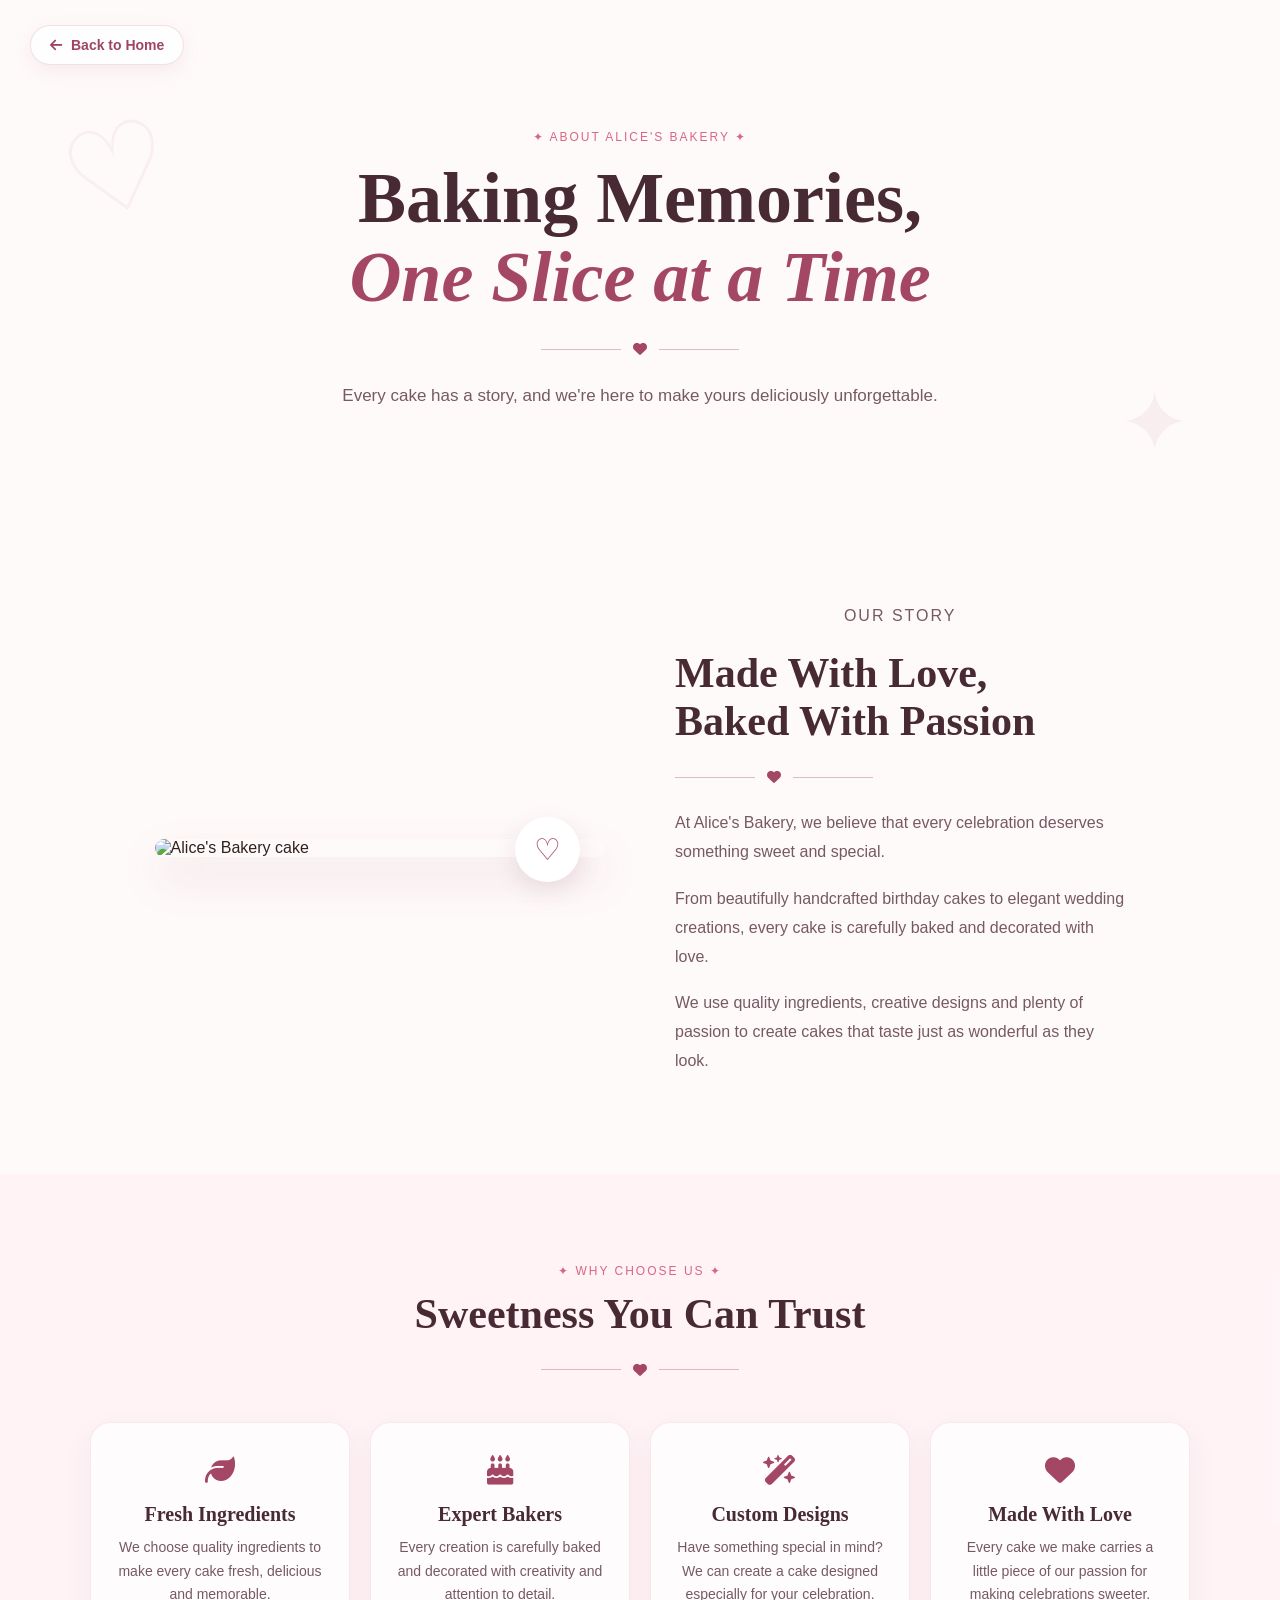
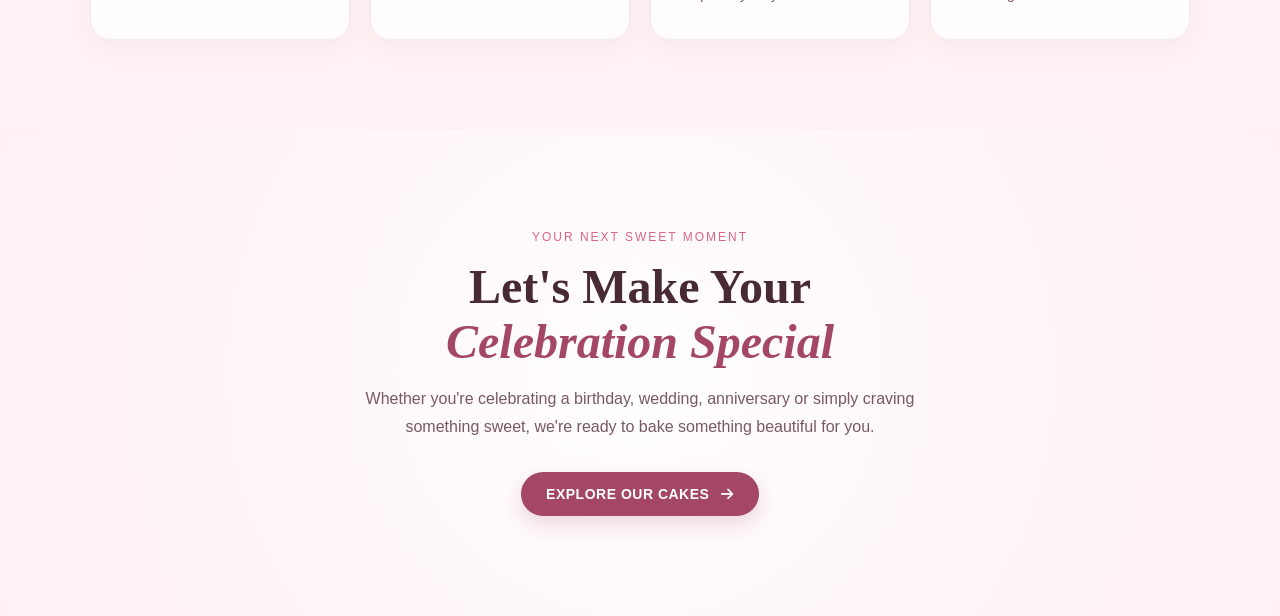
==== About.html @ b864eb9f "Add files via upload" ====
<!DOCTYPE html>
<html lang="en">

<head>
    <meta charset="UTF-8">
    <meta name="viewport" content="width=device-width, initial-scale=1.0">

    <title>About Us | Alice's Bakery</title>

    <link rel="stylesheet" href="Style.css">

    <link rel="stylesheet"
        href="https://cdnjs.cloudflare.com/ajax/libs/font-awesome/6.5.2/css/all.min.css">
</head>

<body>

    <!-- BACK TO HOME -->

    <a href="index.html" class="about-back-btn">
        <i class="fa-solid fa-arrow-left"></i>
        Back to Home
    </a>


    <!-- ABOUT HERO -->

    <section class="about-hero">

        <p class="section-label">
            ✦ ABOUT ALICE'S BAKERY ✦
        </p>

        <h1>
            Baking Memories,<br>
            <span>One Slice at a Time</span>
        </h1>

        <div class="about-divider">
            <span></span>
            <i class="fa-solid fa-heart"></i>
            <span></span>
        </div>

        <p class="about-hero-text">
            Every cake has a story, and we're here to make yours
            deliciously unforgettable.
        </p>

    </section>


    <!-- OUR STORY -->

    <section class="about-story">

        <div class="about-story-image">

            <img
                src="images/aboutuscake.png"
                alt="Alice's Bakery cake"
            >

        </div>


        <div class="about-story-content">

            <p class="section-label">
                OUR STORY
            </p>

            <h2>
                Made With Love,<br>
                Baked With Passion
            </h2>

            <div class="about-divider left">
                <span></span>
                <i class="fa-solid fa-heart"></i>
                <span></span>
            </div>

            <p>
                At Alice's Bakery, we believe that every celebration
                deserves something sweet and special.
            </p>

            <p>
                From beautifully handcrafted birthday cakes to
                elegant wedding creations, every cake is carefully
                baked and decorated with love.
            </p>

            <p>
                We use quality ingredients, creative designs and
                plenty of passion to create cakes that taste just
                as wonderful as they look.
            </p>

        </div>

    </section>


    <!-- WHY CHOOSE US -->

    <section class="why-us">

        <p class="section-label">
            ✦ WHY CHOOSE US ✦
        </p>

        <h2>
            Sweetness You Can Trust
        </h2>

        <div class="about-divider">

            <span></span>
            <i class="fa-solid fa-heart"></i>
            <span></span>

        </div>


        <div class="why-us-grid">

            <div class="why-card">

                <i class="fa-solid fa-leaf"></i>

                <h3>
                    Fresh Ingredients
                </h3>

                <p>
                    We choose quality ingredients to make every
                    cake fresh, delicious and memorable.
                </p>

            </div>


            <div class="why-card">

                <i class="fa-solid fa-cake-candles"></i>

                <h3>
                    Expert Bakers
                </h3>

                <p>
                    Every creation is carefully baked and decorated
                    with creativity and attention to detail.
                </p>

            </div>


            <div class="why-card">

                <i class="fa-solid fa-wand-magic-sparkles"></i>

                <h3>
                    Custom Designs
                </h3>

                <p>
                    Have something special in mind? We can create
                    a cake designed especially for your celebration.
                </p>

            </div>


            <div class="why-card">

                <i class="fa-solid fa-heart"></i>

                <h3>
                    Made With Love
                </h3>

                <p>
                    Every cake we make carries a little piece of
                    our passion for making celebrations sweeter.
                </p>

            </div>

        </div>

    </section>


    <!-- CALL TO ACTION -->

    <section class="about-cta">

        <p class="section-label">
            YOUR NEXT SWEET MOMENT
        </p>

        <h2>
            Let's Make Your<br>
            <span>Celebration Special</span>
        </h2>

        <p>
            Whether you're celebrating a birthday, wedding,
            anniversary or simply craving something sweet,
            we're ready to bake something beautiful for you.
        </p>

        <a href="Cakes.html" class="about-cta-btn">
            EXPLORE OUR CAKES
            <i class="fa-solid fa-arrow-right"></i>
        </a>

    </section>

  <script>
(function () {

    const savedTheme =
        localStorage.getItem("aliceTheme") || "light";

    document.body.classList.add(
        "theme-" + savedTheme
    );

})();
</script>

</body>

</html>
---- Style.css ----
* {
    box-sizing: border-box;
}

html, body {
    width: 100%;
    max-width: 100%;
    margin: 0;
    padding: 0;
    overflow-x: hidden;
}



* {
    margin: 0;
    padding: 0;
    box-sizing: border-box;
}

body {
    font-family: Arial, sans-serif;
    color: #30211e;
}

.top-bar {
    width: 100%;
    background-color: #df6d91;
    color: #4a2924;
    text-align: center;

    padding: 8px 4px;

    font-size: 12px;

    overflow: hidden;
    white-space: nowrap;
}


.navbar {
    width: 100%;
    height: 80px;

    background-color: #f8d8d8;
  

    display: flex;
    align-items: center;

    padding: 0 5%;

    border-bottom: 1px solid #eeeeee;
}


/* LOGO */

.logo {
    flex-shrink: 0;
}

.logo img {
    width: 145px;
    height: auto;
    display: block;
}


/* NAVIGATION LINKS */

.nav-menu {
    flex: 1;
    min-width: 0;

    margin-left: 15px;

    display: flex;
    flex-wrap: wrap;

    justify-content: flex-start;
    align-items: center;

    gap: 8px 10px;
}

.nav-menu a {
    color: #30211e;

    text-decoration: none;

    font-size: 12px;

    white-space: nowrap;
}


/* HOME */

.nav-menu a.active {
    color: #d85f7d;
}


/* ICONS */

.nav-icons {
    display: flex;
    align-items: center;

    gap: 25px;
    transform: translateX(-20px);
}

.nav-icons a {
    color: #30211e;

    text-decoration: none;

    font-size: 20px;
}


/* CART NUMBER */

.cart {
    position: relative;
}

.cart span {
    position: absolute;

    top: -9px;
    right: -9px;

    width: 16px;
    height: 16px;

    border-radius: 50%;

    background-color: #df6d91;
    color: white;

    font-size: 8px;

    display: flex;
    align-items: center;
    justify-content: center;
}

/* =========================
   MOBILE NAVIGATION
========================= */
@media (max-width: 768px) {

    .navbar {
        width: 100%;
        min-height: 100px;

        padding: 10px 3px;

        display: flex;
        align-items: center;

        flex-wrap: nowrap;
    }

    /* LOGO ON THE LEFT */

    .logo {
        width: 100px;
        flex-shrink: 0;
        margin: 0;
        padding: 0;
    }

    .logo img {
        width:100px;
        height: auto;

        display: block;
    }


    /* NAVIGATION BESIDE LOGO */

    .nav-menu {
        flex: 1;
        min-width: 0;

        margin-left: 2px;

        display: flex;
        flex-wrap: wrap;

        justify-content: flex-start;
        align-items: center;

        gap: 7px 8px;
    }

    .nav-menu a {
        font-size: 11px;

        white-space: nowrap;
    }


    /* ICONS */

    .nav-icons {
        display: flex;
        align-items: center;

        gap: 5px;

        margin-left: 0px;

        flex-shrink: 0;
    }

    .nav-icons a {
        font-size: 12px;
    }

    .cart span {
        width: 13px;
        height: 13px;

        font-size: 8px;

        top: -7px;
        right: -7px;
    }
}

.nav-icons {
    display: flex;
    align-items: center;

    gap: 8px;

    margin-left: 5px;

    flex-shrink: 0;
} 

/* =========================================================
   HERO SECTION
   ========================================================= */

.hero {
    width: 100%;
    min-height: 420px;

    background-image: url("backgroundcake.png");
    background-size: cover;
    background-position: center;

    position: relative;
    display: flex;
    align-items: center;

    padding: 50px 7%;
}

.hero-content {
    width: 45%;
    position: relative;
    z-index: 2;
}

.hero-small {
    color: #d86686;
    font-size: 13px;
    letter-spacing: 2px;
    margin-bottom: 10px;
}

.hero h1 {
    font-family: Georgia, serif;
    font-size: 48px;
    line-height: 1;
    color: #30211e;
    margin-bottom: 5px;
}

.hero h1 span {
    color: #d95f7d;
}

.hero-script {
    font-family: cursive;
    font-size: 32px;
    color: #d95f7d;
    margin-bottom: 15px;
}

.hero-text {
    max-width: 400px;
    font-size: 15px;
    line-height: 1.6;
    color: #30211e;
    margin-bottom: 25px;
}

.hero-buttons {
    display: flex;
    gap: 15px;
    align-items: center;
}

.btn-primary,
.btn-secondary {
    text-decoration: none;
    padding: 11px 20px;
    border-radius: 25px;
    font-size: 11px;
    letter-spacing: 1px;
    white-space: nowrap;
    display: inline-flex;
    align-items: center;
    justify-content: center;
    min-width: 145px;
}

.btn-primary {
    background-color: #df6d91;
    color: white;
}

.btn-secondary {
    background-color: white;
    color: #30211e;
    border: 1px solid #df6d91;
}

.hero-features {
    display: flex;
    justify-content: space-between;
    align-items: center;
    gap: 20px;
    margin-top: 25px;
    width: 100%;
}

.hero-feature {
    display: flex;
    align-items: center;
    gap: 3px;
    flex: 1;
}

.hero-feature i {
    font-size: 20px;
}

.hero-feature span {
    font-size: 11px;
    line-height: 1.3;
}

@media (max-width: 768px) {

  .hero-features {
    gap: 18px;
    margin-top: 20px;
}

.hero-feature {
    gap: 30px;
}

.hero-feature i {
    font-size: 20px;
}

.hero-feature span {
    font-size: 9px;
}
}

.btn-secondary i {
    margin-left: 8px;
    font-size: 13px;
}

/* =========================
   SHOP BY OCCASION
========================= */

.occasions {
    width: 100%;
    padding: 35px 5% 45px;
    background-color: #ffffff;
    text-align: center;
}

.section-label {
    color: #d86686;
    font-size: 12px;
    letter-spacing: 3px;
    margin-bottom: 8px;
}

.occasions h2 {
    font-family: Georgia, serif;
    font-size: 28px;
    color: #30211e;
    margin-bottom: 25px;
}

.occasion-list {
    width: 100%;
    display: flex;
    justify-content: space-between;
    gap: 20px;
}

.occasion {
    flex: 1;
    text-align: center;
}

.occasion img {
    width: 130px;
    height: 130px;
    object-fit: cover;
    border-radius: 50%;
    border: 1px solid #f0c9d2;
    display: block;
    margin: 0 auto 10px;
}

.occasion p {
    font-family: Georgia, serif;
    font-size: 13px;
    color: #30211e;
    margin-bottom: 5px;
}

.occasion span {
    color: #df6d91;
    font-size: 14px;
}

@media (max-width: 768px) {

    .occasions {
        padding: 30px 15px 40px;
    }

    .occasions h2 {
        font-size: 23px;
    }

    .occasion-list {
        display: grid;
        grid-template-columns: repeat(3, 1fr);
        gap: 25px 10px;
    }

    .occasion img {
        width: 90px;
        height: 90px;
    }

    .occasion p {
        font-size: 11px;
    }

}

   .section-label {
    color: #d86686;
    font-size: 12px;
    letter-spacing: 2px;
    text-align: center;
    margin-bottom: 10px;
}

.section-label span {
    margin: 0 10px;
    font-size: 16px;
}

.occasion-divider {
    display: flex;
    align-items: center;
    justify-content: center;
    gap: 6px;
    margin-top: 8px;
    margin-bottom: 20px;
}

.occasion-divider span {
    width: 22px;
    height: 1px;
    background-color: #df6d91;
}

.occasion-divider i {
    color: #df6d91;
    font-size: 9px;
}  

 /* =========================
   OUR MOST LOVED CREATIONS
========================= */

.loved-creations {
    width: 100%;
    padding: 45px 5%;
    background-color: #fffafa;
    text-align: center;
}

.loved-creations .section-label {
    color: #d86686;
    font-size: 12px;
    letter-spacing: 3px;
    margin-bottom: 8px;
}

.loved-creations h2 {
    font-family: Georgia, serif;
    font-size: 28px;
    color: #30211e;
    margin-bottom: 10px;
}

/* =========================
   CAKE CARDS
========================= */

.cake-grid {
    width: 100%;
    display: grid;
    grid-template-columns: repeat(4, 1fr);
    gap: 20px;
    margin-top: 25px;
}

.cake-card {
    background: #ffffff;
    border-radius: 24px;
    padding: 22px;
    position: relative;
    box-shadow: 0 8px 25px rgba(80, 40, 50, 0.08);

    /* IMPORTANT */
    height: auto;
    min-height: 0;

    display: flex;
    flex-direction: column;
    align-items: center;
    box-sizing: border-box;
}

.cake-card img {
    width: 100%;
    height: 220px;
    object-fit: contain;
    display: block;
}

.cake-name {
    font-family: Georgia, serif;
    font-size: 15px;
    color: #30211e;
    margin-top: 10px;
}

.cake-price {
    color: #d86686;
    font-size: 13px;
    margin-top: 10px;
}

@media (max-width: 768px) {

    .cake-grid {
        grid-template-columns: repeat(2, 1fr);
        gap: 15px;
    }

    .cake-card img {
        height: 170px;
    }

    .cake-name {
        font-size: 13px;
    }
    .cake-card { 
        position: relative;
    }

/* PLUS BUTTON ON CAKE CARDS */
.add-cart {
    position: absolute;
    right: 10px;
    bottom: 10px;

    width: 24px;
    height: 24px;

    border: none;
    border-radius: 50%;

    background-color: #df6d91;
    color: white;

    font-size: 17px;
    font-weight: normal;

    display: flex;
    align-items: center;
    justify-content: center;

    padding: 0;
    line-height: 1;

    cursor: pointer;
}
}

  .view-cakes-btn {
    display: block;
    width: 190px;
    margin: 25px auto 10px;
    padding: 10px 15px;

    background-color: #df6d91;
    color: white;

    text-align: center;
    text-decoration: none;

    font-size: 11px;
    letter-spacing: 1px;

    border-radius: 5px;
}

/* =========================
   ABOUT US
========================= */

.about-section {
    width: 90%;
    max-width: 1100px;
    margin: 60px auto;
    padding: 35px;
    
    display: flex;
    align-items: center;
    gap: 45px;

    background-color: #fff8f8;
    border: 1px solid #f3d4dc;
    border-radius: 25px;
}

.about-image {
    width: 45%;
    flex-shrink: 0;
}

.about-image img {
    width: 100%;
    height: 320px;
    object-fit: cover;
    display: block;
    border-radius: 20px;
}

.about-content {
    flex: 1;
}

.about-content .section-label {
    color: #d86686;
    font-size: 12px;
    letter-spacing: 3px;
    margin-bottom: 10px;
}

.about-content h2 {
    font-family: Georgia, serif;
    font-size: 36px;
    line-height: 1.15;
    color: #30211e;
    margin-bottom: 15px;
}

.about-content > p:not(.section-label) {
    color: #4a3936;
    font-size: 14px;
    line-height: 1.7;
    margin-bottom: 20px;
}

.about-btn {
    display: inline-block;
    padding: 11px 20px;
    background-color: #df6d91;
    color: white;
    text-decoration: none;
    border-radius: 25px;
    font-size: 11px;
    letter-spacing: 1px;
}


/* MOBILE */

@media (max-width: 768px) {

    .about-section {
        width: 94%;
        margin: 40px auto;
        padding: 20px;
        display: flex;
        flex-direction: column;
        gap: 25px;
        align-items: stretch;
    }

    .about-image {
        width: 100%;
    }

    .about-image img {
        width: 100%;
        height: 280px;
        object-fit: cover;
    }

    .about-content h2 {
        font-size: 30px;
    }

    .about-content > p:not(.section-label) {
        font-size: 14px;
    }
}

/* ABOUT FEATURES */

.about-features {
    display: grid;
    grid-template-columns: 1fr 1fr;
    gap: 25px 35px;
    margin-top: 35px;
}

.about-feature {
    display: flex;
    align-items: flex-start;
    gap: 15px;
}

.about-feature > i {
    width: 48px;
    height: 48px;
    border: 1px solid #ead6dc;
    border-radius: 50%;
    display: flex;
    align-items: center;
    justify-content: center;
    color: #df6d91;
    font-size: 20px;
    flex-shrink: 0;
}

.about-feature h3 {
    margin: 0 0 6px;
    font-size: 16px;
    color: #3b2929;
}

.about-feature p {
    margin: 0;
    font-size: 13px;
    line-height: 1.5;
    color: #6b5b5b;
}

/* =========================
   FEATURE BAR
========================= */

.feature-bar {
    position: relative;
    display: grid;
    grid-template-columns: repeat(4, 1fr);
    gap: 20px;

    background: #e85f87;
    padding: 35px 50px 65px;

    overflow: hidden;
}

/* Individual feature */
.feature-item {
    position: relative;
    z-index: 2;

    display: flex;
    align-items: center;
    gap: 15px;
}

/* Feature icons */
.feature-item > i {
    width: 55px;
    height: 55px;

    flex-shrink: 0;

    display: flex;
    align-items: center;
    justify-content: center;

    background: white;
    color: #e85f87;

    border-radius: 50%;

    font-size: 22px;
}

/* Feature heading */
.feature-item h3 {
    margin: 0 0 6px;

    font-size: 14px;
    font-weight: 700;
    letter-spacing: 1px;

    color: #2f2022;
}

/* Feature description */
.feature-item p {
    margin: 0;

    font-size: 12px;
    line-height: 1.4;

    color: #5f4a4e;
}

/* =========================
   WAVY BOTTOM
========================= */
.feature-bar::after {
    content: "";
    position: absolute;
    left: 0;
    bottom: -1px;

    width: 100%;
    height: 18px;

    background: white;

    z-index: 3;

    clip-path: polygon(
        0% 45%,
        5% 65%,
        10% 45%,
        15% 65%,
        20% 45%,
        25% 65%,
        30% 45%,
        35% 65%,
        40% 45%,
        45% 65%,
        50% 45%,
        55% 65%,
        60% 45%,
        65% 65%,
        70% 45%,
        75% 65%,
        80% 45%,
        85% 65%,
        90% 45%,
        95% 65%,
        100% 45%,
        100% 100%,
        0% 100%
    );
}



/* =========================
   MOBILE
========================= */

@media (max-width: 768px) {

    .feature-bar {
        grid-template-columns: repeat(2, 1fr);

        gap: 35px 20px;

        padding: 30px 20px 65px;
    }

    .feature-item {
        gap: 10px;
        min-width: 0;
    }

    .feature-item > i {
        width: 50px;
        height: 50px;

        flex-shrink: 0;

        font-size: 18px;
    }

    .feature-item h3 {
        font-size: 12px;
        line-height: 1.3;
    }

    .feature-item p {
        font-size: 10px;
        line-height: 1.4;
    }
}


/* =========================
   SMALL PHONES
========================= */

@media (max-width: 480px) {

    .feature-bar {
        grid-template-columns: repeat(2, 1fr);

        gap: 30px 15px;

        padding: 25px 15px 60px;
    }

    .feature-item {
        gap: 8px;
    }

    .feature-item > i {
        width: 45px;
        height: 45px;

        font-size: 16px;
    }

    .feature-item h3 {
        font-size: 10px;
    }

    .feature-item p {
        font-size: 9px;
    }

}  
  /* =========================
   FOOTER
========================= */

.footer {
    background: #fffafa;
    padding: 50px 6% 20px;
    color: #3b292b;
}

.footer-content {
    max-width: 1200px;
    margin: auto;

    display: grid;
    grid-template-columns: 1.5fr 1fr 1fr 1fr 1.5fr;
    gap: 35px;
}

/* Logo section */
.footer-brand img {
    width: 150px;
    height: auto;
    margin-bottom: 15px;
}

.footer-brand p {
    max-width: 220px;
    font-size: 13px;
    line-height: 1.6;
    color: #6f5a5e;
}

/* Footer headings */
.footer-column h3 {
    margin: 0 0 18px;

    font-size: 12px;
    letter-spacing: 1.5px;
    color: #3b292b;
}

/* Footer links */
.footer-column a {
    display: block;

    margin-bottom: 9px;

    color: #6f5a5e;
    text-decoration: none;

    font-size: 13px;
}

.footer-column a:hover {
    color: #e85f87;
}

/* Social icons */
.social-icons {
    display: flex;
    gap: 10px;
}

.social-icons a {
    width: 32px;
    height: 32px;

    display: flex;
    align-items: center;
    justify-content: center;

    border: 1px solid #e8cbd3;
    border-radius: 50%;

    color: #e85f87;
}

.social-icons a:hover {
    background: #e85f87;
    color: white;
}

/* Newsletter */
.newsletter p {
    font-size: 12px;
    line-height: 1.5;
    color: #6f5a5e;

    margin-bottom: 12px;
}

.newsletter-form {
    display: flex;

    border: 1px solid #e5c7cf;
    border-radius: 4px;

    overflow: hidden;

    max-width: 230px;
}

.newsletter-form input {
    width: 100%;

    border: none;
    outline: none;

    padding: 10px;

    font-size: 11px;
}

.newsletter-form button {
    width: 42px;

    border: none;

    background: #e85f87;
    color: white;

    cursor: pointer;
}

/* Copyright */
.footer-bottom {
    max-width: 1200px;

    margin: 35px auto 0;
    padding-top: 15px;

    border-top: 1px solid #ead7dc;

    text-align: center;
}

.footer-bottom p {
    margin: 0;

    font-size: 11px;
    color: #8a7378;
}


/* =========================
   MOBILE FOOTER
========================= */

@media (max-width: 768px) {

    .footer {
        padding: 40px 25px 20px;
    }

    .footer-content {
        grid-template-columns: repeat(2, 1fr);
        gap: 35px 25px;
    }

    .footer-brand {
        grid-column: 1 / -1;
    }

    .footer-brand img {
        width: 130px;
    }

    .newsletter {
        grid-column: 1 / -1;
    }
}

   /* =========================
    CAKES PAGE HERO
 ========================= */

.cakes-page-hero {
    text-align: center;
    padding: 65px 20px 45px;
    background-color: #fff8f8;
}

.cakes-page-hero .section-label {
    color: #d86686;
    font-size: 12px;
    letter-spacing: 3px;
    margin-bottom: 12px;
}

.cakes-page-hero h1 {
    font-family: Georgia, serif;
    font-size: 44px;
    line-height: 1.15;
    color: #30211e;
    margin-bottom: 15px;
}

.cakes-page-hero h1 span {
    color: #df6d91;
}

.cakes-page-hero > p:last-child {
    max-width: 550px;
    margin: 0 auto;

    color: #6b5555;
    font-size: 14px;
    line-height: 1.7;
}


/* MOBILE */

@media (max-width: 768px) {

    .cakes-page-hero {
        padding: 45px 20px 35px;
    }

    .cakes-page-hero h1 {
        font-size: 34px;
    }

    .cakes-page-hero > p:last-child {
        font-size: 13px;
    }
}

 /* =========================
    CAKE CATEGORIES
 ========================= */

.cake-categories {
    display: flex;
    justify-content: center;
    align-items: center;
    flex-wrap: wrap;

    gap: 12px;

    padding: 30px 20px;
    background: white;
}

.category {
    padding: 10px 20px;

    border: 1px solid #e5c7cf;
    border-radius: 25px;

    background: white;
    color: #5b4648;

    font-size: 11px;
    letter-spacing: 1px;

    cursor: pointer;
}

.category.active,
.category:hover {
    background: #df6d91;
    border-color: #df6d91;
    color: white;
}


/* MOBILE */

@media (max-width: 768px) {

    .cake-categories {
        gap: 8px;
        padding: 20px 15px;
    }

    .category {
        padding: 8px 14px;
        font-size: 9px;
    }
}

   /* =========================================================
   CAKE COLLECTION
========================================================= */

.cake-collection {
    width: 100%;
    padding: 45px 6% 70px;
    background-color: #fffafa;
}

.cake-grid {
    width: 100%;
    max-width: 1100px;
    margin: 0 auto;

    display: grid;
    grid-template-columns: repeat(2, 1fr);
    gap: 25px;
    align-items: stretch;
}


/* =========================================================
   CAKE CARD
========================================================= */

.cake-card {
    width: 100%;
    height: 430px;

    background: #ffffff;

    border-radius: 22px;

    padding: 18px;

    box-sizing: border-box;

    box-shadow: 0 6px 20px rgba(80, 40, 50, 0.08);

    display: flex;
    flex-direction: column;
    align-items: center;

    position: relative;

    overflow: hidden;
}


/* =========================================================
   CAKE IMAGE
========================================================= */

.cake-card img {
    width: 100%;
    height: 170px;

    object-fit: contain;

    display: block;

    border-radius: 8px;

    flex-shrink: 0;
}


/* =========================================================
   CAKE NAME
========================================================= */

.cake-name {
    width: 100%;

    font-family: Georgia, "Times New Roman", serif;

    font-size: 21px;
    line-height: 1.2;

    color: #3d292d;

    text-align: center;

    margin: 18px 0 8px;

    flex-shrink: 0;
}


/* =========================================================
   CAKE DESCRIPTION
========================================================= */

.cake-description {
    width: 100%;

    font-family: Arial, sans-serif;

    font-size: 13px;
    line-height: 1.5;

    color: #75676a;

    text-align: center;

    margin: 0;

    padding: 0 5px;

    flex-grow: 1;
}


/* =========================================================
   PRICE + BUTTON
========================================================= */

.cake-price {
    font-family: Arial, sans-serif;

    font-size: 16px;
    font-weight: 700;

    color: #d85f8b;

    margin: 10px 0 0;

    align-self: flex-start;
}


/* =========================================================
   ADD TO CART BUTTON
========================================================= */

.add-cart {
    position: absolute;

    right: 16px;
    bottom: 16px;

    width: 44px;
    height: 44px;

    padding: 0;

    border: none;

    border-radius: 50%;

    background-color: #df6591;

    color: white;

    font-size: 24px;
    font-weight: 400;

    display: flex;
    align-items: center;
    justify-content: center;

    cursor: pointer;

    line-height: 1;
}

.add-cart:hover {
    background-color: #cc527c;
}


/* =========================================================
   MOBILE
========================================================= */

@media (max-width: 600px) {

    .cake-collection {
        padding: 30px 5% 50px;
    }

    .cake-grid {
        grid-template-columns: repeat(2, minmax(0, 1fr));
        gap: 18px;
    }

    .cake-card {
        height: 380px;

        padding: 12px;

        border-radius: 20px;
    }

    .cake-card img {
        width: 100%;
        height: 125px;

        object-fit: contain;
    }

    .cake-name {
        font-size: 17px;
        line-height: 1.2;

        margin-top: 14px;
        margin-bottom: 7px;
    }

    .cake-description {
        font-size: 11px;
        line-height: 1.45;
    }

    .cake-price {
        font-size: 14px;
        margin-top: 8px;
    }

    .add-cart {
        width: 40px;
        height: 40px;

        right: 10px;
        bottom: 10px;

        font-size: 22px;
    }
}


/* =========================================================
   VERY SMALL PHONES
========================================================= */

@media (max-width: 380px) {

    .cake-grid {
        gap: 14px;
    }

    .cake-card {
        height: 365px;
        padding: 10px;
    }

    .cake-card img {
        height: 115px;
    }

    .cake-name {
        font-size: 16px;
    }

    .cake-description {
        font-size: 10px;
    }

    .cake-price {
        font-size: 13px;
    }

    .add-cart {
        width: 38px;
        height: 38px;

        right: 8px;
        bottom: 8px;
    }
}

/* =====================================================
   FINAL CAKE CARD FIX
===================================================== */

.cake-grid {
    display: grid;
    grid-template-columns: repeat(2, minmax(0, 1fr));
    gap: 20px;
    align-items: start;
}

.cake-card {
    width: 100%;
    height: auto !important;
    min-height: 0 !important;

    padding: 14px;
    margin: 0;

    background: #ffffff;
    border-radius: 20px;

    display: flex !important;
    flex-direction: column;
    align-items: center;

    box-shadow: 0 6px 20px rgba(80, 40, 50, 0.08);
}

.cake-card img {
    width: 100%;
    height: 145px !important;
    object-fit: cover;
    border-radius: 5px;
    display: block;
    flex-shrink: 0;
}

.cake-name,
.cake-card h2 {
    width: 100%;
    margin: 12px 0 6px;

    font-family: Georgia, "Times New Roman", serif;
    font-size: 20px;
    line-height: 1.2;

    text-align: center;
}

.cake-description,
.cake-card p:not(.cake-name):not(.cake-price) {
    width: 100%;
    margin: 0 0 12px;

    font-family: Arial, sans-serif;
    font-size: 13px;
    line-height: 1.45;

    text-align: center;
}

.cake-price {
    margin: 0;
    margin-top: auto;

    font-size: 16px;
    font-weight: 700;
    color: #d85f8b;
}

.add-cart {
    position: absolute !important;

    right: 12px;
    bottom: 12px;

    width: 42px;
    height: 42px;

    border: none;
    border-radius: 50%;

    background: #df6591;
    color: white;

    font-size: 23px;

    display: flex;
    align-items: center;
    justify-content: center;

    padding: 0;
}

/* MOBILE */
@media (max-width: 600px) {

    .cake-grid {
        grid-template-columns: repeat(2, minmax(0, 1fr));
        gap: 16px;
    }

    .cake-card {
        height: auto !important;
        min-height: 0 !important;
        padding: 12px;
    }

    .cake-card img {
        height: 145px !important;
    }

    .cake-name,
    .cake-card h2 {
        font-size: 19px;
    }

    .cake-description,
    .cake-card p:not(.cake-name):not(.cake-price) {
        font-size: 12px;
    }

    .cake-price {
        font-size: 15px;
    }

    .add-cart {
        width: 42px;
        height: 42px;
        right: 10px;
        bottom: 10px;
    }
}

/* =====================================================
   CAKE COLLECTION — FIXED EQUAL CARD SIZE
===================================================== */

.cake-grid {
    display: grid;
    grid-template-columns: repeat(2, minmax(0, 1fr));
    gap: 20px;
    align-items: stretch;
}

.cake-card {
    position: relative;

    width: 100%;
    height: 100px !important;
    min-height: 100px !important;
    max-height: 100px !important;

    padding: 14px;

    background: #ffffff;
    border-radius: 20px;

    box-shadow: 0 6px 20px rgba(80, 40, 50, 0.08);

    display: flex !important;
    flex-direction: column;
    align-items: center;

    overflow: hidden;
}

/* CAKE IMAGE */
.cake-card img {
    width: 100%;
    height: 145px !important;

    object-fit: contain !important;

    border-radius: 5px;

    display: block;
    flex-shrink: 0;
}

/* CAKE NAME */
.cake-name,
.cake-card h2 {
    width: 100%;
    min-height: 48px;

    margin: 12px 0 5px;

    font-family: Georgia, "Times New Roman", serif;
    font-size: 20px;
    line-height: 1.2;

    color: #3d292d;
    text-align: center;

    display: flex;
    align-items: center;
    justify-content: center;
}

/* DESCRIPTION */
.cake-description,
.cake-card p:not(.cake-name):not(.cake-price) {
    width: 100%;
    min-height: 58px;

    margin: 0;

    font-family: Arial, sans-serif;
    font-size: 13px;
    line-height: 1.45;

    color: #75676a;
    text-align: center;

    display: flex;
    align-items: flex-start;
    justify-content: center;
}

/* PRICE */
.cake-price {
    margin-top: auto;

    align-self: flex-start;

    font-family: Arial, sans-serif;
    font-size: 16px;
    font-weight: 700;

    color: #d85f8b;
}

/* PLUS BUTTON */
.add-cart {
    position: absolute !important;

    right: 12px;
    bottom: 12px;

    width: 42px;
    height: 42px;

    padding: 0;

    border: none;
    border-radius: 50%;

    background: #df6591;
    color: white;

    font-size: 23px;

    display: flex;
    align-items: center;
    justify-content: center;

    cursor: pointer;
}

/* =====================================================
   MOBILE
===================================================== */

@media (max-width: 600px) {

    .cake-grid {
        grid-template-columns: repeat(2, minmax(0, 1fr));
        gap: 16px;
    }

    .cake-card {
        height: 430px !important;
        min-height: 430px !important;
        max-height: 430px !important;

        padding: 12px;
        border-radius: 20px;
    }

    .cake-card img {
        width: 100%;
        height: 145px !important;
        object-fit: contain !important;
    }

    .cake-name,
    .cake-card h2 {
        min-height: 48px;
        font-size: 19px;
    }

    .cake-description,
    .cake-card p:not(.cake-name):not(.cake-price) {
        min-height: 58px;
        font-size: 12px;
    }

    .cake-price {
        font-size: 15px;
    }

    .add-cart {
        width: 42px;
        height: 42px;

        right: 10px;
        bottom: 10px;
    }
}

  /* =====================================================
   CAKE COLLECTION — FINAL MOBILE CARD DESIGN
===================================================== */

.cake-grid {
    display: grid;
    grid-template-columns: repeat(2, minmax(0, 1fr));
    gap: 16px;
    align-items: stretch;
}

.cake-card {
    position: relative;

    width: 100%;
    height: 310px !important;
    min-height: 310px !important;
    max-height: 310px !important;

    padding: 12px;

    background: #ffffff;
    border-radius: 20px;

    box-shadow: 0 6px 20px rgba(80, 40, 50, 0.08);

    display: flex !important;
    flex-direction: column;
    align-items: center;

    overflow: hidden;
}

/* CAKE IMAGE */
.cake-card img {
    width: 100%;
    height: 145px !important;

    object-fit: contain !important;

    display: block;
    flex-shrink: 0;
}

/* CAKE NAME */
.cake-name,
.cake-card h2 {
    width: 100%;
    height: 48px;
    min-height: 48px;

    margin: 10px 0 5px;

    font-family: Georgia, "Times New Roman", serif;
    font-size: 19px;
    line-height: 1.2;

    color: #3d292d;
    text-align: center;

    display: flex;
    align-items: center;
    justify-content: center;
}

/* DESCRIPTION */
.cake-description,
.cake-card p:not(.cake-name):not(.cake-price) {
    width: 100%;
    height: 58px;
    min-height: 58px;

    margin: 0;

    font-family: Arial, sans-serif;
    font-size: 12px;
    line-height: 1.45;

    color: #75676a;
    text-align: center;

    display: flex;
    align-items: flex-start;
    justify-content: center;
}

/* PRICE */
.cake-price {
    margin-top: auto;

    align-self: flex-start;

    font-family: Arial, sans-serif;
    font-size: 16px;
    font-weight: 700;

    color: #d85f8b;
}

/* PLUS BUTTON */
.add-cart {
    position: absolute !important;

    right: 10px;
    bottom: 10px;

    width: 42px;
    height: 42px;

    padding: 0;
    border: none;
    border-radius: 50%;

    background: #df6591;
    color: white;

    font-size: 23px;
    font-weight: 400;

    display: flex;
    align-items: center;
    justify-content: center;

    cursor: pointer;
}

/* =====================================================
   MOBILE
===================================================== */

@media (max-width: 600px) {

    .cake-collection {
        padding: 30px 5% 50px;
    }

    .cake-grid {
        grid-template-columns: repeat(2, minmax(0, 1fr));
        gap: 10px;
    }

    .cake-card {
    background: #ffffff;
    border-radius: 20px;
    padding: 16px;

    width: 100%;
    height: 300px;

    box-sizing: border-box;

    box-shadow: 0 6px 20px rgba(80, 40, 50, 0.08);

    display: flex;
    flex-direction: column;
    align-items: center;

    position: relative;
    overflow: hidden;
}

    .cake-card img {
        height: 140px !important;
    }

    .cake-name,
    .cake-card h2 {
        height: 40px;
        min-height: 40px;
        font-size: 18px;
    }

    .cake-description,
    .cake-card p:not(.cake-name):not(.cake-price) {
        height: 40px;
        min-height: 30px;
        font-size: 10px;
    }

    .cake-price {
        font-size: 15px;
    }

    .add-cart {
        width: 42px;
        height: 42px;

        right: 10px;
        bottom: 10px;
    }
}

.cart-message {
    position: fixed;
    top: 100px;
    right: 25px;

    background: white;
    padding: 14px 18px;

    border-radius: 12px;

    display: flex;
    align-items: center;
    gap: 12px;

    box-shadow: 0 8px 25px rgba(80, 40, 50, 0.15);

    z-index: 9999;

    animation: slideIn 0.3s ease;
}

.cart-message i {
    color: #df6d91;
    font-size: 22px;
}

.cart-message div {
    display: flex;
    flex-direction: column;
    gap: 3px;
}

.cart-message strong {
    color: #30211e;
    font-size: 13px;
}

.cart-message span {
    color: #75676a;
    font-size: 11px;
}

.cart-message.hide {
    animation: slideOut 0.3s ease forwards;
}

@keyframes slideIn {
    from {
        opacity: 0;
        transform: translateX(30px);
    }

    to {
        opacity: 1;
        transform: translateX(0);
    }
}

@keyframes slideOut {
    from {
        opacity: 1;
        transform: translateX(0);
    }

    to {
        opacity: 0;
        transform: translateX(30px);
    }
}

 /* =================================
   CART PAGE
================================= */

.cart-header {
    text-align: center;
    padding: 55px 15px 40px;
    background: #fff0f5;
}
  
.cart-label {
    color: #b34b72;
    font-family: Georgia, serif;
    font-size: 17px;
    font-weight: bold;
    letter-spacing: 5px;
    margin-bottom: 18px;
}

.cart-header h1 {
    color: #9f294f;
    font-family: Georgia, serif;
    font-size: 42px;
    font-style: italic;
    line-height: 1.05;
    margin: 18px 0;
}

.cart-header h1 span {
    white-space: nowrap;
}

.cart-decoration {
    display: flex;
    align-items: center;
    justify-content: center;
    gap: 12px;
    width: 80%;
    max-width: 430px;
    margin: 12px auto;
}

.cart-decoration span {
    height: 2px;
    background: #d76a91;
    flex: 1;
}

.cart-decoration i {
    color: #d76a91;
    font-size: 13px;
}

.cart-subtitle {
    color: #6d5a5d;
    font-family: Georgia, serif;
    font-size: 18px;
    line-height: 1.5;
    margin-top: 22px;
}


/* =================================
   CART CONTAINER
================================= */

.cart-container {
    max-width: 1100px;
    margin: 0 auto;
    padding: 20px 25px 70px;
}


/* =================================
   EMPTY CART
================================= */

.empty-cart {
    background: #fff7fa;
    border: 1px solid #ead1da;
    border-radius: 30px;
    padding: 65px 25px;
    text-align: center;
    margin: 10px 0 70px;
}

.empty-cart-icon {
    position: relative;
    display: inline-block;
    color: #c94770;
    font-size: 65px;
    margin-bottom: 10px;
}

.empty-cart-icon span {
    position: absolute;
    top: -5px;
    right: -15px;
    font-size: 25px;
    color: #d76a91;
}

.empty-decoration {
    color: #d76a91;
    font-size: 20px;
    margin: 5px 0 15px;
}

.empty-cart h2 {
    color: #9f294f;
    font-family: Georgia, serif;
    font-size: 35px;
    margin: 10px 0;
}

.empty-cart p {
    color: #6d5a5d;
    font-family: Georgia, serif;
    font-size: 18px;
    margin-bottom: 30px;
}


/* =================================
   BROWSE BUTTON
================================= */

.browse-button {
    display: inline-block;
    background: #c94770;
    color: white;
    text-decoration: none;
    border: 2px solid #e98aa7;
    border-radius: 40px;
    padding: 17px 32px;
    font-family: Georgia, serif;
    font-size: 16px;
    font-weight: bold;
    letter-spacing: 2px;
    box-shadow: 0 6px 15px rgba(159, 41, 79, 0.18);
    transition: 0.3s;
    max-width: 100%;
    box-sizing: border-box;
}

.browse-button:hover {
    background: #a92f55;
    transform: translateY(-2px);
}

 .browse-button {
    white-space: nowrap;
    padding: 17px 25px;
}


/* =================================
   CART ITEMS
================================= */

.cart-item {
    display: flex;
    align-items: center;
    gap: 20px;
    background: #fffafa;
    border: 1px solid #ead1da;
    border-radius: 20px;
    padding: 18px;
    margin-bottom: 15px;
}

.cart-item img {
    width: 100px;
    height: 100px;
    object-fit: contain;
    border-radius: 15px;
}

.cart-item-info {
    flex: 1;
}

.cart-item-info h3 {
    color: #9f294f;
    font-family: Georgia, serif;
    font-size: 22px;
    margin-bottom: 8px;
}

.cart-item-info p {
    color: #6d5a5d;
    font-size: 17px;
}


/* =================================
   QUANTITY
================================= */

.quantity-controls {
    display: flex;
    align-items: center;
    gap: 12px;
}

.quantity-controls button {
    width: 35px;
    height: 35px;
    border: 1px solid #d76a91;
    border-radius: 50%;
    background: white;
    color: #b34b72;
    font-size: 20px;
    cursor: pointer;
}

.quantity-controls span {
    font-weight: bold;
    color: #6d5a5d;
}


/* =================================
   REMOVE BUTTON
================================= */

.remove-item {
    border: none;
    background: transparent;
    color: #c94770;
    font-size: 18px;
    cursor: pointer;
}


/* =================================
   ORDER SUMMARY
================================= */

.order-summary {
    background: white;
    border: 1px solid #ead1da;
    border-radius: 30px;
    padding: 40px 30px;
    text-align: center;
}

.order-summary h2 {
    display: inline-block;
    color: #9f294f;
    font-family: Georgia, serif;
    font-size: 36px;
    font-style: italic;
    margin: 0 10px;
}

.summary-title-decoration {
    display: inline-block;
    color: #d76a91;
    font-size: 18px;
    letter-spacing: 2px;
}

.subtotal {
    display: flex;
    justify-content: space-between;
    align-items: center;
    margin-top: 35px;
    padding: 0 5px;
    color: #6d5a5d;
    font-family: Georgia, serif;
    font-size: 19px;
}

.subtotal strong {
    color: #b34b72;
    font-size: 24px;
}

.summary-line {
    height: 1px;
    background: #ead1da;
    margin: 25px 0 30px;
}


/* =================================
   CHECKOUT BUTTON
================================= */

.checkout-button {
    width: 100%;
    background: #c94770;
    color: white;
    border: 2px solid #e98aa7;
    border-radius: 40px;
    padding: 19px 25px;
    font-family: Georgia, serif;
    font-size: 17px;
    font-weight: bold;
    letter-spacing: 2px;
    cursor: pointer;
    box-shadow: 0 6px 15px rgba(159, 41, 79, 0.18);
    transition: 0.3s;
}

.checkout-button i {
    margin-left: 15px;
    font-size: 20px;
}

.checkout-button:hover {
    background: #a92f55;
    transform: translateY(-2px);
}

 .checkout-button {
    white-space: nowrap;
    font-size: 14px;
    padding: 19px 15px;
}


/* =================================
   CONTINUE SHOPPING
================================= */

.continue-shopping {
    display: inline-block;
    margin-top: 25px;
    color: #b34b72;
    font-family: Georgia, serif;
    font-size: 17px;
    text-decoration: none;
}

.continue-shopping:hover {
    text-decoration: underline;
}


/* =================================
   MOBILE
================================= */

@media (max-width: 600px) {

    .cart-header {
        padding: 60px 15px 35px;
    }

    .cart-header h1 {
        font-size: 38px;
    }

    .cart-subtitle {
        font-size: 17px;
    }

    .cart-container {
        padding: 15px 12px 50px;
    }

    .empty-cart {
        padding: 55px 15px;
    }

    .empty-cart h2 {
        font-size: 30px;
    }

    .cart-item {
        flex-wrap: wrap;
    }

    .cart-item img {
        width: 80px;
        height: 80px;
    }

    .cart-item-info {
        min-width: 150px;
    }

    .quantity-controls {
        margin-left: auto;
    }

    .order-summary {
        padding: 35px 20px;
    }

    .order-summary h2 {
        font-size: 30px;
    }

    .summary-title-decoration {
        display: block;
        margin: 5px 0;
    }

}

 .browse-button {
    width: 100%;
    max-width: 100%;
    padding: 17px 10px;
    font-size: 15px;
    box-sizing: border-box;
}

.empty-cart-message {
    position: fixed;
    left: 20px;
    right: 20px;
    bottom: 25px;

    display: flex;
    align-items: center;
    gap: 15px;

    background: #fff8fa;
    border: 1px solid #edb8c9;
    border-radius: 18px;

    padding: 15px 18px;

    box-shadow: 0 8px 25px rgba(100, 30, 50, 0.15);

    z-index: 9999;

    animation: messageSlideUp 0.4s ease;
}

.message-icon {
    min-width: 42px;
    height: 42px;

    display: flex;
    align-items: center;
    justify-content: center;

    background: #c94770;
    color: white;

    border-radius: 50%;

    font-size: 17px;
}

.message-content {
    flex: 1;
    display: flex;
    flex-direction: column;
    gap: 4px;
}

.message-content strong {
    color: #9f294f;
    font-family: Georgia, serif;
    font-size: 17px;
}

.message-content span {
    color: #6d5a5d;
    font-family: Georgia, serif;
    font-size: 14px;
    line-height: 1.3;
}

.empty-cart-message button {
    border: none;
    background: transparent;
    color: #c94770;
    font-size: 22px;
    cursor: pointer;
}

.empty-cart-message.hide {
    animation: messageSlideDown 0.4s ease forwards;
}

@keyframes messageSlideUp {

    from {
        transform: translateY(120%);
        opacity: 0;
    }

    to {
        transform: translateY(0);
        opacity: 1;
    }

}

@keyframes messageSlideDown {

    from {
        transform: translateY(0);
        opacity: 1;
    }

    to {
        transform: translateY(120%);
        opacity: 0;
    }

}

 .checkout-message {
    position: fixed;

    left: 20px;
    right: 20px;
    bottom: 25px;

    display: flex;
    align-items: center;
    gap: 14px;

    background: #fff8fa;

    border: 1px solid #e5a8bd;

    border-radius: 20px;

    padding: 16px 18px;

    box-shadow: 0 10px 30px rgba(100, 30, 50, 0.18);

    z-index: 9999;

    animation: checkoutMessageIn 0.4s ease;
}


.checkout-message-icon {

    min-width: 45px;
    height: 45px;

    display: flex;
    align-items: center;
    justify-content: center;

    background: #c94770;

    color: white;

    border-radius: 50%;

    font-size: 19px;

}


.checkout-message-content {

    flex: 1;

    display: flex;
    flex-direction: column;

    gap: 4px;

}


.checkout-message-content strong {

    color: #9f294f;

    font-family: Georgia, serif;

    font-size: 18px;

}


.checkout-message-content span {

    color: #6d5a5d;

    font-family: Georgia, serif;

    font-size: 14px;

    line-height: 1.35;

}


.checkout-message button {

    border: none;

    background: transparent;

    color: #c94770;

    font-size: 21px;

    cursor: pointer;

}


.checkout-message.hide {

    animation: checkoutMessageOut 0.4s ease forwards;

}


@keyframes checkoutMessageIn {

    from {
        transform: translateY(120%);
        opacity: 0;
    }

    to {
        transform: translateY(0);
        opacity: 1;
    }

}


@keyframes checkoutMessageOut {

    from {
        transform: translateY(0);
        opacity: 1;
    }

    to {
        transform: translateY(120%);
        opacity: 0;
    }

}

  /* =========================================================
   DELIVERY DETAILS CARD
   ========================================================= */

.delivery-card {
    padding: 40px 42px 45px;
    background: rgba(255, 255, 255, 0.78);
    border: 1px solid #f0d4db;
    border-radius: 30px;
    box-shadow: 0 18px 40px rgba(155, 64, 88, 0.10);
}


/* TITLE */

.delivery-card h2 {
    margin: 0;

    color: #a9274c;

    font-family:
        Georgia,
        "Times New Roman",
        serif;

    font-size: 38px;
    font-weight: 500;

    text-align: left;
}


/* DECORATIVE LINE */

.delivery-card .card-divider {
    display: flex;
    align-items: center;
    gap: 8px;

    margin: 17px 0 42px;
}

.delivery-card .card-divider span {
    width: 95px;
    height: 2px;

    background: #e9859e;
}

.delivery-card .card-divider b {
    color: #df6688;
    font-size: 27px;
    font-weight: normal;
}


/* =========================================================
   FORM SPACING
   ========================================================= */

.delivery-card .checkout-form {
    display: flex;
    flex-direction: column;
    gap: 27px;
}


/* =========================================================
   LABELS
   ========================================================= */

.delivery-card .form-group label {
    display: block;

    margin-bottom: 10px;

    color: #562f2b;

    font-family:
        Georgia,
        "Times New Roman",
        serif;

    font-size: 17px;
    font-weight: 600;
}


/* Optional text */

.delivery-card .form-group label span {
    color: #896b66;

    font-family: Arial, sans-serif;

    font-size: 13px;
    font-weight: normal;
}


/* =========================================================
   INPUTS
   ========================================================= */

.delivery-card .input-box {
    width: 100%;
    min-height: 64px;

    display: flex;
    align-items: center;

    padding: 0 18px;

    background: #fff;

    border: 1.5px solid #f0b8c7;

    border-radius: 12px;

    box-shadow: none;

    transition: 0.25s ease;
}


.delivery-card .input-box:focus-within {
    border-color: #df6485;

    box-shadow:
        0 0 0 3px rgba(223, 100, 133, 0.10);
}


/* =========================================================
   ICONS INSIDE INPUTS
   ========================================================= */

.delivery-card .input-box i {
    width: 32px;

    flex-shrink: 0;

    color: #e96889;

    font-size: 20px;

    margin-right: 8px;
}


/* =========================================================
   INPUT TEXT
   ========================================================= */

.delivery-card .input-box input,
.delivery-card .input-box textarea {
    width: 100%;

    border: none;
    outline: none;

    background: transparent;

    color: #4a302c;

    font-family: Arial, sans-serif;

    font-size: 16px;
}


.delivery-card .input-box input::placeholder,
.delivery-card .input-box textarea::placeholder {
    color: #aaa3a2;
}


/* =========================================================
   DELIVERY ADDRESS
   ========================================================= */

.delivery-card .textarea-box {
    min-height: 135px;

    align-items: flex-start;

    padding-top: 17px;
}


.delivery-card .textarea-box textarea {
    height: 100px;

    resize: vertical;

    line-height: 1.5;
}


/* =========================================================
   ORDER NOTES
   ========================================================= */

.delivery-card .form-group:last-child .textarea-box {
    min-height: 145px;
}


.delivery-card .form-group:last-child textarea {
    height: 110px;
}


/* =========================================================
   MOBILE
   ========================================================= */

@media (max-width: 768px) {

    .delivery-card {
        padding: 30px 22px 35px;
        border-radius: 25px;
    }

    .delivery-card h2 {
        font-size: 31px;
    }

    .delivery-card .card-divider {
        margin-bottom: 32px;
    }

    .delivery-card .card-divider span {
        width: 75px;
    }

    .delivery-card .checkout-form {
        gap: 23px;
    }

    .delivery-card .form-group label {
        font-size: 16px;
    }

    .delivery-card .input-box {
        min-height: 60px;
    }
}

  /* =========================================================
   CHECKOUT PAGE — FINAL DESIGN
========================================================= */

.checkout-page {
    width: 100%;
    min-height: 100vh;
    background:
        radial-gradient(circle at 5% 5%, rgba(255, 190, 207, 0.35), transparent 18%),
        radial-gradient(circle at 95% 8%, rgba(255, 190, 207, 0.25), transparent 16%),
        #fff7f9;
    padding-bottom: 60px;
}


/* =========================================================
   CHECKOUT HEADER
========================================================= */

.checkout-header {
    width: 100%;
    text-align: center;
    padding: 65px 20px 45px;
}

.checkout-label {
    color: #b73561;
    font-family: Arial, sans-serif;
    font-size: 14px;
    font-weight: 600;
    letter-spacing: 5px;
    margin-bottom: 18px;
}

.checkout-decoration {
    display: flex;
    align-items: center;
    justify-content: center;
    gap: 14px;
    margin-bottom: 20px;
}

.checkout-decoration i {
    width: 90px;
    height: 1px;
    background: #e47798;
    display: block;
}

.checkout-decoration span {
    color: #df5f87;
    font-size: 18px;
    line-height: 1;
}

.checkout-decoration span:nth-of-type(2) {
    font-size: 25px;
}

.checkout-header h1 {
    margin: 0;

    color: #9f1f4b;

    font-family:
        Georgia,
        "Times New Roman",
        serif;

    font-size: 55px;
    font-weight: 500;
    line-height: 1.1;
}

.title-flourish {
    color: #df6688;
    font-size: 24px;
    letter-spacing: 3px;
    margin: 18px auto;
}

.checkout-header > p:last-child {
    max-width: 650px;
    margin: 0 auto;

    color: #573c3b;

    font-family:
        Georgia,
        "Times New Roman",
        serif;

    font-size: 18px;
    font-style: italic;
    line-height: 1.6;
}


/* =========================================================
   MAIN CHECKOUT CONTAINER
========================================================= */

.checkout-container {
    width: 92%;
    max-width: 1200px;

    margin: 0 auto;

    display: grid;
    grid-template-columns: minmax(0, 1.35fr) minmax(330px, 0.85fr);

    gap: 25px;

    align-items: start;
}


/* =========================================================
   COMMON CARD
========================================================= */

.checkout-card {
    background: rgba(255, 255, 255, 0.82);

    border: 1px solid #f0d4dc;

    border-radius: 28px;

    box-shadow:
        0 12px 30px rgba(155, 64, 88, 0.08);
}


/* =========================================================
   ORDER CARD
========================================================= */

.order-card {
    padding: 40px 35px;

    text-align: center;

    position: sticky;
    top: 20px;
}

.order-card h2 {
    margin: 0;

    color: #a9274c;

    font-family:
        Georgia,
        "Times New Roman",
        serif;

    font-size: 36px;
    font-weight: 500;
}


/* =========================================================
   ORDER CARD DIVIDER
========================================================= */

.order-card .card-divider {
    display: flex;
    align-items: center;
    justify-content: center;

    gap: 8px;

    margin: 18px auto 55px;
}

.order-card .card-divider span {
    width: 85px;
    height: 2px;

    background: #e9859e;
}

.order-card .card-divider b {
    color: #df6688;
    font-size: 25px;
    font-weight: normal;
}


/* =========================================================
   EMPTY CART ICON
========================================================= */

.cart-empty-icon {
    width: 145px;
    height: 145px;

    margin: 0 auto 25px;

    border-radius: 50%;

    background: #fde5ec;

    display: flex;
    align-items: center;
    justify-content: center;

    position: relative;
}

.cart-empty-icon i {
    color: #df6688;
    font-size: 58px;
}

.cart-empty-icon span {
    position: absolute;

    top: 23px;
    right: 24px;

    color: #df6688;

    font-size: 17px;
}


/* =========================================================
   EMPTY CART MESSAGE
========================================================= */

.empty-message {
    text-align: center;
}

.empty-message h3 {
    margin: 0 0 10px;

    color: #542a2e;

    font-family:
        Georgia,
        "Times New Roman",
        serif;

    font-size: 23px;
    font-weight: 600;
}

.empty-message p {
    margin: 0;

    color: #5f4547;

    font-family:
        Georgia,
        "Times New Roman",
        serif;

    font-size: 16px;
    line-height: 1.55;
}


/* =========================================================
   SUMMARY LINE
========================================================= */

.order-card .summary-line {
    width: 100%;

    height: 1px;

    background:
        repeating-linear-gradient(
            to right,
            #e7a4b7 0,
            #e7a4b7 6px,
            transparent 6px,
            transparent 11px
        );

    margin: 42px 0 30px;
}


/* =========================================================
   TOTAL
========================================================= */

.total-row {
    width: 100%;

    display: flex;
    align-items: center;
    justify-content: space-between;

    margin-bottom: 28px;
}

.total-row span {
    color: #542a2e;

    font-family:
        Georgia,
        "Times New Roman",
        serif;

    font-size: 22px;
    font-weight: 600;
}

.total-row strong {
    color: #a9274c;

    font-family:
        Georgia,
        "Times New Roman",
        serif;

    font-size: 25px;
}


/* =========================================================
   PLACE ORDER BUTTON
========================================================= */

.place-order-btn {
    width: 100%;

    min-height: 58px;

    border: none;
    border-radius: 35px;

    background: #d9346c;

    color: white;

    font-family: Arial, sans-serif;

    font-size: 15px;
    font-weight: 700;

    letter-spacing: 1.5px;

    display: flex;
    align-items: center;
    justify-content: center;

    gap: 15px;

    cursor: pointer;

    box-shadow:
        0 8px 18px rgba(185, 42, 91, 0.20);

    transition:
        transform 0.2s ease,
        background 0.2s ease,
        box-shadow 0.2s ease;
}

.place-order-btn span {
    font-size: 25px;
    line-height: 1;
}

.place-order-btn:hover {
    background: #bd285b;

    transform: translateY(-2px);

    box-shadow:
        0 11px 22px rgba(185, 42, 91, 0.25);
}

.place-order-btn:active {
    transform: translateY(0);
}


/* =========================================================
   DELIVERY CARD — WIDTH/HEIGHT BALANCE
========================================================= */

.delivery-card {
    width: 100%;
}


/* =========================================================
   TABLET
========================================================= */

@media (max-width: 900px) {

    .checkout-container {
        width: 94%;

        grid-template-columns:
            minmax(0, 1fr)
            minmax(280px, 0.75fr);

        gap: 18px;
    }

    .delivery-card {
        padding: 32px 28px 38px;
    }

    .order-card {
        padding: 32px 25px;
    }

    .checkout-header h1 {
        font-size: 45px;
    }

    .checkout-decoration i {
        width: 65px;
    }
}


/* =========================================================
   MOBILE CHECKOUT
========================================================= */

@media (max-width: 768px) {

    .checkout-page {
        padding-bottom: 40px;
    }

    .checkout-header {
        padding: 40px 15px 30px;
    }

    .checkout-label {
        font-size: 12px;
        letter-spacing: 4px;
        margin-bottom: 14px;
    }

    .checkout-decoration {
        gap: 9px;
        margin-bottom: 15px;
    }

    .checkout-decoration i {
        width: 55px;
    }

    .checkout-decoration span {
        font-size: 15px;
    }

    .checkout-decoration span:nth-of-type(2) {
        font-size: 21px;
    }

    .checkout-header h1 {
        font-size: 34px;
        line-height: 1.15;
    }

    .title-flourish {
        font-size: 18px;
        margin: 12px auto;
    }

    .checkout-header > p:last-child {
        font-size: 15px;
        line-height: 1.5;
    }


    /* STACK THE CARDS */

    .checkout-container {
        width: 94%;

        display: flex;
        flex-direction: column;

        gap: 20px;
    }


    /* DELIVERY */

    .delivery-card {
        width: 100%;

        padding: 30px 22px 35px;

        border-radius: 25px;
    }


    /* ORDER */

    .order-card {
        width: 100%;

        padding: 30px 22px 32px;

        border-radius: 25px;

        position: static;
    }

    .order-card h2 {
        font-size: 31px;
    }

    .order-card .card-divider {
        margin-bottom: 35px;
    }

    .order-card .card-divider span {
        width: 70px;
    }

    .cart-empty-icon {
        width: 125px;
        height: 125px;

        margin-bottom: 22px;
    }

    .cart-empty-icon i {
        font-size: 50px;
    }

    .cart-empty-icon span {
        top: 20px;
        right: 20px;
    }

    .empty-message h3 {
        font-size: 21px;
    }

    .empty-message p {
        font-size: 15px;
    }

    .order-card .summary-line {
        margin: 35px 0 25px;
    }

    .total-row {
        margin-bottom: 22px;
    }

    .total-row span {
        font-size: 20px;
    }

    .total-row strong {
        font-size: 23px;
    }

    .place-order-btn {
        min-height: 55px;
        font-size: 14px;
    }
}


/* =========================================================
   SMALL PHONES
========================================================= */

@media (max-width: 480px) {

    .checkout-header {
        padding: 32px 12px 25px;
    }

    .checkout-header h1 {
        font-size: 30px;
    }

    .checkout-header > p:last-child {
        font-size: 14px;
    }

    .checkout-container {
        width: 94%;
    }

    .delivery-card {
        padding: 27px 18px 32px;
    }

    .delivery-card h2 {
        font-size: 29px;
    }

    .order-card {
        padding: 28px 18px 30px;
    }

    .order-card h2 {
        font-size: 29px;
    }

    .cart-empty-icon {
        width: 115px;
        height: 115px;
    }

    .cart-empty-icon i {
        font-size: 45px;
    }

    .empty-message h3 {
        font-size: 20px;
    }

    .empty-message p {
        font-size: 14px;
    }

    .place-order-btn {
        min-height: 53px;
        font-size: 13px;
        letter-spacing: 1px;
    }
}

  /* ORDER CONFIRMED PAGE */

.order-confirmed {
    min-height: 100vh;
    background: #fff7f9;
    display: flex;
    justify-content: center;
    align-items: center;
    padding: 50px 20px;
    box-sizing: border-box;
}

.confirmation-card {
    width: 100%;
    max-width: 600px;
    background: #ffffff;
    text-align: center;
    padding: 55px 40px;
    border-radius: 30px;
    box-shadow: 0 15px 40px rgba(0, 0, 0, 0.08);
    box-sizing: border-box;
}

.confirmation-icon {
    width: 75px;
    height: 75px;
    margin: 0 auto 25px;
    border-radius: 50%;
    background: #d47a9c;
    color: white;
    display: flex;
    align-items: center;
    justify-content: center;
    font-size: 30px;
}

.confirmation-card h1 {
    color: #3b2020;
    font-family: Georgia, "Times New Roman", serif;
    font-size: 48px;
    margin: 10px 0 20px;
}

.confirmation-text {
    color: #777;
    font-size: 17px;
    line-height: 1.7;
    max-width: 450px;
    margin: 0 auto 30px;
}

.order-number {
    background: #fff0f5;
    border-radius: 15px;
    padding: 18px;
    margin: 30px 0;
}

.order-number span {
    display: block;
    color: #888;
    font-size: 14px;
    margin-bottom: 6px;
}

.order-number strong {
    color: #b85c83;
    font-size: 20px;
    letter-spacing: 2px;
}

.back-to-cakes {
    display: inline-flex;
    align-items: center;
    justify-content: center;
    gap: 12px;
    padding: 16px 28px;
    border-radius: 50px;
    background: #d95b8a;
    color: white;
    text-decoration: none;
    font-weight: 600;
    transition: 0.3s ease;
}

.back-to-cakes:hover {
    transform: translateY(-2px);
}

@media (max-width: 700px) {

    .confirmation-card {
        padding: 40px 25px;
    }

    .confirmation-card h1 {
        font-size: 38px;
    }

    .confirmation-text {
        font-size: 15px;
    }
}
  
  .checkout-btn {
    display: flex;
    align-items: center;
    justify-content: space-between;

    width: 100%;
    box-sizing: border-box;

    padding: 18px 30px;

    background: #d95b8a;
    color: white;

    border: none;
    border-radius: 50px;

    font-size: 18px;
    font-weight: 600;

    text-decoration: none;
    cursor: pointer;
}

.checkout-btn:hover {
    background: #c94f7d;
}

.checkout-btn span,
.checkout-btn i {
    font-size: 20px;
}

  .place-order-btn {
    display: flex;
    align-items: center;
    justify-content: center;
    gap: 10px;
}

.place-order-btn span {
    font-size: 20px;
    line-height: 1;
}

  .checkout-item img {
    width: 90px;
    height: 90px;
    object-fit: contain;
    border-radius: 15px;
}

  .checkout-cake-image {
    width: 90px;
    height: 90px;
    object-fit: cover;
    border-radius: 15px;
    display: block;
}

 /* =========================
   CUSTOM MESSAGE MODAL
========================= */

.message-modal {
    position: fixed;
    inset: 0;
    background: rgba(80, 0, 30, 0.45);

    display: none;
    align-items: center;
    justify-content: center;

    z-index: 9999;
}

.message-modal.show {
    display: flex;
}

.message-box {
    width: 90%;
    max-width: 420px;

    background: #fff7fa;
    border-radius: 25px;

    padding: 35px 25px;

    text-align: center;

    box-shadow: 0 15px 40px rgba(100, 0, 40, 0.25);

    position: relative;
}

.message-close {
    position: absolute;
    top: 12px;
    right: 18px;

    border: none;
    background: none;

    font-size: 30px;
    color: #b21855;

    cursor: pointer;
}

.message-icon {
    width: 65px;
    height: 65px;

    margin: 0 auto 15px;

    border-radius: 50%;

    background: #ffe0eb;

    display: flex;
    align-items: center;
    justify-content: center;

    color: #c2185b;
    font-size: 30px;
}

.message-box h2 {
    color: #8d123f;
    font-size: 25px;
    margin-bottom: 10px;
}

.message-box p {
    color: #5b2638;
    font-size: 16px;
    line-height: 1.6;

    margin-bottom: 25px;
}

.message-ok {
    border: none;

    background: #d62b68;
    color: white;

    padding: 12px 35px;

    border-radius: 30px;

    font-size: 16px;
    font-weight: bold;

    cursor: pointer;
}

  /* =========================================
   CUSTOM ORDER PAGE
========================================= */

.custom-order-page {
    min-height: 100vh;
    padding-bottom: 80px;
}


/* =========================================
   HEADER
========================================= */

.custom-order-header {
    text-align: center;
    padding: 70px 20px 45px;
}

.custom-order-label {
    margin: 0 0 15px;
    color: #9b3d5b;
    font-size: 13px;
    font-weight: 700;
    letter-spacing: 3px;
}

.custom-order-decoration {
    display: flex;
    align-items: center;
    justify-content: center;
    gap: 12px;
    margin-bottom: 18px;
}

.custom-order-decoration span {
    width: 70px;
    height: 1px;
    background: #d99aaa;
}

.custom-order-decoration i {
    color: #a94664;
    font-size: 14px;
}

.custom-order-header h1 {
    margin: 0;
    color: #51323d;
    font-family: Georgia, serif;
    font-size: 45px;
    line-height: 1.15;
}

.custom-order-header h1 span {
    color: #a94664;
    font-style: italic;
}

.custom-title-flourish {
    margin: 18px 0;
    color: #c47b91;
    font-size: 16px;
    letter-spacing: 2px;
}

.custom-order-header > p:last-child {
    max-width: 620px;
    margin: 0 auto;
    color: #76656a;
    font-size: 16px;
    line-height: 1.7;
}


/* =========================================
   MAIN CONTAINER
========================================= */

.custom-order-container {
    width: min(900px, 92%);
    margin: 0 auto;
}


/* =========================================
   CARDS
========================================= */

.custom-card {
    background: rgba(255, 255, 255, 0.92);
    border: 1px solid #efd9df;
    border-radius: 24px;
    padding: 32px;
    margin-bottom: 25px;
    box-shadow: 0 12px 35px rgba(128, 67, 88, 0.08);
}

.custom-card h2 {
    margin: 0;
    text-align: center;
    color: #633b49;
    font-family: Georgia, serif;
    font-size: 25px;
}

.custom-card h2 i {
    margin-right: 8px;
    color: #a94664;
    font-size: 18px;
}

.custom-divider {
    display: flex;
    align-items: center;
    gap: 12px;
    margin: 16px auto 28px;
    max-width: 300px;
}

.custom-divider span {
    flex: 1;
    height: 1px;
    background: #e5b8c5;
}

.custom-divider b {
    color: #a94664;
    font-size: 15px;
}


/* =========================================
   FORM GRID
========================================= */

.custom-form-grid {
    display: grid;
    grid-template-columns: 1fr 1fr;
    gap: 20px;
}

.custom-form-group {
    margin-bottom: 20px;
}

.custom-form-group label {
    display: block;
    margin-bottom: 8px;
    color: #654650;
    font-size: 14px;
    font-weight: 600;
}

.custom-form-group label span {
    color: #9c858b;
    font-weight: 400;
}


/* =========================================
   INPUTS
========================================= */

.custom-input {
    display: flex;
    align-items: center;
    gap: 12px;
    min-height: 52px;
    padding: 0 16px;
    background: #fffafa;
    border: 1px solid #e7cbd3;
    border-radius: 13px;
    transition: 0.25s ease;
}

.custom-input:focus-within {
    border-color: #bd6c84;
    box-shadow: 0 0 0 3px rgba(189, 108, 132, 0.10);
}

.custom-input i {
    flex: 0 0 auto;
    color: #b35b76;
}

.custom-input input,
.custom-input select,
.custom-input textarea {
    width: 100%;
    border: none;
    outline: none;
    background: transparent;
    color: #4e3940;
    font-family: inherit;
    font-size: 14px;
}

.custom-input input,
.custom-input select {
    height: 50px;
}

.custom-input input::placeholder,
.custom-input textarea::placeholder {
    color: #b49ca3;
}

.custom-input select {
    cursor: pointer;
}

.custom-textarea {
    align-items: flex-start;
    padding-top: 14px;
}

.custom-input textarea {
    min-height: 105px;
    resize: vertical;
    line-height: 1.6;
}


/* =========================================
   FILE UPLOAD
========================================= */

.upload-box {
    min-height: 180px;
    padding: 30px;
    border: 2px dashed #dfabbc;
    border-radius: 18px;
    background: #fffafa;
    display: flex;
    flex-direction: column;
    align-items: center;
    justify-content: center;
    text-align: center;
    cursor: pointer;
    transition: 0.25s ease;
}

.upload-box:hover {
    background: #fff4f7;
    border-color: #b85f79;
}

.upload-box > i {
    margin-bottom: 12px;
    color: #b35b76;
    font-size: 34px;
}

.upload-box strong {
    color: #65404c;
    font-family: Georgia, serif;
    font-size: 18px;
}

.upload-box span {
    margin-top: 7px;
    color: #a28b92;
    font-size: 13px;
}

.upload-box input {
    display: none;
}

.file-name {
    margin: 14px 0 0;
    text-align: center;
    color: #9b3d5b;
    font-size: 13px;
}


/* =========================================
   SUBMIT SECTION
========================================= */

.custom-submit-section {
    text-align: center;
    padding: 20px 10px 0;
}

.custom-submit-section p {
    margin: 0 0 20px;
    color: #92777f;
    font-size: 14px;
    line-height: 1.6;
}

.custom-submit-btn {
    min-width: 280px;
    min-height: 55px;
    padding: 0 28px;
    border: none;
    border-radius: 30px;
    background: #a94664;
    color: white;
    font-size: 13px;
    font-weight: 700;
    letter-spacing: 1.2px;
    cursor: pointer;
    box-shadow: 0 10px 22px rgba(169, 70, 100, 0.20);
    transition: 0.25s ease;
}

.custom-submit-btn i {
    margin-left: 14px;
    transition: transform 0.25s ease;
}

.custom-submit-btn:hover {
    background: #913a56;
    transform: translateY(-2px);
}

.custom-submit-btn:hover i {
    transform: translateX(5px);
}


/* =========================================
   SUCCESS MODAL
========================================= */

.custom-success-modal {
    position: fixed;
    inset: 0;
    z-index: 9999;

    display: flex;
    align-items: center;
    justify-content: center;

    padding: 20px;

    background: rgba(62, 35, 45, 0.45);

    opacity: 0;
    visibility: hidden;

    transition: 0.3s ease;
}

.custom-success-modal.show {
    opacity: 1;
    visibility: visible;
}

.custom-success-card {
    position: relative;
    width: min(470px, 100%);
    padding: 45px 35px;
    background: #fffafa;
    border: 1px solid #efd4dc;
    border-radius: 25px;
    text-align: center;
    box-shadow: 0 25px 70px rgba(60, 32, 42, 0.20);

    transform: translateY(20px) scale(0.96);
    transition: 0.3s ease;
}

.custom-success-modal.show .custom-success-card {
    transform: translateY(0) scale(1);
}

.close-success {
    position: absolute;
    top: 15px;
    right: 17px;

    width: 34px;
    height: 34px;

    border: none;
    border-radius: 50%;

    background: #f7e5ea;
    color: #8f435c;

    cursor: pointer;
}

.success-icon {
    width: 70px;
    height: 70px;
    margin: 0 auto 18px;

    display: flex;
    align-items: center;
    justify-content: center;

    border-radius: 50%;
    background: #f7e0e7;
    color: #a94664;
    font-size: 28px;
}

.success-decoration {
    margin-bottom: 12px;
    color: #bd7188;
    letter-spacing: 5px;
}

.custom-success-card h2 {
    margin: 0 0 12px;
    color: #633b49;
    font-family: Georgia, serif;
    font-size: 27px;
}

.custom-success-card > p {
    margin: 8px auto;
    max-width: 380px;
    color: #806d73;
    font-size: 14px;
    line-height: 1.7;
}

.success-close-btn {
    margin-top: 22px;
    padding: 14px 24px;

    border: none;
    border-radius: 25px;

    background: #a94664;
    color: white;

    font-size: 12px;
    font-weight: 700;
    letter-spacing: 1px;

    cursor: pointer;
}

.success-close-btn span {
    margin-left: 10px;
}


/* =========================================
   MOBILE
========================================= */

@media (max-width: 700px) {

    .custom-order-header {
        padding: 50px 18px 35px;
    }

    .custom-order-header h1 {
        font-size: 32px;
    }

    .custom-order-header > p:last-child {
        font-size: 14px;
    }

    .custom-order-container {
        width: 94%;
    }

    .custom-card {
        padding: 24px 18px;
        border-radius: 20px;
    }

    .custom-card h2 {
        font-size: 21px;
    }

    .custom-form-grid {
        grid-template-columns: 1fr;
        gap: 0;
    }

    .custom-input {
        min-height: 50px;
        padding: 0 13px;
    }

    .custom-input input,
    .custom-input select {
        height: 48px;
    }

    .custom-submit-btn {
        width: 100%;
        min-width: 0;
    }

    .custom-success-card {
        padding: 40px 22px 30px;
    }

}

   /* =========================================
   BEAUTIFUL CUSTOM ORDER BACKGROUND
========================================= */

.custom-order-page {
    position: relative;
    overflow: hidden;

    background:
        radial-gradient(
            circle at 10% 10%,
            rgba(239, 190, 203, 0.45) 0,
            rgba(239, 190, 203, 0) 28%
        ),
        radial-gradient(
            circle at 90% 20%,
            rgba(245, 211, 220, 0.55) 0,
            rgba(245, 211, 220, 0) 30%
        ),
        radial-gradient(
            circle at 20% 85%,
            rgba(246, 220, 226, 0.45) 0,
            rgba(246, 220, 226, 0) 27%
        ),
        linear-gradient(
            135deg,
            #fffafa,
            #fff5f7,
            #fffaf8
        );
}


/* Soft decorative glow */

.custom-order-page::before {
    content: "♡";
    position: absolute;

    top: 80px;
    left: 4%;

    font-family: Georgia, serif;
    font-size: 90px;

    color: rgba(180, 91, 118, 0.08);

    transform: rotate(-15deg);
    pointer-events: none;
}


.custom-order-page::after {
    content: "✦";
    position: absolute;

    right: 5%;
    bottom: 180px;

    font-size: 75px;

    color: rgba(180, 91, 118, 0.07);

    pointer-events: none;
}


/* Keep the actual content above the decorations */

.custom-order-header,
.custom-order-container {
    position: relative;
    z-index: 1;
}

  /* =========================================
   REFERENCE IMAGE PREVIEW
========================================= */

.image-preview {
    display: none;
    margin: 20px auto 0;
    width: min(320px, 100%);
    padding: 10px;
    background: #fff;
    border: 1px solid #efd4dc;
    border-radius: 18px;
    box-shadow: 0 8px 25px rgba(128, 67, 88, 0.10);
}

.image-preview.show {
    display: block;
}

.image-preview img {
    display: block;
    width: 100%;
    max-height: 300px;
    object-fit: cover;
    border-radius: 12px;
}

  .custom-back-btn {
    position: absolute;
    top: 10px;
    left: 15px;

    display: inline-flex;
    align-items: center;
    gap: 9px;

    text-decoration: none;

    color: #9f4563;
    background: rgba(255, 255, 255, 0.8);

    padding: 10px 18px;

    border: 1px solid rgba(159, 69, 99, 0.15);
    border-radius: 25px;

    font-size: 12px;
    font-weight: 600;

    box-shadow: 0 5px 15px rgba(159, 69, 99, 0.08);

    z-index: 20;

    transition: 0.3s ease;
}

.custom-back-btn i {
    transition: transform 0.3s ease;
}

.custom-back-btn:hover {
    background: #9f4563;
    color: white;
}

.custom-back-btn:hover i {
    transform: translateX(-4px);
}

  /* =========================================
   BEAUTIFUL CAKES PAGE BACKGROUND
========================================= */

body:has(.cakes-page-hero) {
    position: relative;
    min-height: 100vh;
    overflow-x: hidden;

    background:
        radial-gradient(
            circle at 8% 12%,
            rgba(239, 190, 203, 0.42) 0,
            rgba(239, 190, 203, 0) 28%
        ),
        radial-gradient(
            circle at 92% 18%,
            rgba(247, 214, 223, 0.55) 0,
            rgba(247, 214, 223, 0) 32%
        ),
        radial-gradient(
            circle at 15% 75%,
            rgba(245, 216, 224, 0.40) 0,
            rgba(245, 216, 224, 0) 28%
        ),
        radial-gradient(
            circle at 88% 82%,
            rgba(235, 197, 210, 0.35) 0,
            rgba(235, 197, 210, 0) 26%
        ),
        linear-gradient(
            135deg,
            #fffaf9 0%,
            #fff3f6 50%,
            #fffaf8 100%
        );
}


/* =========================================
   SUBTLE DECORATIONS
========================================= */

body:has(.cakes-page-hero)::before {
    content: "♡";

    position: fixed;
    top: 120px;
    left: 3%;

    font-family: Georgia, serif;
    font-size: 110px;

    color: rgba(159, 69, 99, 0.07);

    transform: rotate(-15deg);

    pointer-events: none;
    z-index: 0;
}


body:has(.cakes-page-hero)::after {
    content: "✦";

    position: fixed;
    right: 4%;
    bottom: 100px;

    font-size: 85px;

    color: rgba(159, 69, 99, 0.07);

    pointer-events: none;
    z-index: 0;
}


/* =========================================
   KEEP CONTENT ABOVE DECORATIONS
========================================= */

.cakes-page-hero,
.cake-categories,
.cake-collection {
    position: relative;
    z-index: 2;
}


/* =========================================
   BACK TO HOME BUTTON
========================================= */

.cakes-back-btn {
    position: absolute;

    top:7px;
    left: 10px;

    display: inline-flex;
    align-items: center;
    gap: 9px;

    padding: 11px 19px;

    text-decoration: none;

    color: #9f4563;
    background: rgba(255, 255, 255, 0.82);

    border: 1px solid rgba(159, 69, 99, 0.16);
    border-radius: 30px;

    font-size: 12px;
    font-weight: 600;
    letter-spacing: 0.4px;

    box-shadow:
        0 6px 20px rgba(159, 69, 99, 0.09);

    z-index: 20;

    transition: all 0.3s ease;
}


.cakes-back-btn i {
    transition: transform 0.3s ease;
}


.cakes-back-btn:hover {
    color: white;
    background: #9f4563;

    transform: translateX(-2px);

    box-shadow:
        0 9px 24px rgba(159, 69, 99, 0.18);
}


.cakes-back-btn:hover i {
    transform: translateX(-4px);
}

    /* =========================================
   ABOUT US PAGE
========================================= */

body:has(.about-hero) {
    margin: 0;
    min-height: 100vh;
    overflow-x: hidden;

    background:
        radial-gradient(
            circle at 8% 12%,
            rgba(239, 190, 203, 0.42) 0,
            rgba(239, 190, 203, 0) 28%
        ),
        radial-gradient(
            circle at 92% 18%,
            rgba(247, 214, 223, 0.55) 0,
            rgba(247, 214, 223, 0) 30%
        ),
        linear-gradient(
            135deg,
            #fffaf9 0%,
            #fff3f6 50%,
            #fffaf8 100%
        );
}


/* =========================================
   BACK TO HOME
========================================= */

.about-back-btn {
    position: absolute;
    top: 25px;
    left: 30px;

    display: inline-flex;
    align-items: center;
    gap: 9px;

    padding: 11px 19px;

    color: #9f4563;
    background: rgba(255, 255, 255, 0.82);

    border: 1px solid rgba(159, 69, 99, 0.16);
    border-radius: 30px;

    text-decoration: none;
    font-size: 14px;
    font-weight: 600;

    box-shadow: 0 6px 20px rgba(159, 69, 99, 0.09);

    z-index: 20;
    transition: 0.3s ease;
}

.about-back-btn i {
    transition: transform 0.3s ease;
}

.about-back-btn:hover {
    background: #9f4563;
    color: white;
    transform: translateX(-2px);
}

.about-back-btn:hover i {
    transform: translateX(-4px);
}


/* =========================================
   ABOUT HERO
========================================= */

.about-hero {
    position: relative;
    padding: 130px 20px 90px;

    text-align: center;

    overflow: hidden;
}

.about-hero::before {
    content: "♡";

    position: absolute;
    left: 5%;
    top: 100px;

    font-family: Georgia, serif;
    font-size: 120px;

    color: rgba(159, 69, 99, 0.06);

    transform: rotate(-15deg);
}

.about-hero::after {
    content: "✦";

    position: absolute;
    right: 7%;
    bottom: 50px;

    font-size: 85px;

    color: rgba(159, 69, 99, 0.07);
}

.about-hero h1 {
    margin: 15px 0;

    color: #482a34;

    font-family: Georgia, serif;
    font-size: clamp(42px, 6vw, 72px);
    line-height: 1.1;
}

.about-hero h1 span {
    color: #a34765;
    font-style: italic;
}

.about-hero-text {
    max-width: 600px;
    margin: 20px auto;

    color: #765965;

    font-size: 17px;
    line-height: 1.8;
}


/* =========================================
   DIVIDER
========================================= */

.about-divider {
    display: flex;
    align-items: center;
    justify-content: center;
    gap: 12px;

    max-width: 330px;
    margin: 25px auto;
}

.about-divider span {
    width: 80px;
    height: 1px;

    background: rgba(159, 69, 99, 0.35);
}

.about-divider i {
    color: #a34765;
    font-size: 14px;
}

.about-divider.left {
    justify-content: flex-start;
    margin-left: 0;
}


/* =========================================
   OUR STORY
========================================= */

.about-story {
    display: grid;
    grid-template-columns: 1fr 1fr;
    gap: 70px;

    max-width: 1150px;
    margin: 0 auto;

    padding: 80px 7%;
    align-items: center;
}

.about-story-image {
    position: relative;
}

.about-story-image img {
    width: 100%;
    max-width: 500px;

    display: block;

    border-radius: 25px;

    box-shadow:
        0 20px 45px rgba(112, 50, 70, 0.14);
}

.about-story-image::after {
    content: "♡";

    position: absolute;
    right: 25px;
    bottom: -25px;

    width: 65px;
    height: 65px;

    display: flex;
    align-items: center;
    justify-content: center;

    background: #fff;
    color: #a34765;

    border-radius: 50%;

    font-size: 30px;

    box-shadow: 0 8px 25px rgba(112, 50, 70, 0.12);
}

.about-story-content h2 {
    margin: 10px 0 20px;

    color: #482a34;

    font-family: Georgia, serif;
    font-size: 42px;
    line-height: 1.15;
}

.about-story-content p {
    color: #765965;

    font-size: 16px;
    line-height: 1.8;

    margin-bottom: 18px;
}


/* =========================================
   WHY CHOOSE US
========================================= */

.why-us {
    padding: 90px 7%;

    text-align: center;

    background: rgba(255, 239, 244, 0.55);
}

.why-us h2 {
    margin: 12px 0;

    color: #482a34;

    font-family: Georgia, serif;
    font-size: 42px;
}

.why-us-grid {
    max-width: 1100px;
    margin: 45px auto 0;

    display: grid;
    grid-template-columns: repeat(4, 1fr);
    gap: 20px;
}

.why-card {
    padding: 32px 22px;

    background: rgba(255, 255, 255, 0.75);

    border: 1px solid rgba(159, 69, 99, 0.10);
    border-radius: 20px;

    box-shadow: 0 10px 30px rgba(112, 50, 70, 0.06);

    transition: 0.3s ease;
}

.why-card:hover {
    transform: translateY(-7px);

    box-shadow: 0 15px 35px rgba(112, 50, 70, 0.11);
}

.why-card > i {
    color: #a34765;
    font-size: 30px;

    margin-bottom: 18px;
}

.why-card h3 {
    margin-bottom: 10px;

    color: #482a34;

    font-family: Georgia, serif;
    font-size: 20px;
}

.why-card p {
    margin: 0;

    color: #765965;

    font-size: 14px;
    line-height: 1.7;
}


/* =========================================
   CALL TO ACTION
========================================= */

.about-cta {
    padding: 100px 20px;

    text-align: center;

    background:
        radial-gradient(
            circle at center,
            rgba(255, 255, 255, 0.65),
            rgba(255, 232, 239, 0.55)
        );
}

.about-cta h2 {
    margin: 15px 0;

    color: #482a34;

    font-family: Georgia, serif;
    font-size: 48px;
    line-height: 1.15;
}

.about-cta h2 span {
    color: #a34765;
    font-style: italic;
}

.about-cta > p:not(.section-label) {
    max-width: 620px;
    margin: 0 auto 30px;

    color: #765965;

    line-height: 1.8;
}

.about-cta-btn {
    display: inline-flex;
    align-items: center;
    gap: 12px;

    padding: 14px 25px;

    color: white;
    background: #a34765;

    border-radius: 30px;

    text-decoration: none;

    font-size: 14px;
    font-weight: 700;
    letter-spacing: 0.5px;

    box-shadow: 0 8px 20px rgba(163, 71, 101, 0.20);

    transition: 0.3s ease;
}

.about-cta-btn:hover {
    transform: translateY(-3px);
    background: #8f3856;
}


/* =========================================
   MOBILE
========================================= */

@media (max-width: 800px) {

    .about-story {
        grid-template-columns: 1fr;
        gap: 40px;
        padding: 60px 7%;
    }

    .about-story-image img {
        margin: auto;
    }

    .why-us-grid {
        grid-template-columns: repeat(2, 1fr);
    }

    .about-hero {
        padding-top: 120px;
    }

}


@media (max-width: 520px) {

    .about-back-btn {
        top: 18px;
        left: 18px;
    }

    .about-hero h1 {
        font-size: 40px;
    }

    .about-story-content h2 {
        font-size: 34px;
    }

    .why-us-grid {
        grid-template-columns: 1fr;
    }

    .about-cta h2 {
        font-size: 38px;
    }

}

  /* =========================================
   GALLERY PAGE
========================================= */

body:has(.gallery-hero) {
    margin: 0;
    min-height: 100vh;
    overflow-x: hidden;

    background:
        radial-gradient(
            circle at 8% 10%,
            rgba(239, 190, 203, 0.42) 0,
            rgba(239, 190, 203, 0) 28%
        ),
        radial-gradient(
            circle at 92% 18%,
            rgba(247, 214, 223, 0.55) 0,
            rgba(247, 214, 223, 0) 32%
        ),
        radial-gradient(
            circle at 15% 75%,
            rgba(245, 216, 224, 0.38) 0,
            rgba(245, 216, 224, 0) 28%
        ),
        linear-gradient(
            135deg,
            #fffaf9 0%,
            #fff3f6 50%,
            #fffaf8 100%
        );
}


/* =========================================
   BACK BUTTON
========================================= */

.gallery-back-btn {
    position: absolute;
    top: 25px;
    left: 30px;

    display: inline-flex;
    align-items: center;
    gap: 9px;

    padding: 11px 19px;

    color: #9f4563;
    background: rgba(255, 255, 255, 0.82);

    border: 1px solid rgba(159, 69, 99, 0.16);
    border-radius: 30px;

    text-decoration: none;
    font-size: 14px;
    font-weight: 600;

    box-shadow: 0 6px 20px rgba(159, 69, 99, 0.09);

    z-index: 20;
    transition: 0.3s ease;
}

.gallery-back-btn i {
    transition: transform 0.3s ease;
}

.gallery-back-btn:hover {
    background: #9f4563;
    color: white;
    transform: translateX(-2px);
}

.gallery-back-btn:hover i {
    transform: translateX(-4px);
}


/* =========================================
   GALLERY HERO
========================================= */

.gallery-hero {
    position: relative;

    padding: 130px 20px 75px;

    text-align: center;

    overflow: hidden;
}

.gallery-hero::before {
    content: "♡";

    position: absolute;
    left: 5%;
    top: 100px;

    font-family: Georgia, serif;
    font-size: 120px;

    color: rgba(159, 69, 99, 0.06);

    transform: rotate(-15deg);
}

.gallery-hero::after {
    content: "✦";

    position: absolute;
    right: 7%;
    bottom: 35px;

    font-size: 85px;

    color: rgba(159, 69, 99, 0.07);
}

.gallery-hero h1 {
    margin: 15px 0;

    color: #482a34;

    font-family: Georgia, serif;
    font-size: clamp(42px, 6vw, 70px);
    line-height: 1.1;
}

.gallery-hero h1 span {
    color: #a34765;
    font-style: italic;
}

.gallery-hero > p:last-child {
    max-width: 600px;
    margin: 20px auto;

    color: #765965;

    font-size: 16px;
    line-height: 1.8;
}


/* =========================================
   DIVIDER
========================================= */

.gallery-divider {
    display: flex;
    align-items: center;
    justify-content: center;
    gap: 12px;

    max-width: 330px;
    margin: 25px auto;
}

.gallery-divider span {
    width: 80px;
    height: 1px;

    background: rgba(159, 69, 99, 0.35);
}

.gallery-divider i {
    color: #a34765;
    font-size: 14px;
}


/* =========================================
   GALLERY SECTION
========================================= */

.gallery-section {
    max-width: 1200px;
    margin: 0 auto;

    padding: 30px 6% 90px;
}


/* =========================================
   FILTER BUTTONS
========================================= */

.gallery-filters {
    display: flex;
    justify-content: center;
    flex-wrap: wrap;
    gap: 12px;

    margin-bottom: 45px;
}

.gallery-filter {
    padding: 11px 22px;

    color: #9f4563;
    background: rgba(255, 255, 255, 0.75);

    border: 1px solid rgba(159, 69, 99, 0.15);
    border-radius: 30px;

    font-size: 13px;
    font-weight: 600;
    letter-spacing: 0.5px;

    cursor: pointer;

    transition: 0.3s ease;
}

.gallery-filter:hover,
.gallery-filter.active {
    color: white;
    background: #a34765;

    box-shadow:
        0 7px 18px rgba(163, 71, 101, 0.18);
}


/* =========================================
   GALLERY GRID
========================================= */

.gallery-grid {
    display: grid;

    grid-template-columns:
        repeat(4, 1fr);

    gap: 22px;
}


/* =========================================
   GALLERY CARD
========================================= */

.gallery-item {
    position: relative;

    height: 310px;

    overflow: hidden;

    border-radius: 22px;

    background: white;

    box-shadow:
        0 10px 30px rgba(112, 50, 70, 0.09);

    cursor: pointer;

    transition:
        transform 0.35s ease,
        box-shadow 0.35s ease;
}

.gallery-item:hover {
    transform: translateY(-7px);

    box-shadow:
        0 18px 40px rgba(112, 50, 70, 0.15);
}


.gallery-item img {
    width: 100%;
    height: 100%;

    display: block;

    object-fit: cover;

    transition: transform 0.5s ease;
}

.gallery-item:hover img {
    transform: scale(1.07);
}


/* =========================================
   IMAGE OVERLAY
========================================= */

.gallery-overlay {
    position: absolute;

    left: 0;
    right: 0;
    bottom: 0;

    padding: 35px 20px 20px;

    display: flex;
    align-items: center;
    justify-content: space-between;

    background:
        linear-gradient(
            transparent,
            rgba(62, 30, 40, 0.78)
        );

    color: white;

    transform: translateY(8px);

    opacity: 0;

    transition: 0.35s ease;
}

.gallery-item:hover .gallery-overlay {
    opacity: 1;
    transform: translateY(0);
}

.gallery-overlay h3 {
    margin: 0;

    font-family: Georgia, serif;
    font-size: 20px;
}

.gallery-overlay span {
    color: #ffd9e4;
    font-size: 22px;
}


/* =========================================
   GALLERY CTA
========================================= */

.gallery-cta {
    padding: 100px 20px;

    text-align: center;

    background:
        radial-gradient(
            circle at center,
            rgba(255, 255, 255, 0.65),
            rgba(255, 232, 239, 0.55)
        );
}

.gallery-cta h2 {
    margin: 15px 0;

    color: #482a34;

    font-family: Georgia, serif;
    font-size: 46px;
    line-height: 1.15;
}

.gallery-cta h2 span {
    color: #a34765;
    font-style: italic;
}

.gallery-cta > p:not(.section-label) {
    max-width: 600px;
    margin: 0 auto 30px;

    color: #765965;

    line-height: 1.8;
}

.gallery-cta-btn {
    display: inline-flex;
    align-items: center;
    gap: 12px;

    padding: 14px 25px;

    color: white;
    background: #a34765;

    border-radius: 30px;

    text-decoration: none;

    font-size: 14px;
    font-weight: 700;

    box-shadow:
        0 8px 20px rgba(163, 71, 101, 0.20);

    transition: 0.3s ease;
}

.gallery-cta-btn:hover {
    background: #8f3856;
    transform: translateY(-3px);
}


/* =========================================
   MOBILE
========================================= */

@media (max-width: 900px) {

    .gallery-grid {
        grid-template-columns: repeat(2, 1fr);
    }

}


@media (max-width: 520px) {

    .gallery-back-btn {
        top: 18px;
        left: 18px;
    }

    .gallery-hero {
        padding-top: 115px;
    }

    .gallery-hero h1 {
        font-size: 40px;
    }

    .gallery-grid {
        grid-template-columns: 1fr;
    }

    .gallery-item {
        height: 330px;
    }

    .gallery-filter {
        padding: 9px 16px;
    }

    .gallery-cta h2 {
        font-size: 37px;
    }

}

  /* =========================================
   REVIEWS PAGE
========================================= */

body:has(.reviews-hero) {
    margin: 0;
    min-height: 100vh;
    overflow-x: hidden;

    background:
        radial-gradient(
            circle at 8% 10%,
            rgba(239, 190, 203, 0.42) 0,
            rgba(239, 190, 203, 0) 28%
        ),
        radial-gradient(
            circle at 92% 18%,
            rgba(247, 214, 223, 0.55) 0,
            rgba(247, 214, 223, 0) 32%
        ),
        linear-gradient(
            135deg,
            #fffaf9 0%,
            #fff3f6 50%,
            #fffaf8 100%
        );
}


/* =========================================
   BACK TO HOME
========================================= */

.reviews-back-btn {
    position: absolute;
    top: 25px;
    left: 30px;

    display: inline-flex;
    align-items: center;
    gap: 9px;

    padding: 11px 19px;

    color: #9f4563;
    background: rgba(255, 255, 255, 0.82);

    border: 1px solid rgba(159, 69, 99, 0.16);
    border-radius: 30px;

    text-decoration: none;

    font-size: 14px;
    font-weight: 600;

    box-shadow: 0 6px 20px rgba(159, 69, 99, 0.09);

    z-index: 20;

    transition: 0.3s ease;
}

.reviews-back-btn i {
    transition: transform 0.3s ease;
}

.reviews-back-btn:hover {
    background: #9f4563;
    color: white;
    transform: translateX(-2px);
}

.reviews-back-btn:hover i {
    transform: translateX(-4px);
}


/* =========================================
   REVIEWS HERO
========================================= */

.reviews-hero {
    position: relative;

    padding: 130px 20px 75px;

    text-align: center;

    overflow: hidden;
}

.reviews-hero::before {
    content: "♡";

    position: absolute;
    left: 5%;
    top: 95px;

    font-family: Georgia, serif;
    font-size: 120px;

    color: rgba(159, 69, 99, 0.06);

    transform: rotate(-15deg);
}

.reviews-hero::after {
    content: "✦";

    position: absolute;
    right: 7%;
    bottom: 30px;

    font-size: 85px;

    color: rgba(159, 69, 99, 0.07);
}

.reviews-hero h1 {
    margin: 15px 0;

    color: #482a34;

    font-family: Georgia, serif;

    font-size: clamp(42px, 6vw, 70px);

    line-height: 1.1;
}

.reviews-hero h1 span {
    color: #a34765;
    font-style: italic;
}

.reviews-hero > p:last-child {
    max-width: 620px;

    margin: 20px auto;

    color: #765965;

    font-size: 16px;
    line-height: 1.8;
}


/* =========================================
   DIVIDER
========================================= */

.reviews-divider {
    display: flex;

    align-items: center;
    justify-content: center;

    gap: 12px;

    max-width: 330px;

    margin: 25px auto;
}

.reviews-divider span {
    width: 80px;
    height: 1px;

    background: rgba(159, 69, 99, 0.35);
}

.reviews-divider i {
    color: #a34765;
    font-size: 14px;
}


/* =========================================
   REVIEW SUMMARY
========================================= */

.review-summary {
    max-width: 1100px;

    margin: 0 auto;

    padding: 35px 6% 70px;

    display: grid;

    grid-template-columns:
        1.3fr
        repeat(3, 1fr);

    gap: 18px;
}


/* =========================================
   RATING BOX
========================================= */

.rating-box,
.review-stat {
    min-height: 145px;

    padding: 25px;

    display: flex;

    flex-direction: column;

    align-items: center;
    justify-content: center;

    text-align: center;

    background: rgba(255, 255, 255, 0.75);

    border: 1px solid rgba(159, 69, 99, 0.10);

    border-radius: 20px;

    box-shadow:
        0 10px 30px rgba(112, 50, 70, 0.06);
}

.rating-box strong {
    color: #a34765;

    font-family: Georgia, serif;

    font-size: 45px;
}

.stars,
.review-stars {
    color: #d98b43;

    letter-spacing: 3px;
}

.rating-box p {
    margin: 8px 0 0;

    color: #765965;

    font-size: 13px;
}

.review-stat i {
    color: #a34765;

    font-size: 25px;

    margin-bottom: 10px;
}

.review-stat strong {
    color: #482a34;

    font-family: Georgia, serif;

    font-size: 27px;
}

.review-stat span {
    margin-top: 5px;

    color: #765965;

    font-size: 13px;
}


/* =========================================
   REVIEWS SECTION
========================================= */

.reviews-section {
    padding: 90px 6%;

    text-align: center;

    background:
        rgba(255, 239, 244, 0.55);
}

.reviews-section h2 {
    margin: 12px 0;

    color: #482a34;

    font-family: Georgia, serif;

    font-size: 42px;
}


/* =========================================
   REVIEWS GRID
========================================= */

.reviews-grid {
    max-width: 1100px;

    margin: 45px auto 0;

    display: grid;

    grid-template-columns:
        repeat(2, 1fr);

    gap: 22px;

    text-align: left;
}


/* =========================================
   REVIEW CARD
========================================= */

.review-card {
    position: relative;

    padding: 30px;

    background: rgba(255, 255, 255, 0.82);

    border: 1px solid rgba(159, 69, 99, 0.10);

    border-radius: 22px;

    box-shadow:
        0 10px 30px rgba(112, 50, 70, 0.07);

    transition: 0.3s ease;
}

.review-card::before {
    content: "“";

    position: absolute;

    top: 8px;
    right: 25px;

    color: rgba(163, 71, 101, 0.10);

    font-family: Georgia, serif;

    font-size: 80px;
}

.review-card:hover {
    transform: translateY(-6px);

    box-shadow:
        0 18px 38px rgba(112, 50, 70, 0.12);
}

.review-stars {
    margin-bottom: 18px;

    font-size: 14px;
}

.review-text {
    margin: 0 0 25px;

    color: #654c57;

    font-family: Georgia, serif;

    font-size: 16px;

    font-style: italic;

    line-height: 1.8;
}


/* =========================================
   REVIEW AUTHOR
========================================= */

.review-author {
    display: flex;

    align-items: center;

    gap: 12px;
}

.review-avatar {
    width: 45px;
    height: 45px;

    display: flex;

    align-items: center;
    justify-content: center;

    flex-shrink: 0;

    color: white;

    background: #a34765;

    border-radius: 50%;

    font-family: Georgia, serif;

    font-size: 18px;
}

.review-author h3 {
    margin: 0 0 3px;

    color: #482a34;

    font-family: Georgia, serif;

    font-size: 16px;
}

.review-author span {
    color: #92717e;

    font-size: 12px;
}


/* =========================================
   LEAVE REVIEW
========================================= */

.leave-review {
    padding: 100px 20px;

    text-align: center;

    background:
        radial-gradient(
            circle at center,
            rgba(255, 255, 255, 0.70),
            rgba(255, 232, 239, 0.55)
        );
}

.leave-review h2 {
    margin: 15px 0;

    color: #482a34;

    font-family: Georgia, serif;

    font-size: 46px;
}

.leave-review > p:not(.section-label) {
    margin: 0 auto 30px;

    max-width: 550px;

    color: #765965;

    line-height: 1.8;
}

.leave-review-btn {
    display: inline-flex;

    align-items: center;

    gap: 10px;

    padding: 14px 25px;

    color: white;

    background: #a34765;

    border-radius: 30px;

    text-decoration: none;

    font-size: 14px;

    font-weight: 700;

    box-shadow:
        0 8px 20px rgba(163, 71, 101, 0.20);

    transition: 0.3s ease;
}

.leave-review-btn:hover {
    background: #8f3856;

    transform: translateY(-3px);
}


/* =========================================
   MOBILE
========================================= */

@media (max-width: 850px) {

    .review-summary {
        grid-template-columns:
            repeat(2, 1fr);
    }

    .rating-box {
        grid-column: span 2;
    }

}


@media (max-width: 600px) {

    .reviews-back-btn {
        top: 18px;
        left: 18px;
    }

    .reviews-hero {
        padding-top: 115px;
    }

    .reviews-hero h1 {
        font-size: 40px;
    }

    .review-summary {
        grid-template-columns: 1fr;
    }

    .rating-box {
        grid-column: span 1;
    }

    .reviews-grid {
        grid-template-columns: 1fr;
    }

    .reviews-section h2 {
        font-size: 34px;
    }

    .leave-review h2 {
        font-size: 38px;
    }

}

.review-form-wrapper {
    max-width: 650px;
    margin: 40px auto 0;
}


/* FORM */

.review-form {
    padding: 35px;

    text-align: left;

    background: rgba(255, 255, 255, 0.88);

    border: 1px solid rgba(159, 69, 99, 0.12);

    border-radius: 24px;

    box-shadow:
        0 15px 40px rgba(112, 50, 70, 0.08);
}


/* FORM GROUP */

.review-form .form-group {
    margin-bottom: 22px;
}

.review-form label {
    display: block;

    margin-bottom: 8px;

    color: #482a34;

    font-size: 14px;
    font-weight: 600;
}


/* INPUTS */

.review-form input[type="text"],
.review-form textarea {
    width: 100%;

    box-sizing: border-box;

    padding: 13px 15px;

    color: #482a34;

    background: #fffafa;

    border: 1px solid rgba(159, 69, 99, 0.18);

    border-radius: 12px;

    outline: none;

    font-family: inherit;
    font-size: 14px;

    transition: 0.3s ease;
}

.review-form textarea {
    resize: vertical;
    min-height: 120px;
}

.review-form input[type="text"]:focus,
.review-form textarea:focus {
    border-color: #a34765;

    box-shadow:
        0 0 0 3px rgba(163, 71, 101, 0.08);
}

.review-form input::placeholder,
.review-form textarea::placeholder {
    color: #b28d99;
}


/* =========================================
   STAR RATING
========================================= */

.rating-input {
    display: flex;
    gap: 5px;
}

.rating-input button {
    padding: 0;

    color: #d8c4ca;

    background: transparent;

    border: none;

    font-size: 30px;

    cursor: pointer;

    transition: 0.2s ease;
}

.rating-input button:hover,
.rating-input button.selected {
    color: #d98b43;

    transform: scale(1.08);
}


/* =========================================
   SUBMIT BUTTON
========================================= */

.submit-review-btn {
    width: 100%;

    padding: 14px 20px;

    display: flex;

    align-items: center;
    justify-content: center;

    gap: 10px;

    color: white;

    background: #a34765;

    border: none;

    border-radius: 30px;

    font-size: 14px;
    font-weight: 700;

    cursor: pointer;

    box-shadow:
        0 8px 20px rgba(163, 71, 101, 0.18);

    transition: 0.3s ease;
}

.submit-review-btn:hover {
    background: #8f3856;

    transform: translateY(-2px);
}


/* =========================================
   SUCCESS MESSAGE
========================================= */

.review-success {
    display: none;

    padding: 40px 30px;

    text-align: center;

    background: rgba(255, 255, 255, 0.90);

    border: 1px solid rgba(159, 69, 99, 0.12);

    border-radius: 24px;

    box-shadow:
        0 15px 40px rgba(112, 50, 70, 0.08);
}

.success-icon {
    width: 65px;
    height: 65px;

    margin: 0 auto 18px;

    display: flex;

    align-items: center;
    justify-content: center;

    color: white;

    background: #a34765;

    border-radius: 50%;

    font-size: 25px;
}

.review-success h3 {
    margin: 0 0 10px;

    color: #482a34;

    font-family: Georgia, serif;

    font-size: 28px;
}

.review-success p {
    max-width: 450px;

    margin: auto;

    color: #765965;

    line-height: 1.7;
}


/* =========================================
   MOBILE
========================================= */

@media (max-width: 600px) {

    .review-form {
        padding: 25px 20px;
    }

    .rating-input button {
        font-size: 27px;
    }

}

   /* =========================================
   CONTACT PAGE
========================================= */

body:has(.contact-hero) {
    margin: 0;
    min-height: 100vh;
    overflow-x: hidden;

    background:
        radial-gradient(
            circle at 8% 12%,
            rgba(239, 190, 203, 0.40) 0,
            rgba(239, 190, 203, 0) 28%
        ),
        radial-gradient(
            circle at 92% 20%,
            rgba(247, 214, 223, 0.55) 0,
            rgba(247, 214, 223, 0) 30%
        ),
        linear-gradient(
            135deg,
            #fffaf9 0%,
            #fff3f6 52%,
            #fffaf8 100%
        );
}


/* =========================================
   BACK TO HOME
========================================= */

.contact-back-btn {
    position: absolute;

    top: 25px;
    left: 30px;

    display: inline-flex;
    align-items: center;
    gap: 9px;

    padding: 11px 19px;

    color: #9f4563;

    background: rgba(255, 255, 255, 0.85);

    border: 1px solid rgba(159, 69, 99, 0.16);

    border-radius: 30px;

    text-decoration: none;

    font-size: 14px;
    font-weight: 600;

    box-shadow:
        0 6px 20px rgba(159, 69, 99, 0.09);

    z-index: 20;

    transition: 0.3s ease;
}

.contact-back-btn i {
    transition: transform 0.3s ease;
}

.contact-back-btn:hover {
    color: white;
    background: #9f4563;

    transform: translateX(-2px);
}

.contact-back-btn:hover i {
    transform: translateX(-4px);
}


/* =========================================
   CONTACT HERO
========================================= */

.contact-hero {
    position: relative;

    padding: 130px 20px 75px;

    text-align: center;

    overflow: hidden;
}

.contact-hero::before {
    content: "♡";

    position: absolute;

    top: 80px;
    left: 5%;

    color: rgba(159, 69, 99, 0.06);

    font-family: Georgia, serif;

    font-size: 120px;

    transform: rotate(-15deg);
}

.contact-hero::after {
    content: "✦";

    position: absolute;

    right: 7%;
    bottom: 25px;

    color: rgba(159, 69, 99, 0.07);

    font-size: 85px;
}

.contact-hero h1 {
    margin: 15px 0;

    color: #482a34;

    font-family: Georgia, serif;

    font-size: clamp(42px, 6vw, 70px);

    line-height: 1.1;
}

.contact-hero h1 span {
    color: #a34765;

    font-style: italic;
}

.contact-hero > p:last-child {
    max-width: 650px;

    margin: 20px auto;

    color: #765965;

    font-size: 16px;

    line-height: 1.8;
}


/* =========================================
   CONTACT DIVIDER
========================================= */

.contact-divider {
    display: flex;

    align-items: center;
    justify-content: center;

    gap: 12px;

    max-width: 330px;

    margin: 25px auto;
}

.contact-divider span {
    width: 80px;
    height: 1px;

    background: rgba(159, 69, 99, 0.35);
}

.contact-divider i {
    color: #a34765;

    font-size: 14px;
}


/* =========================================
   CONTACT CONTAINER
========================================= */

.contact-container {
    max-width: 1150px;

    margin: 0 auto;

    padding: 40px 6% 100px;

    display: grid;

    grid-template-columns:
        0.9fr 1.1fr;

    gap: 60px;

    align-items: start;
}


/* =========================================
   CONTACT INFORMATION
========================================= */

.contact-info {
    padding-top: 15px;
}

.contact-info h2 {
    margin: 12px 0 18px;

    color: #482a34;

    font-family: Georgia, serif;

    font-size: 45px;

    line-height: 1.15;
}

.contact-info h2 span {
    color: #a34765;

    font-style: italic;
}

.contact-intro {
    max-width: 470px;

    margin-bottom: 35px;

    color: #765965;

    line-height: 1.8;
}


/* =========================================
   CONTACT DETAILS
========================================= */

.contact-detail {
    display: flex;

    align-items: flex-start;

    gap: 16px;

    margin-bottom: 25px;
}

.contact-icon {
    width: 48px;
    height: 48px;

    flex-shrink: 0;

    display: flex;

    align-items: center;
    justify-content: center;

    color: #a34765;

    background: rgba(255, 255, 255, 0.85);

    border: 1px solid rgba(159, 69, 99, 0.12);

    border-radius: 50%;

    box-shadow:
        0 7px 20px rgba(112, 50, 70, 0.06);
}

.contact-detail h3 {
    margin: 2px 0 5px;

    color: #482a34;

    font-family: Georgia, serif;

    font-size: 17px;
}

.contact-detail p {
    margin: 0;

    color: #765965;

    font-size: 14px;

    line-height: 1.6;
}


/* =========================================
   SOCIAL MEDIA
========================================= */

.contact-social {
    margin-top: 35px;
}

.contact-social h3 {
    margin-bottom: 15px;

    color: #482a34;

    font-family: Georgia, serif;
}

.contact-social-icons {
    display: flex;

    gap: 10px;
}

.contact-social-icons a {
    width: 40px;
    height: 40px;

    display: flex;

    align-items: center;
    justify-content: center;

    color: #a34765;

    background: rgba(255, 255, 255, 0.85);

    border: 1px solid rgba(159, 69, 99, 0.12);

    border-radius: 50%;

    text-decoration: none;

    transition: 0.3s ease;
}

.contact-social-icons a:hover {
    color: white;

    background: #a34765;

    transform: translateY(-3px);
}


/* =========================================
   CONTACT FORM CARD
========================================= */

.contact-form-card {
    padding: 40px;

    background: rgba(255, 255, 255, 0.88);

    border: 1px solid rgba(159, 69, 99, 0.11);

    border-radius: 26px;

    box-shadow:
        0 18px 45px rgba(112, 50, 70, 0.08);
}

.form-card-heading {
    margin-bottom: 30px;
}

.form-card-heading h2 {
    margin: 10px 0;

    color: #482a34;

    font-family: Georgia, serif;

    font-size: 36px;

    line-height: 1.15;
}

.form-card-heading h2 span {
    color: #a34765;

    font-style: italic;
}

.form-card-heading > p:last-child {
    color: #765965;

    line-height: 1.7;
}


/* =========================================
   FORM
========================================= */

.contact-form-group {
    margin-bottom: 20px;
}

.contact-form-group label {
    display: block;

    margin-bottom: 8px;

    color: #482a34;

    font-size: 14px;

    font-weight: 600;
}

.contact-input {
    display: flex;

    align-items: center;

    gap: 10px;

    padding: 0 14px;

    background: #fffafa;

    border: 1px solid rgba(159, 69, 99, 0.16);

    border-radius: 12px;

    transition: 0.3s ease;
}

.contact-input:focus-within {
    border-color: #a34765;

    box-shadow:
        0 0 0 3px rgba(163, 71, 101, 0.08);
}

.contact-input i {
    color: #a34765;

    font-size: 14px;
}

.contact-input input,
.contact-input textarea {
    width: 100%;

    padding: 13px 0;

    color: #482a34;

    background: transparent;

    border: none;

    outline: none;

    font-family: inherit;

    font-size: 14px;
}

.contact-input textarea {
    resize: vertical;

    min-height: 110px;
}

.contact-input input::placeholder,
.contact-input textarea::placeholder {
    color: #b28d99;
}

.contact-textarea {
    align-items: flex-start;
}

.contact-textarea i {
    margin-top: 14px;
}


/* =========================================
   SUBMIT BUTTON
========================================= */

.contact-submit-btn {
    width: 100%;

    margin-top: 5px;

    padding: 15px 20px;

    display: flex;

    align-items: center;
    justify-content: center;

    gap: 10px;

    color: white;

    background: #a34765;

    border: none;

    border-radius: 30px;

    font-size: 14px;

    font-weight: 700;

    cursor: pointer;

    box-shadow:
        0 8px 22px rgba(163, 71, 101, 0.18);

    transition: 0.3s ease;
}

.contact-submit-btn:hover {
    background: #8f3856;

    transform: translateY(-2px);
}


/* =========================================
   SUCCESS MESSAGE
========================================= */

.contact-success {
    display: none;

    padding: 45px 30px;

    text-align: center;
}

.contact-success-icon {
    width: 65px;
    height: 65px;

    margin: 0 auto 18px;

    display: flex;

    align-items: center;
    justify-content: center;

    color: white;

    background: #a34765;

    border-radius: 50%;

    font-size: 25px;
}

.contact-success h3 {
    margin: 0 0 10px;

    color: #482a34;

    font-family: Georgia, serif;

    font-size: 29px;
}

.contact-success p {
    max-width: 430px;

    margin: auto;

    color: #765965;

    border-radius: 30px;

    font-size: 13px;
    font-weight: 700;

    cursor: pointer;

    transition: 0.3s ease;
}

.send-another-btn:hover {
    color: white;

    background: #a34765;

    transform: translateY(-2px);
}

  /* =========================================================
   GALLERY LIGHTBOX
   ========================================================= */

.gallery-lightbox {
    position: fixed;
    top: 0;
    left: 0;
    width: 100%;
    height: 100%;

    background: rgba(48, 33, 30, 0.92);

    display: flex;
    flex-direction: column;
    justify-content: center;
    align-items: center;

    padding: 30px;

    opacity: 0;
    visibility: hidden;

    transition: opacity 0.3s ease,
                visibility 0.3s ease;

    z-index: 9999;
}


/* SHOW LIGHTBOX */

.gallery-lightbox.active {
    opacity: 1;
    visibility: visible;
}


/* LARGE IMAGE */

.gallery-lightbox img {
    max-width: 90%;
    max-height: 75vh;

    width: auto;
    height: auto;

    object-fit: contain;

    border-radius: 10px;

    box-shadow: 0 10px 35px rgba(0, 0, 0, 0.35);
}


/* IMAGE TITLE */

#lightboxTitle {
    color: white;

    font-family: Georgia, serif;
    font-size: 20px;

    margin-top: 18px;

    text-align: center;
}


/* CLOSE BUTTON */

.lightbox-close {
    position: absolute;

    top: 25px;
    right: 30px;

    width: 42px;
    height: 42px;

    border: none;
    border-radius: 50%;

    background: white;
    color: #30211e;

    font-size: 20px;

    cursor: pointer;

    display: flex;
    align-items: center;
    justify-content: center;

    transition: 0.3s ease;
}


.lightbox-close:hover {
    background: #df6d91;
    color: white;
}


/* =========================================================
   LIGHTBOX MOBILE
   ========================================================= */

@media (max-width: 600px) {

    .gallery-lightbox {
        padding: 20px;
    }

    .gallery-lightbox img {
        max-width: 95%;
        max-height: 70vh;
    }

    .lightbox-close {
        top: 15px;
        right: 15px;

        width: 38px;
        height: 38px;

        font-size: 18px;
    }

    #lightboxTitle {
        font-size: 18px;
    }
}

  /* =========================================================
   SEARCH PAGE
   ========================================================= */

.search-page {
    min-height: 100vh;
    background: #fffafa;
    color: #30211e;
}


/* =========================================================
   BACK TO HOME BUTTON
   ========================================================= */

.search-back-btn {
    display: inline-flex;
    align-items: center;
    gap: 9px;

    margin: 25px 6%;

    padding: 10px 18px;

    background: #ffffff;
    border: 1px solid #ead0d6;
    border-radius: 25px;

    color: #30211e;
    text-decoration: none;

    font-size: 13px;
    font-weight: 500;

    box-shadow: 0 3px 12px rgba(80, 40, 45, 0.06);

    transition: all 0.3s ease;
}

.search-back-btn i {
    font-size: 12px;
}

.search-back-btn:hover {
    background: #d66f91;
    border-color: #d66f91;
    color: #ffffff;
    transform: translateY(-2px);
}


/* =========================================================
   SEARCH HERO
   ========================================================= */

.search-hero {
    text-align: center;

    background: #fdf0f3;

    padding: 55px 20px 65px;
}


.search-label {
    color: #c86b88;

    font-size: 12px;
    font-weight: 600;

    letter-spacing: 2px;

    margin-bottom: 14px;
}


.search-hero h1 {
    margin: 0 0 15px;

    color: #30211e;

    font-family: Georgia, serif;

    font-size: 42px;
    font-weight: 500;

    line-height: 1.2;
}


.search-hero h1 span {
    color: #d66f91;
    font-style: italic;
}


.search-hero > p:not(.search-label) {
    max-width: 520px;

    margin: 0 auto 28px;

    color: #6d5955;

    font-size: 14px;

    line-height: 1.7;
}


/* =========================================================
   SEARCH BOX
   ========================================================= */

.search-box {
    display: flex;
    align-items: center;

    width: min(580px, 90%);

    margin: 0 auto;

    padding: 5px 6px 5px 18px;

    background: #ffffff;

    border: 1px solid #e4c3cc;

    border-radius: 35px;

    box-shadow: 0 7px 22px rgba(80, 40, 45, 0.08);
}


.search-box input {
    flex: 1;

    min-width: 0;

    border: none;
    outline: none;

    background: transparent;

    color: #30211e;

    font-size: 13px;
}


.search-box input::placeholder {
    color: #a8918d;
}


.search-box button {
    flex-shrink: 0;

    width: 42px;
    height: 42px;

    border: none;
    border-radius: 50%;

    background: #d66f91;
    color: #ffffff;

    cursor: pointer;

    font-size: 14px;

    display: flex;
    align-items: center;
    justify-content: center;

    transition: all 0.3s ease;
}


.search-box button:hover {
    background: #c45d7d;
    transform: scale(1.05);
}


/* =========================================================
   POPULAR SEARCHES
   ========================================================= */

.popular-searches {
    padding: 38px 20px 10px;

    text-align: center;
}


.popular-searches h2 {
    margin-bottom: 18px;

    color: #30211e;

    font-family: Georgia, serif;

    font-size: 22px;
    font-weight: 500;
}


/* =========================================================
   CATEGORY / SEARCH PILLS
   ========================================================= */

.search-tags {
    display: flex;

    justify-content: center;
    align-items: center;

    flex-wrap: wrap;

    gap: 9px;
}


.search-tags button {
    padding: 8px 17px;

    background: #fff5f7;

    border: 1px solid #e7bdc9;

    border-radius: 30px;

    color: #6a4944;

    font-size: 11px;
    font-weight: 500;

    cursor: pointer;

    transition: all 0.25s ease;
}


.search-tags button:hover {
    background: #d66f91;

    border-color: #d66f91;

    color: #ffffff;

    transform: translateY(-1px);
}


/* =========================================================
   SEARCH RESULTS
   ========================================================= */

.search-results {
    max-width: 1100px;

    margin: 0 auto;

    padding: 40px 6% 70px;

    text-align: center;
}


.search-results h2 {
    margin-bottom: 25px;

    color: #30211e;

    font-family: Georgia, serif;

    font-size: 25px;
    font-weight: 500;
}


/* =========================================================
   CAKE GRID
   ========================================================= */

.search-results-grid {
    display: grid;

    grid-template-columns: repeat(4, 1fr);

    gap: 18px;

    margin-top: 10px;
}


/* =========================================================
   CAKE CARD
   ========================================================= */

.search-product-card {
    background: #ffffff;

    border: 1px solid #f0dfe3;

    border-radius: 12px;

    overflow: hidden;

    text-align: center;

    box-shadow: 0 4px 16px rgba(80, 40, 45, 0.06);

    transition: transform 0.3s ease,
                box-shadow 0.3s ease;
}


.search-product-card:hover {
    transform: translateY(-4px);

    box-shadow: 0 9px 22px rgba(80, 40, 45, 0.11);
}


/* =========================================================
   CAKE IMAGE
   ========================================================= */

.search-product-card img {
    width: 100%;
    height: 170px;

    display: block;

    object-fit: cover;
}


/* =========================================================
   CAKE NAME
   ========================================================= */

.search-product-card h3 {
    margin: 13px 8px 7px;

    color: #30211e;

    font-family: Georgia, serif;

    font-size: 16px;
    font-weight: 500;
}


/* =========================================================
   VIEW CAKE
   ========================================================= */

.search-product-card a {
    display: inline-block;

    margin-bottom: 15px;

    color: #d66f91;

    text-decoration: none;

    font-size: 11px;
    font-weight: 600;

    letter-spacing: 0.5px;

    transition: 0.25s ease;
}


.search-product-card a:hover {
    color: #30211e;
}


/* =========================================================
   NO RESULTS
   ========================================================= */

.no-results {
    display: none;

    padding: 30px 10px;

    color: #806a65;

    font-size: 14px;
}


/* =========================================================
   TABLET
   ========================================================= */

@media (max-width: 900px) {

    .search-results-grid {
        grid-template-columns: repeat(2, 1fr);
    }

    .search-hero h1 {
        font-size: 36px;
    }

}


/* =========================================================
   MOBILE
   ========================================================= */

@media (max-width: 600px) {

    .search-back-btn {
        margin: 18px 20px;

        padding: 9px 15px;

        font-size: 12px;
    }


    .search-hero {
        padding: 42px 18px 50px;
    }


    .search-hero h1 {
        font-size: 31px;
    }


    .search-hero > p:not(.search-label) {
        font-size: 13px;
    }


    .search-box {
        width: 100%;

        padding-left: 15px;
    }


    .search-box input {
        font-size: 12px;
    }


    .search-box button {
        width: 40px;
        height: 40px;
    }


    .popular-searches {
        padding-top: 32px;
    }


    .popular-searches h2 {
        font-size: 20px;
    }


    .search-tags {
        gap: 7px;
    }


    .search-tags button {
        padding: 7px 13px;

        font-size: 10px;
    }


    .search-results {
        padding: 35px 18px 55px;
    }


    .search-results h2 {
        font-size: 22px;
    }


    .search-results-grid {
        grid-template-columns: repeat(2, 1fr);

        gap: 12px;
    }


    .search-product-card img {
        height: 135px;
    }


    .search-product-card h3 {
        font-size: 14px;
    }

}

   /* =========================================================
   SEARCH AUTOCOMPLETE SUGGESTIONS
   ========================================================= */

.search-hero {
    position: relative;
}

.search-suggestions {
    position: relative;

    width: min(580px, 90%);

    margin: -18px auto 0;

    background: #ffffff;

    border: 1px solid #ead0d6;

    border-top: none;

    border-radius: 0 0 18px 18px;

    box-shadow: 0 8px 20px rgba(80, 40, 45, 0.10);

    overflow: hidden;

    text-align: left;

    z-index: 20;

    display: none;
}

.search-suggestion {
    width: 100%;

    padding: 12px 18px;

    border: none;

    background: #ffffff;

    color: #4f3935;

    text-align: left;

    font-size: 13px;

    cursor: pointer;

    display: flex;
    align-items: center;

    gap: 10px;

    transition: background 0.2s ease;
}

.search-suggestion i {
    color: #d66f91;

    font-size: 12px;
}

.search-suggestion:hover {
    background: #fff1f5;
}

@media (max-width: 600px) {

    .search-suggestions {
        width: 100%;
    }

    .search-suggestion {
        padding: 11px 15px;

        font-size: 12px;
    }
}

  /* =========================================================
   PROFILE PAGE
   ========================================================= */

.profile-page {
    min-height: 100vh;
    background: #ffc5d3;
    color: #30211e;
    padding-bottom: 70px;
}


/* =========================================================
   BACK TO HOME BUTTON
   ========================================================= */

.profile-back-btn {
    display: inline-flex;
    align-items: center;
    gap: 9px;

    margin: 25px 6%;

    padding: 10px 18px;

    background: #ffffff;
    border: 1px solid #ead0d6;
    border-radius: 25px;

    color: #30211e;
    text-decoration: none;

    font-size: 13px;

    box-shadow: 0 3px 12px rgba(80, 40, 45, 0.06);

    transition: all 0.3s ease;
}

.profile-back-btn:hover {
    background: #d66f91;
    border-color: #d66f91;
    color: #ffffff;
    transform: translateY(-2px);
}


/* =========================================================
   PROFILE HEADER
   ========================================================= */

.profile-header {
    display: flex;
    align-items: center;
    justify-content: center;
    gap: 25px;

    background: #fdf0f3;

    padding: 45px 20px;
}


/* =========================================================
   PROFILE AVATAR
   ========================================================= */

.profile-avatar {
    width: 85px;
    height: 85px;

    flex-shrink: 0;

    display: flex;
    align-items: center;
    justify-content: center;

    border-radius: 50%;

    background: #ffffff;

    border: 2px solid #e4b6c3;

    color: #d66f91;

    font-size: 32px;

    box-shadow: 0 5px 18px rgba(80, 40, 45, 0.08);
}


/* =========================================================
   PROFILE WELCOME
   ========================================================= */

.profile-welcome {
    text-align: left;
}


.profile-label {
    margin-bottom: 8px;

    color: #c86b88;

    font-size: 11px;
    font-weight: 600;

    letter-spacing: 2px;
}


.profile-welcome h1 {
    margin: 0 0 7px;

    font-family: Georgia, serif;

    font-size: 38px;
    font-weight: 500;

    color: #30211e;
}


.profile-welcome h1 span {
    color: #d66f91;
    font-style: italic;
}


.profile-welcome > p:last-child {
    margin: 0;

    color: #765f5a;

    font-size: 13px;
}


/* =========================================================
   PROFILE CONTENT
   ========================================================= */

.profile-content {
    width: min(900px, 88%);

    margin: 40px auto 0;
}


/* =========================================================
   PROFILE CARD
   ========================================================= */

.profile-card {
    background: #ffffff;

    border: 1px solid #f0dfe3;

    border-radius: 16px;

    padding: 25px;

    box-shadow: 0 5px 20px rgba(80, 40, 45, 0.06);

    margin-bottom: 22px;
}


/* =========================================================
   CARD HEADING
   ========================================================= */

.profile-card-heading {
    display: flex;
    align-items: center;
    justify-content: space-between;

    padding-bottom: 20px;

    border-bottom: 1px solid #f3e5e8;
}


.profile-small-label {
    margin: 0 0 5px;

    color: #c86b88;

    font-size: 10px;
    font-weight: 600;

    letter-spacing: 1.5px;
}


.profile-card-heading h2 {
    margin: 0;

    font-family: Georgia, serif;

    font-size: 22px;
    font-weight: 500;

    color: #30211e;
}


/* =========================================================
   EDIT BUTTON
   ========================================================= */

.edit-profile-btn {
    display: flex;
    align-items: center;
    gap: 7px;

    padding: 8px 15px;

    border: 1px solid #e3b8c4;
    border-radius: 20px;

    background: #fff5f7;

    color: #c45d7d;

    font-size: 11px;

    cursor: pointer;

    transition: all 0.3s ease;
}

.edit-profile-btn:hover {
    background: #d66f91;
    border-color: #d66f91;
    color: white;
}


/* =========================================================
   PERSONAL INFORMATION
   ========================================================= */

.profile-details {
    display: grid;

    grid-template-columns: repeat(3, minmax(0, 1fr));

    gap: 15px;

    padding-top: 22px;
}


.profile-detail {
    display: flex;
    align-items: center;

    gap: 10px;

    min-width: 0;
}


.profile-detail > i {
    width: 40px;
    height: 40px;

    flex-shrink: 0;

    display: flex;
    align-items: center;
    justify-content: center;

    border-radius: 50%;

    background: #fff1f5;

    color: #d66f91;

    font-size: 14px;
}


.profile-detail div {
    min-width: 0;
    flex: 1;
}


.profile-detail span {
    display: block;

    margin-bottom: 4px;

    color: #9a8580;

    font-size: 10px;
}


.profile-detail strong {
    display: block;

    color: #4d3935;

    font-size: 12px;

    font-weight: 500;

    white-space: nowrap;
    overflow: hidden;
    text-overflow: ellipsis;
}

/* =========================================================
   PROFILE OPTIONS
   ========================================================= */

.profile-options {
    display: flex;

    flex-direction: column;

    gap: 10px;

    margin-bottom: 25px;
}


.profile-option {
    display: flex;
    align-items: center;

    gap: 15px;

    padding: 16px 18px;

    background: #ffffff;

    border: 1px solid #f0dfe3;

    border-radius: 13px;

    text-decoration: none;

    box-shadow: 0 3px 12px rgba(80, 40, 45, 0.04);

    transition: all 0.3s ease;
}


.profile-option:hover {
    border-color: #e2b4c1;

    transform: translateX(3px);

    box-shadow: 0 6px 18px rgba(80, 40, 45, 0.08);
}


/* =========================================================
   OPTION ICON
   ========================================================= */

.profile-option-icon {
    width: 43px;
    height: 43px;

    flex-shrink: 0;

    display: flex;
    align-items: center;
    justify-content: center;

    border-radius: 11px;

    background: #fff1f5;

    color: #d66f91;

    font-size: 16px;
}


/* =========================================================
   OPTION TEXT
   ========================================================= */

.profile-option-text {
    flex: 1;
}


.profile-option-text h3 {
    margin: 0 0 4px;

    color: #30211e;

    font-family: Georgia, serif;

    font-size: 16px;

    font-weight: 500;
}


.profile-option-text p {
    margin: 0;

    color: #8a7570;

    font-size: 11px;
}


/* =========================================================
   OPTION ARROW
   ========================================================= */

.profile-arrow {
    color: #cda1ad;

    font-size: 12px;

  }

    /* =========================================================
   LOG OUT BUTTON
   ========================================================= */

.profile-logout-btn {
    display: flex;
    align-items: center;
    justify-content: center;
    gap: 8px;

    width: 150px;
    height: 42px;

    margin: 25px auto 0;

    background: #fff5f7;

    border: 1px solid #e3b8c4;
    border-radius: 25px;

    color: #c45d7d;

    font-size: 12px;
    font-weight: 600;

    cursor: pointer;

    transition: all 0.3s ease;
}

.profile-logout-btn i {
    font-size: 12px;
}

.profile-logout-btn:hover {
    background: #d66f91;
    border-color: #d66f91;
    color: #ffffff;

    transform: translateY(-2px);
}

/* =========================
   CAKES PAGE CART
========================= */

.cakes-cart {
    position: absolute;
    top: 25px;
    right: 25px;

    color: #30211e;
    text-decoration: none;

    font-size: 22px;

    z-index: 100;
}

.cakes-cart span {
    position: absolute;

    top: -9px;
    right: -10px;

    width: 18px;
    height: 18px;

    background-color: #df6d91;
    color: white;

    border-radius: 50%;

    display: flex;
    align-items: center;
    justify-content: center;

    font-size: 10px;
    font-weight: bold;
}

/* =========================================
   CONTACT PAGE - FIXED RESPONSIVE DESIGN
   ========================================= */

.contact-hero {
    width: 100%;
    max-width: 100%;
    overflow: hidden;
    text-align: center;
    padding: 80px 20px 70px;
    background: #fdeff3;
}

.contact-back-btn {
    display: inline-flex;
    align-items: center;
    gap: 12px;
    margin: 55px 7% 0;
    padding: 10px 25px;
    background: #ffffff;
    color: #9f4668;
    border-radius: 45px;
    text-decoration: none;
    font-size: 15px;
    font-weight: 700;
    box-shadow: 0 2px 10px rgba(120, 50, 80, 0.08);

    left: -15px;
    top: -15px;
}

.contact-back-btn i {
    font-size: 15px;
}


/* HERO */

.contact-hero .section-label {
    margin-top: 100px;
    color: #c05b80;
    font-size: 18px;
    letter-spacing: 4px;
}

.contact-hero h1 {
    margin: 35px auto 25px;
    max-width: 800px;
    color: #40232d;
    font-family: Georgia, serif;
    font-size: 64px;
    line-height: 1.05;
}

.contact-hero h1 span {
    color: #ad456c;
    font-style: italic;
}

.contact-hero > p:last-child {
    max-width: 750px;
    margin: 40px auto 0;
    color: #735b65;
    font-size: 20px;
    line-height: 1.8;
}

.contact-divider {
    display: flex;
    align-items: center;
    justify-content: center;
    gap: 22px;
    margin: 35px auto;
}

.contact-divider span {
    width: 170px;
    height: 1px;
    background: #c9859c;
}

.contact-divider i {
    color: #ad456c;
    font-size: 24px;
}


/* =========================================
   CONTACT CONTENT
   ========================================= */

.contact-container {
    width: 100%;
    max-width: 1200px;
    margin: 0 auto;
    padding: 80px 30px;
    display: grid;
    grid-template-columns: minmax(0, 1fr) minmax(0, 1fr);
    gap: 60px;
    box-sizing: border-box;
}


/* CONTACT INFORMATION */

.contact-info {
    width: 100%;
    min-width: 0;
    box-sizing: border-box;
}

.contact-info .section-label {
    color: #c05b80;
    letter-spacing: 4px;
    font-size: 16px;
}

.contact-info h2 {
    margin: 20px 0 25px;
    color: #40232d;
    font-family: Georgia, serif;
    font-size: 58px;
    line-height: 1.05;
}

.contact-info h2 span {
    color: #ad456c;
    font-style: italic;
}

.contact-intro {
    max-width: 550px;
    color: #735b65;
    font-size: 19px;
    line-height: 1.8;
    margin-bottom: 50px;
}


/* CONTACT DETAILS */

.contact-detail {
    display: flex;
    align-items: center;
    gap: 25px;
    margin-bottom: 32px;
    width: 100%;
    box-sizing: border-box;
}

.contact-icon {
    flex: 0 0 82px;
    width: 82px;
    height: 82px;
    border-radius: 50%;
    background: #ffffff;
    display: flex;
    align-items: center;
    justify-content: center;
    color: #a4486c;
    font-size: 27px;
    box-shadow: 0 2px 10px rgba(100, 50, 70, 0.08);
}

.contact-detail h3 {
    margin: 0 0 8px;
    color: #40232d;
    font-family: Georgia, serif;
    font-size: 28px;
}

.contact-detail p {
    margin: 0;
    color: #735b65;
    font-size: 18px;
    line-height: 1.6;
}


/* SOCIAL MEDIA */

.contact-social {
    margin-top: 55px;
}

.contact-social h3 {
    color: #40232d;
    font-family: Georgia, serif;
    font-size: 32px;
    margin-bottom: 25px;
}

.contact-social-icons {
    display: flex;
    flex-wrap: wrap;
    gap: 18px;
}

.contact-social-icons a {
    width: 62px;
    height: 62px;
    border-radius: 50%;
    background: #ffffff;
    display: flex;
    align-items: center;
    justify-content: center;
    color: #a4486c;
    font-size: 25px;
    text-decoration: none;
    box-shadow: 0 2px 10px rgba(100, 50, 70, 0.08);
}


/* =========================================
   FORM CARD
   ========================================= */

.contact-form-card {
    width: 100%;
    min-width: 0;
    box-sizing: border-box;
    background: #ffffff;
    border-radius: 35px;
    padding: 55px;
    box-shadow: 0 5px 25px rgba(100, 50, 70, 0.08);
}

.form-card-heading .section-label {
    color: #c05b80;
    letter-spacing: 4px;
    font-size: 15px;
}

.form-card-heading h2 {
    margin: 25px 0;
    color: #40232d;
    font-family: Georgia, serif;
    font-size: 52px;
    line-height: 1.05;
}

.form-card-heading h2 span {
    color: #ad456c;
    font-style: italic;
}

.form-card-heading > p:last-child {
    color: #735b65;
    font-size: 18px;
    line-height: 1.7;
}


/* FORM */

.contact-form {
    width: 100%;
    margin-top: 40px;
}

.contact-form-group {
    width: 100%;
    margin-bottom: 25px;
}

.contact-form-group label {
    display: block;
    margin-bottom: 10px;
    color: #40232d;
    font-size: 18px;
    font-weight: 700;
}

.contact-input {
    width: 100%;
    min-width: 0;
    height: 65px;
    display: flex;
    align-items: center;
    gap: 15px;
    padding: 0 20px;
    box-sizing: border-box;
    border: 2px solid #ead9df;
    border-radius: 20px;
    background: #fffafb;
}

.contact-input i {
    flex: 0 0 auto;
    color: #a4486c;
    font-size: 21px;
}

.contact-input input,
.contact-input textarea {
    width: 100%;
    min-width: 0;
    border: none;
    outline: none;
    background: transparent;
    color: #40232d;
    font-size: 17px;
    font-family: inherit;
}

.contact-input input::placeholder,
.contact-input textarea::placeholder {
    color: #b18e9a;
}

.contact-textarea {
    height: auto;
    min-height: 150px;
    align-items: flex-start;
    padding-top: 20px;
}

.contact-textarea textarea {
    resize: vertical;
    line-height: 1.5;
}


/* SUBMIT BUTTON */

.contact-submit-btn {
    width: 100%;
    min-height: 60px;
    border: none;
    border-radius: 30px;
    background: #ad456c;
    color: #ffffff;
    font-size: 16px;
    font-weight: 700;
    letter-spacing: 1px;
    cursor: pointer;
    display: flex;
    align-items: center;
    justify-content: center;
    gap: 12px;
}

.contact-submit-btn:hover {
    background: #943b5c;
}


/* SUCCESS MESSAGE */

.contact-success {
    display: none;
    text-align: center;
    padding: 40px 10px;
}

.contact-success-icon {
    width: 75px;
    height: 75px;
    margin: 0 auto 20px;
    border-radius: 50%;
    background: #fde9f0;
    color: #ad456c;
    display: flex;
    align-items: center;
    justify-content: center;
    font-size: 28px;
}

.contact-success h3 {
    color: #40232d;
    font-family: Georgia, serif;
    font-size: 30px;
    margin-bottom: 15px;
}

.contact-success p {
    color: #735b65;
    font-size: 17px;
    line-height: 1.6;
}

.send-another-btn {
    display: flex;
    align-items: center;
    justify-content: center;
    gap: 10px;
    margin: 25px auto 0;
    padding: 14px 24px;
    border: none;
    border-radius: 25px;
    background: #ad456c;
    color: white;
    font-weight: 700;
    cursor: pointer;
}


/* BOTTOM */

.contact-bottom {
    width: 100%;
    box-sizing: border-box;
    padding: 35px 20px;
    text-align: center;
    background: #fdeff3;
    color: #ad456c;
}


/* =========================================
   TABLET
   ========================================= */

@media (max-width: 900px) {

    .contact-container {
        grid-template-columns: 1fr;
        gap: 50px;
        padding: 60px 30px;
    }

    .contact-form-card {
        padding: 45px;
    }

}


/* =========================================
   PHONE
   ========================================= */

@media (max-width: 600px) {

    /* Prevent horizontal overflow */
    html,
    body {
        width: 100%;
        max-width: 100%;
        overflow-x: hidden;
    }

    .contact-back-btn {
        margin: 25px 20px 0;
        padding: 15px 25px;
        font-size: 16px;
    }

    .contact-hero {
        padding: 50px 20px 60px;
    }

    .contact-hero .section-label {
        margin-top: 50px;
        font-size: 13px;
        letter-spacing: 2px;
    }

    .contact-hero h1 {
        font-size: 42px;
        line-height: 1.08;
        margin-top: 25px;
    }

    .contact-divider {
        gap: 12px;
        margin: 25px auto;
    }

    .contact-divider span {
        width: 75px;
    }

    .contact-hero > p:last-child {
        margin-top: 30px;
        font-size: 17px;
        line-height: 1.8;
    }


    /* Stack contact information and form */

    .contact-container {
        display: flex;
        flex-direction: column;
        width: 100%;
        max-width: 100%;
        margin: 0;
        padding: 55px 20px;
        gap: 50px;
        box-sizing: border-box;
    }

    .contact-info,
    .contact-form-card {
        width: 100%;
        max-width: 100%;
        min-width: 0;
        box-sizing: border-box;
    }


    /* CONTACT INFO */

    .contact-info .section-label {
        font-size: 13px;
        letter-spacing: 2px;
    }

    .contact-info h2 {
        font-size: 43px;
        line-height: 1.08;
    }

    .contact-intro {
        font-size: 17px;
        line-height: 1.7;
        margin-bottom: 40px;
    }

    .contact-detail {
        gap: 16px;
        margin-bottom: 28px;
    }

    .contact-icon {
        flex: 0 0 65px;
        width: 65px;
        height: 65px;
        font-size: 21px;
    }

    .contact-detail h3 {
        font-size: 23px;
    }

    .contact-detail p {
        font-size: 16px;
        line-height: 1.5;
        overflow-wrap: anywhere;
    }

    .contact-social {
        margin-top: 45px;
    }

    .contact-social h3 {
        font-size: 27px;
    }


    /* FORM */

    .contact-form-card {
        padding: 30px 20px;
        border-radius: 25px;
    }

    .form-card-heading .section-label {
        font-size: 12px;
        letter-spacing: 2px;
    }

    .form-card-heading h2 {
        font-size: 42px;
        line-height: 1.08;
    }

    .form-card-heading > p:last-child {
        font-size: 16px;
    }

    .contact-form {
        margin-top: 30px;
    }

    .contact-form-group label {
        font-size: 16px;
    }

    .contact-input {
        height: 60px;
        padding: 0 16px;
        gap: 12px;
        border-radius: 17px;
    }

    .contact-input input,
    .contact-input textarea {
        font-size: 15px;
    }

    .contact-textarea {
        min-height: 130px;
    }

}

 /* =========================================
   PROFILE JAVASCRIPT STYLES
   ========================================= */

.profile-edit-input {
    width: 100%;
    max-width: 350px;
    padding: 10px 14px;
    border: 2px solid #d98aa5;
    border-radius: 10px;
    background: #fffafb;
    color: #40232d;
    font-size: 16px;
    font-family: inherit;
    outline: none;
    box-sizing: border-box;
}

.profile-edit-input:focus {
    border-color: #ad456c;
    box-shadow: 0 0 0 3px rgba(173, 69, 108, 0.1);
}


/* Edit button while saving */

.edit-profile-btn.editing {
    background: #ad456c;
    color: #ffffff;
}


/* Professional notification */

.profile-message {
    position: fixed;
    left: 50%;
    bottom: 30px;
    transform: translate(-50%, 100px);
    z-index: 9999;

    padding: 15px 25px;

    background: #40232d;
    color: #ffffff;

    border-radius: 30px;

    font-size: 15px;
    font-weight: 600;

    box-shadow: 0 8px 25px rgba(0, 0, 0, 0.15);

    opacity: 0;

    transition:
        transform 0.3s ease,
        opacity 0.3s ease;

    white-space: nowrap;
}

.profile-message.show {
    transform: translate(-50%, 0);
    opacity: 1;
}


/* Mobile */

@media (max-width: 600px) {

    .profile-edit-input {
        max-width: 100%;
        font-size: 15px;
    }

    .profile-message {
        width: calc(100% - 40px);
        max-width: 350px;
        text-align: center;
        white-space: normal;
    }

}

 /* =========================================
   PROFILE PERSONAL INFORMATION - MOBILE
   ========================================= */

.profile-details {
    display: flex;
    flex-direction: column;
    gap: 22px;
    width: 100%;
}

.profile-detail {
    width: 100%;
    display: flex;
    align-items: center;
    gap: 18px;
    padding: 18px 20px;
    box-sizing: border-box;
    border: 1px solid #ead9df;
    border-radius: 18px;
    background: #fffafb;
}

.profile-detail > i {
    flex: 0 0 55px;
    width: 55px;
    height: 55px;
    border-radius: 50%;
    background: #fdebf1;
    color: #b04c70;
    display: flex;
    align-items: center;
    justify-content: center;
    font-size: 20px;
}

.profile-detail > div {
    min-width: 0;
    flex: 1;
}

.profile-detail span {
    display: block;
    margin-bottom: 5px;
    color: #8c737c;
    font-size: 14px;
}

.profile-detail strong {
    display: block;
    color: #40232d;
    font-size: 18px;
    font-weight: 600;
    overflow-wrap: anywhere;
}


/* EDIT INPUT */

.profile-edit-input {
    display: block;
    width: 100%;
    height: 58px;
    padding: 0 16px;
    box-sizing: border-box;

    border: 2px solid #c9829d;
    border-radius: 16px;

    background: #ffffff;
    color: #40232d !important;

    font-family: inherit;
    font-size: 17px;
    font-weight: 500;

    outline: none;
    -webkit-text-fill-color: #40232d;
}

.profile-edit-input:focus {
    border-color: #ad456c;
    box-shadow: 0 0 0 3px rgba(173, 69, 108, 0.12);
}


/* MOBILE */

@media (max-width: 600px) {

    .profile-details {
        gap: 18px;
    }

    .profile-detail {
        padding: 16px;
        gap: 15px;
    }

    .profile-detail > i {
        flex: 0 0 50px;
        width: 50px;
        height: 50px;
        font-size: 19px;
    }

    .profile-detail strong {
        font-size: 17px;
    }

    .profile-edit-input {
        height: 58px;
        font-size: 16px;
    }

}


/* =========================================
   PROFILE VALIDATION POPUP
   ========================================= */

.profile-popup-overlay {
    position: fixed;
    inset: 0;
    z-index: 99999;

    display: none;
    align-items: center;
    justify-content: center;

    padding: 20px;

    background: rgba(64, 35, 45, 0.55);

    backdrop-filter: blur(4px);
    -webkit-backdrop-filter: blur(4px);
}

.profile-popup-overlay.show {
    display: flex;
}


.profile-popup {
    position: relative;

    width: 100%;
    max-width: 430px;

    padding: 40px 30px 32px;

    box-sizing: border-box;

    background: #ffffff;

    border: 1px solid #ead9df;
    border-radius: 28px;

    text-align: center;

    box-shadow: 0 20px 60px rgba(64, 35, 45, 0.2);

    animation: profilePopupIn 0.3s ease;
}


@keyframes profilePopupIn {

    from {
        opacity: 0;
        transform: translateY(20px) scale(0.96);
    }

    to {
        opacity: 1;
        transform: translateY(0) scale(1);
    }

}


/* CLOSE BUTTON */

.profile-popup-close {
    position: absolute;

    top: 15px;
    right: 15px;

    width: 38px;
    height: 38px;

    border: none;
    border-radius: 50%;

    background: #fdebf1;
    color: #a4486c;

    font-size: 16px;

    cursor: pointer;
}


/* ICON */

.profile-popup-icon {
    width: 72px;
    height: 72px;

    margin: 0 auto 20px;

    display: flex;
    align-items: center;
    justify-content: center;

    border-radius: 50%;

    background: #fdebf1;

    color: #ad456c;

    font-size: 28px;
}


/* SMALL LABEL */

.profile-popup-label {
    margin: 0 0 12px;

    color: #c05b80;

    font-size: 13px;
    font-weight: 700;

    letter-spacing: 3px;
}


/* HEADING */

.profile-popup h3 {
    margin: 0;

    color: #40232d;

    font-family: Georgia, serif;

    font-size: 32px;
    line-height: 1.15;
}

.profile-popup h3 span {
    color: #ad456c;
    font-style: italic;
}


/* MESSAGE */

.profile-popup-text {
    max-width: 330px;

    margin: 20px auto 25px;

    color: #735b65;

    font-size: 16px;
    line-height: 1.6;
}


/* BUTTON */

.profile-popup-button {
    width: 100%;

    min-height: 55px;

    border: none;
    border-radius: 30px;

    background: #ad456c;

    color: #ffffff;

    font-size: 15px;
    font-weight: 700;

    letter-spacing: 1px;

    cursor: pointer;

    transition: 0.2s ease;
}

.profile-popup-button:hover {
    background: #943b5c;
}

.profile-popup-button:active {
    transform: scale(0.98);
}


/* MOBILE */

@media (max-width: 600px) {

    .profile-popup {
        max-width: 350px;
        padding: 35px 24px 25px;
        border-radius: 25px;
    }

    .profile-popup-icon {
        width: 65px;
        height: 65px;
        font-size: 24px;
    }

    .profile-popup h3 {
        font-size: 28px;
    }

    .profile-popup-text {
        font-size: 15px;
    }

}

  /* =========================================
   ORDERS PAGE
   ========================================= */

.orders-page {
    min-height: 100vh;

    padding: 35px 7% 60px;

    background: #f8d8d8;
}


/* BACK BUTTON */

.orders-back-btn {
    display: inline-flex;

    align-items: center;

    gap: 9px;

    color: #4a2924;

    text-decoration: none;

    font-size: 14px;

    font-weight: 600;

    margin-bottom: 50px;
}

.orders-back-btn:hover {
    color: #d85f7d;
}


/* HEADER */

.orders-header {
    text-align: center;

    margin-bottom: 45px;
}

.orders-label {
    color: #b04b70;

    font-size: 12px;

    font-weight: bold;

    letter-spacing: 3px;

    margin-bottom: 12px;
}

.orders-header h1 {
    margin: 0;

    color: #40242d;

    font-family: Georgia, serif;

    font-size: 48px;
}

.orders-header h1 span {
    color: #d85f7d;

    font-style: italic;
}

.orders-header > p:last-child {
    margin-top: 14px;

    color: #765e67;

    font-size: 16px;
}


/* ORDERS CONTAINER */

.orders-container {
    max-width: 900px;

    margin: auto;

    flex-direction: column;

    gap: 20px;
}


/* ORDER CARD */

.order-card {
    background: #ffffff;

    border-radius: 22px;

    padding: 22px;

    box-shadow:
        0 8px 30px
        rgba(90, 40, 55, 0.08);
}


/* TOP */

.order-card-top {
    display: flex;

    align-items: center;

    justify-content: space-between;

    gap: 15px;

    padding-bottom: 18px;

    border-bottom: 1px solid #f3e5e9;
}

.order-number {
    margin: 0 0 5px;

    color: #ad456c;

    font-size: 13px;

    font-weight: bold;

    letter-spacing: 1px;
}

.order-date {
    margin: 0;

    color: #8a737b;

    font-size: 13px;
}


/* STATUS */

.order-status {
    padding: 8px 14px;

    border-radius: 20px;

    background: #fdebf2;

    color: #ad456c;

    font-size: 12px;

    font-weight: bold;
}


/* BODY */

.order-card-body {
    display: flex;

    align-items: center;

    gap: 20px;

    padding: 20px 0;
}


/* IMAGE */

.order-image {
    width: 110px;

    height: 110px;

    flex-shrink: 0;

    overflow: hidden;

    border-radius: 16px;

    background: #f9e9ee;
}

.order-image img {
    width: 100%;

    height: 100%;

    object-fit: cover;

    display: block;
}


/* INFO */

.order-info h3 {
    margin: 0 0 9px;

    color: #40242d;

    font-family: Georgia, serif;

    font-size: 22px;
}

.order-info p {
    margin: 0 0 9px;

    color: #765e67;

    font-size: 14px;
}

.order-info strong {
    color: #ad456c;

    font-size: 16px;
}


/* BOTTOM */

.order-card-bottom {
    display: flex;

    align-items: center;

    justify-content: space-between;

    gap: 15px;

    padding-top: 18px;

    border-top: 1px solid #f3e5e9;

    color: #40242d;

    font-size: 14px;

    font-weight: bold;
}


/* DETAILS BUTTON */

.order-details-btn {
    padding: 11px 17px;

    border: none;

    border-radius: 25px;

    background: #ad456c;

    color: #ffffff;

    font-size: 12px;

    font-weight: bold;

    cursor: pointer;
}

.order-details-btn i {
    margin-left: 6px;
}


/* EMPTY */

.orders-empty {
    min-height: 350px;

    display: flex;

    flex-direction: column;

    align-items: center;

    justify-content: center;

    text-align: center;
}

.orders-empty-icon {
    width: 85px;

    height: 85px;

    display: flex;

    align-items: center;

    justify-content: center;

    border-radius: 50%;

    background: #fdebf2;

    color: #d85f7d;

    font-size: 32px;

    margin-bottom: 22px;
}

.orders-empty h2 {
    margin: 0;

    color: #40242d;

    font-family: Georgia, serif;

    font-size: 30px;
}

.orders-empty p {
    max-width: 420px;

    margin: 12px 0 25px;

    color: #765e67;

    line-height: 1.6;
}


/* BROWSE BUTTON */

.orders-browse-btn {
    display: inline-flex;

    align-items: center;

    gap: 9px;

    padding: 14px 24px;

    border-radius: 30px;

    background: #ad456c;

    color: #ffffff;

    text-decoration: none;

    font-size: 14px;

    font-weight: bold;
}


/* MOBILE */

@media (max-width: 600px) {

    .orders-page {
        padding: 25px 20px 50px;
    }

    .orders-back-btn {
        margin-bottom: 35px;
    }

    .orders-header h1 {
        font-size: 38px;
    }

    .order-card {
        padding: 17px;
    }

    .order-image {
        width: 85px;
        height: 85px;
    }

    .order-info h3 {
        font-size: 18px;
    }

    .order-card-bottom {
        align-items: flex-start;
        flex-direction: column;
    }

    .order-details-btn {
        width: 100%;
    }

} 

  /* =========================================
   ORDERS BACK TO HOME BUTTON
   ========================================= */

.orders-back-btn {
    display: inline-flex;
    align-items: center;
    gap: 12px;

    position: relative;

    margin-top: 5;
    margin-left: 5%;

    top: -25px;
    left: -15px;
    
    padding: 20px 28px;

    background: #ffffff;
    color: #542b36;

    border: none;
    border-radius: 40px;

    text-decoration: none;

    font-size: 20px;
    font-weight: 700;

    box-shadow: 0 8px 20px rgba(90, 40, 55, 0.10);

    transition: 0.3s ease;
}

.orders-back-btn i {
    font-size: 15px;
}

.orders-back-btn:hover {
    transform: translateY(-2px);
}


@media (max-width: 768px) {

    .orders-back-btn {
        margin-top: 5px;
        margin-left: 5px;

        padding: 10px 25px;

        font-size: 15px;
    }

}

 /* =====================================================
   ORDER DETAILS MODAL
===================================================== */

.order-details-modal {
    position: fixed;
    inset: 0;

    width: 100%;
    height: 100%;

    background: rgba(70, 35, 45, 0.45);

    display: flex;
    align-items: center;
    justify-content: center;

    padding: 20px;

    opacity: 0;
    visibility: hidden;

    transition: 0.3s ease;

    z-index: 9999;
}


.order-details-modal.show {
    opacity: 1;
    visibility: visible;
}



/* =====================================================
   MODAL BOX
===================================================== */

.order-details-box {

    position: relative;

    width: 100%;
    max-width: 500px;

    max-height: 90vh;

    overflow-y: auto;

    background: #ffffff;

    border-radius: 30px;

    padding: 35px 30px;

    box-shadow:
        0 20px 60px rgba(70, 35, 45, 0.25);

    transform: translateY(30px) scale(0.95);

    transition: 0.3s ease;
}


.order-details-modal.show
.order-details-box {

    transform:
        translateY(0)
        scale(1);

}



/* =====================================================
   CLOSE BUTTON
===================================================== */

.order-details-close {

    position: absolute;

    top: 15px;
    right: 18px;

    width: 38px;
    height: 38px;

    border: none;

    border-radius: 50%;

    background: #f9e9ee;

    color: #b04470;

    font-size: 25px;

    cursor: pointer;

    display: flex;

    align-items: center;
    justify-content: center;

    transition: 0.3s ease;
}


.order-details-close:hover {

    background: #b04470;

    color: white;

}



/* =====================================================
   MODAL HEADER
===================================================== */

.order-details-header {

    text-align: center;

    margin-bottom: 20px;
}


.order-details-heart {

    width: 55px;
    height: 55px;

    margin: 0 auto 10px;

    border-radius: 50%;

    background: #fcecf1;

    display: flex;

    align-items: center;
    justify-content: center;
}


.order-details-heart i {

    color: #b04470;

    font-size: 22px;

}


.order-details-header p {

    margin: 0 0 5px;

    color: #b04470;

    font-size: 12px;

    font-weight: 700;

    letter-spacing: 2px;
}


.order-details-header h2 {

    margin: 0;

    color: #3d252b;

    font-size: 26px;

}



/* =====================================================
   CAKE IMAGE
===================================================== */

.details-image-container {

    width: 170px;
    height: 170px;

    margin: 0 auto 18px;

    border-radius: 20px;

    overflow: hidden;

    background: #f9eef1;
}


.details-image-container img {

    width: 100%;
    height: 100%;

    object-fit: cover;

    display: block;
}


.details-placeholder {

    width: 100%;
    height: 100%;

    display: flex;

    align-items: center;
    justify-content: center;

    font-size: 55px;

    color: #b04470;
}



/* =====================================================
   CAKE NAME
===================================================== */

.details-cake-name {

    text-align: center;

    margin: 0 0 22px;

    color: #3d252b;

    font-family: Georgia, serif;

    font-size: 27px;
}



/* =====================================================
   INFORMATION
===================================================== */

.details-information {

    border-top: 1px solid #eee2e5;

    border-bottom: 1px solid #eee2e5;

    padding: 5px 0;
}


.details-row {

    display: flex;

    align-items: center;

    justify-content: space-between;

    gap: 20px;

    padding: 14px 0;

    border-bottom: 1px solid #f1e8ea;
}


.details-row:last-child {

    border-bottom: none;

}


.details-row span {

    color: #806b72;

    font-size: 14px;

}


.details-row span i {

    width: 20px;

    margin-right: 7px;

    color: #b04470;
}


.details-row strong {

    color: #3d252b;

    font-size: 14px;

    text-align: right;
}


.details-status {

    color: #b04470 !important;
}



/* =====================================================
   TOTAL
===================================================== */

.details-total {

    display: flex;

    align-items: center;

    justify-content: space-between;

    margin-top: 20px;

    padding: 17px 20px;

    border-radius: 15px;

    background: #fdf0f4;
}


.details-total span {

    color: #3d252b;

    font-size: 17px;

    font-weight: 700;
}


.details-total strong {

    color: #b04470;

    font-size: 21px;
}



/* =====================================================
   DONE BUTTON
===================================================== */

.details-done-btn {

    width: 100%;

    margin-top: 20px;

    padding: 15px;

    border: none;

    border-radius: 30px;

    background: #b04470;

    color: white;

    font-size: 15px;

    font-weight: 700;

    cursor: pointer;

    transition: 0.3s ease;
}


.details-done-btn:hover {

    transform: translateY(-2px);

}


.details-done-btn i {

    margin-left: 8px;

}



/* =====================================================
   PREVENT BACKGROUND SCROLL
===================================================== */

body.modal-open {

    overflow: hidden;

}



/* =====================================================
   MOBILE
===================================================== */

@media (max-width: 600px) {

    .order-details-modal {

        padding: 15px;

    }


    .order-details-box {

        padding: 30px 20px;

        border-radius: 25px;

        max-height: 92vh;

    }


    .details-image-container {

        width: 145px;
        height: 145px;

    }


    .details-cake-name {

        font-size: 23px;

    }


    .details-row {

        gap: 10px;

    }


    .details-row span,
    .details-row strong {

        font-size: 13px;

    }

}

 /* =====================================================
   MY FAVORITES PAGE
===================================================== */

.favorites-page {
    min-height: 100vh;
    padding: 35px 7% 70px;
    background: #fff8fa;
}

/* BACK TO PROFILE BUTTON */

.favorites-back-btn {
    display: flex;
    align-items: center;
    justify-content: center;
    gap: 9px;

    width: fit-content;

    padding: 12px 20px;

    background: #ffffff;
    color: #6b424e;

    border: 1px solid #f0d5df;
    border-radius: 30px;

    text-decoration: none;

    font-size: 14px;
    font-weight: 600;

    box-shadow: 0 5px 15px rgba(100, 50, 65, 0.08);

    position: relative;

    /* POSITION */
    left: -10px;
    top: -13px;

    margin-bottom: 30px;
}

.favorites-back-btn i {
    font-size: 13px;

    transition: transform 0.3s ease;
}

.favorites-back-btn:hover {
    background: #d85f7d;

    color: #ffffff;

    border-color: #d85f7d;

    transform: translateY(-2px);

    box-shadow:
        0 8px 20px rgba(216, 95, 125, 0.20);
}

.favorites-back-btn:hover i {
    transform: translateX(-3px);
}

/* HEADER */

.favorites-header {
    text-align: center;
    margin-bottom: 45px;
}

.favorites-label {
    color: #b44e73;
    font-size: 12px;
    font-weight: bold;
    letter-spacing: 3px;
    margin-bottom: 12px;
}

.favorites-header h1 {
    margin: 0;

    color: #40242d;

    font-family: Georgia, serif;

    font-size: 48px;
}

.favorites-header h1 span {
    color: #d85f7d;
    font-style: italic;
}

.favorites-header > p:last-child {
    margin-top: 12px;

    color: #765e67;

    font-size: 15px;
}


/* FAVORITES GRID */

.favorites-container {
    display: grid;

    grid-template-columns:
        repeat(3, minmax(0, 1fr));

    gap: 25px;

    max-width: 1150px;

    margin: 0 auto;
}


/* FAVORITE CARD */

.favorite-card {
    overflow: hidden;

    background: #ffffff;

    border-radius: 22px;

    box-shadow:
        0 10px 30px rgba(100, 50, 65, 0.10);

    border: 1px solid #f4dfe6;

    transition: 0.3s;
}

.favorite-card:hover {
    transform: translateY(-5px);

    box-shadow:
        0 15px 35px rgba(100, 50, 65, 0.15);
}


/* IMAGE */

.favorite-image {
    position: relative;

    width: 100%;
    height: 240px;

    overflow: hidden;
}

.favorite-image img {
    width: 100%;
    height: 100%;

    object-fit: cover;

    display: block;
}


/* HEART REMOVE BUTTON */

.remove-favorite {
    position: absolute;

    top: 15px;
    right: 15px;

    width: 42px;
    height: 42px;

    border: none;

    border-radius: 50%;

    background: #ffffff;

    color: #d85f7d;

    font-size: 17px;

    cursor: pointer;

    box-shadow:
        0 5px 15px rgba(60, 30, 40, 0.15);

    transition: 0.3s;
}

.remove-favorite:hover {
    background: #d85f7d;
    color: #ffffff;
}


/* CARD INFORMATION */

.favorite-info {
    padding: 22px;
}

.favorite-info h3 {
    margin: 0 0 8px;

    color: #40242d;

    font-family: Georgia, serif;

    font-size: 22px;
}

.favorite-info p {
    margin: 0;

    color: #806b72;

    font-size: 14px;

    line-height: 1.5;
}


/* BOTTOM */

.favorite-bottom {
    display: flex;

    align-items: center;
    justify-content: space-between;

    gap: 12px;

    margin-top: 20px;
}

.favorite-bottom strong {
    color: #b44e73;

    font-size: 17px;
}


/* ADD TO CART */

.favorite-cart-btn {
    border: none;

    padding: 11px 15px;

    border-radius: 25px;

    background: #d85f7d;

    color: #ffffff;

    font-size: 12px;

    font-weight: bold;

    cursor: pointer;

    transition: 0.3s;
}

.favorite-cart-btn:hover {
    background: #b44e73;
}

.favorite-cart-btn i {
    margin-right: 5px;
}


/* EMPTY FAVORITES */

.favorites-empty {
    min-height: 400px;

    display: flex;

    flex-direction: column;

    align-items: center;
    justify-content: center;

    text-align: center;
}

.favorites-empty-icon {
    width: 85px;
    height: 85px;

    display: flex;

    align-items: center;
    justify-content: center;

    border-radius: 50%;

    background: #fdebf2;

    color: #d85f7d;

    font-size: 34px;

    margin-bottom: 20px;
}

.favorites-empty h2 {
    margin: 0;

    color: #40242d;

    font-family: Georgia, serif;

    font-size: 28px;
}

.favorites-empty p {
    margin: 12px 0 25px;

    color: #765e67;

    line-height: 1.6;

    font-size: 15px;
}


/* BROWSE BUTTON */

.favorites-browse-btn {
    display: inline-flex;

    align-items: center;
    gap: 9px;

    padding: 14px 24px;

    border-radius: 30px;

    background: #d85f7d;

    color: white;

    text-decoration: none;

    font-size: 13px;

    font-weight: bold;

    transition: 0.3s;
}

.favorites-browse-btn:hover {
    background: #b44e73;
}


/* MOBILE */

@media (max-width: 768px) {

    .favorites-page {
        padding: 25px 5% 50px;
    }

    .favorites-header h1 {
        font-size: 38px;
    }

    .favorites-container {
        grid-template-columns: 1fr 1fr;
        gap: 15px;
    }

    .favorite-image {
        height: 190px;
    }

    .favorite-info {
        padding: 16px;
    }

    .favorite-info h3 {
        font-size: 19px;
    }

    .favorite-bottom {
        flex-direction: column;
        align-items: stretch;
    }

    .favorite-cart-btn {
        width: 100%;
    }

}


/* SMALL PHONES */

@media (max-width: 480px) {

    .favorites-container {
        grid-template-columns: 1fr;
    }

    .favorite-image {
        height: 230px;
    }

}

.favorite-btn {
    position: absolute;
    top: 12px;
    right: 12px;

    width: 38px;
    height: 38px;

    border: none;
    border-radius: 50%;

    background: white;
    color: #d85f7d;

    font-size: 18px;

    display: flex;
    align-items: center;
    justify-content: center;

    cursor: pointer;

    box-shadow: 0 3px 10px rgba(0, 0, 0, 0.12);

    z-index: 5;
}

.favorite-btn:hover {
    transform: scale(1.08);
}

.favorite-btn.active {
    color: #d85f7d;
}

  /* =========================================
   CART SUCCESS MESSAGE
========================================= */

.cart-success-message {
    position: fixed;
    top: 25px;
    left: 50%;
    transform: translate(-50%, -120px);

    width: calc(100% - 40px);
    max-width: 380px;

    background: #ffffff;

    padding: 15px 18px;

    border-radius: 18px;

    box-shadow: 0 10px 30px rgba(0, 0, 0, 0.15);

    display: flex;
    align-items: center;
    gap: 14px;

    z-index: 9999;

    opacity: 0;

    transition:
        transform 0.4s ease,
        opacity 0.4s ease;
}

.cart-success-message.show {
    transform: translate(-50%, 0);
    opacity: 1;
}

.cart-success-icon {
    width: 42px;
    height: 42px;

    border-radius: 50%;

    background: #df6d91;

    color: white;

    display: flex;
    align-items: center;
    justify-content: center;

    font-size: 18px;

    flex-shrink: 0;
}

.cart-success-text {
    display: flex;
    flex-direction: column;
    gap: 3px;
}

.cart-success-text strong {
    color: #4a2924;
    font-size: 16px;
}

.cart-success-text span {
    color: #777;
    font-size: 13px;
}

  /* =========================================
   DELIVERY ADDRESS PAGE
========================================= */

.delivery-page {
    min-height: 100vh;
    background: #fff8f7;
    padding: 35px 20px 60px;
}


/* BACK BUTTON */

.delivery-back-btn {
    display: inline-flex;
    align-items: center;
    gap: 8px;

    text-decoration: none;

    background: #df6d91;
    color: white;

    padding: 10px 18px;

    border-radius: 25px;

    font-size: 14px;
    font-weight: 600;

    transition: 0.3s ease;
}

.delivery-back-btn:hover {
    background: #c9577f;
    transform: translateY(-2px);
}


/* HEADER */

.delivery-header {
    text-align: center;

    max-width: 650px;

    margin: 45px auto 35px;
}


.delivery-label {
    color: #c9577f;

    font-size: 13px;

    font-weight: 600;

    letter-spacing: 2px;

    margin-bottom: 12px;
}


.delivery-header h1 {
    color: #30211e;

    font-size: 42px;

    line-height: 1.2;

    margin-bottom: 15px;
}


.delivery-header h1 span {
    color: #df6d91;
}


.delivery-header > p:last-child {
    color: #765c57;

    font-size: 15px;

    line-height: 1.7;

    max-width: 520px;

    margin: auto;
}


/* FORM CONTAINER */

.delivery-form-container {
    width: 100%;

    max-width: 650px;

    margin: auto;

    background: white;

    padding: 35px;

    border-radius: 20px;

    box-shadow:
        0 10px 35px rgba(80, 40, 40, 0.08);
}


/* FORM GROUP */

.form-group {
    margin-bottom: 22px;
}


.form-group label {
    display: flex;

    align-items: center;

    gap: 8px;

    color: #30211e;

    font-size: 14px;

    font-weight: 600;

    margin-bottom: 8px;
}


.form-group label i {
    color: #df6d91;

    font-size: 14px;
}


.form-group label span {
    color: #a48c88;

    font-size: 12px;

    font-weight: normal;
}


/* INPUTS */

.form-group input,
.form-group textarea {
    width: 100%;

    border: 1px solid #ead9d6;

    background: #fffafa;

    border-radius: 12px;

    padding: 13px 15px;

    font-family: inherit;

    font-size: 14px;

    color: #30211e;

    outline: none;

    transition: 0.3s ease;
}


.form-group input {
    height: 48px;
}


.form-group textarea {
    resize: vertical;

    min-height: 100px;
}


.form-group input::placeholder,
.form-group textarea::placeholder {
    color: #b9a5a1;
}


.form-group input:focus,
.form-group textarea:focus {
    border-color: #df6d91;

    background: white;

    box-shadow:
        0 0 0 3px rgba(223, 109, 145, 0.10);
}


/* SAVE ADDRESS */

.save-address {
    display: flex;

    align-items: center;

    gap: 10px;

    color: #5e4843;

    font-size: 13px;

    cursor: pointer;

    margin: 5px 0 25px;
}


.save-address input {
    width: 17px;

    height: 17px;

    accent-color: #df6d91;

   }

/* CONTINUE TO PAYMENT BUTTON */

.continue-delivery-btn {
    display: flex !important;
    align-items: center;
    justify-content: center;
    gap: 10px;

    width: 100%;

    padding: 15px 20px;

    border: none !important;
    outline: none;

    border-radius: 30px;

    background-color: #df6d91 !important;
    color: white !important;

    font-family: inherit;
    font-size: 16px;
    font-weight: 600;

    cursor: pointer;

    appearance: none;
    -webkit-appearance: none;

    box-shadow: none;

    transition: 0.3s ease;
}

.continue-delivery-btn i {
    color: white;
    font-size: 15px;
}

.continue-delivery-btn:hover {
    background-color: #c9577f !important;
    transform: translateY(-2px);
}

.continue-delivery-btn:active {
    transform: scale(0.98);
}

/* =========================================
   DELIVERY SUCCESS MESSAGE
========================================= */

.delivery-success-message {
    position: fixed;

    top: 25px;
    right: 20px;

    width: 360px;

    max-width: calc(100% - 40px);

    background: white;

    border-radius: 16px;

    padding: 16px;

    display: flex;

    align-items: center;

    gap: 12px;

    box-shadow:
        0 12px 35px rgba(80, 40, 40, 0.18);

    z-index: 9999;

    opacity: 0;

    transform: translateY(-20px);

    transition:
        opacity 0.35s ease,
        transform 0.35s ease;
}


.delivery-success-message.show {
    opacity: 1;

    transform: translateY(0);
}


.delivery-success-icon {
    min-width: 42px;

    width: 42px;
    height: 42px;

    border-radius: 50%;

    background: #df6d91;

    color: white;

    display: flex;

    align-items: center;

    justify-content: center;

    font-size: 18px;
}


.delivery-success-text {
    flex: 1;

    display: flex;

    flex-direction: column;

    gap: 4px;
}


.delivery-success-text strong {
    color: #30211e;

    font-size: 14px;
}


.delivery-success-text span {
    color: #765c57;

    font-size: 12px;

    line-height: 1.4;
}


.delivery-message-close {
    border: none;

    background: transparent;

    color: #a48c88;

    font-size: 17px;

    cursor: pointer;

    padding: 5px;
}


.delivery-message-close:hover {
    color: #df6d91;
}


/* MOBILE */

@media (max-width: 600px) {

    .delivery-success-message {
        top: 18px;

        right: 15px;

        width: calc(100% - 30px);

        padding: 14px;
    }

}

/* =========================================
   DELIVERY SELECT BOXES
========================================= */

.form-group select {
    width: 100%;
    height: 48px;

    border: 1px solid #ead9d6;

    background: #fffafa;

    border-radius: 12px;

    padding: 0 15px;

    font-family: inherit;
    font-size: 14px;

    color: #30211e;

    outline: none;

    cursor: pointer;

    transition: 0.3s ease;
}

.form-group select:focus {
    border-color: #df6d91;

    background: white;

    box-shadow:
        0 0 0 3px rgba(223, 109, 145, 0.10);
}

.form-group select:invalid {
    color: #b9a5a1;
}

.form-group select option {
    color: #30211e;
}

/* =========================================
   ACCOUNT SETTINGS PAGE
========================================= */

.settings-page {
    min-height: 100vh;
    background: #fff7f8;
    padding: 35px 7% 60px;
    box-sizing: border-box;
}

.settings-back-btn {
    display: inline-flex;
    align-items: center;
    gap: 9px;

    color: #6d3b4b;
    text-decoration: none;

    font-size: 14px;
    font-weight: 600;

    margin-bottom: 35px;
}

.settings-back-btn:hover {
    color: #d85f7d;
}


/* HEADER */

.settings-header {
    text-align: center;
    margin-bottom: 35px;
}

.settings-label {
    color: #b44e73;
    font-size: 12px;
    font-weight: bold;
    letter-spacing: 3px;
    margin-bottom: 10px;
}

.settings-header h1 {
    margin: 0;

    color: #40242d;

    font-family: Georgia, serif;

    font-size: 42px;
}

.settings-header h1 span {
    color: #d85f7d;
    font-style: italic;
}

.settings-header > p:last-child {
    margin-top: 12px;

    color: #765e67;

    font-size: 15px;
}


/* CONTAINER */

.settings-container {
    width: 100%;
    max-width: 760px;

    margin: 0 auto;
}


/* CARD */

.settings-card {
    background: #ffffff;

    padding: 28px;

    margin-bottom: 20px;

    border-radius: 23px;

    box-shadow:
        0 12px 35px
        rgba(100, 50, 65, 0.08);
}


/* HEADING */

.settings-card-heading {
    display: flex;
    align-items: center;

    gap: 15px;

    padding-bottom: 20px;

    margin-bottom: 5px;

    border-bottom: 1px solid #f2dfe5;
}

.settings-heading-icon {
    width: 52px;
    height: 52px;

    flex-shrink: 0;

    display: flex;
    align-items: center;
    justify-content: center;

    border-radius: 50%;

    background: #fdebf2;

    color: #ad456c;

    font-size: 20px;
}

.settings-small-label {
    margin: 0 0 5px;

    color: #b44e73;

    font-size: 10px;

    font-weight: bold;

    letter-spacing: 2px;
}

.settings-card-heading h2 {
    margin: 0;

    color: #40242d;

    font-family: Georgia, serif;

    font-size: 22px;
}


/* SETTING OPTION */

.setting-option {
    display: flex;

    align-items: center;
    justify-content: space-between;

    gap: 20px;

    padding: 20px 0;

    border-bottom: 1px solid #f5e8ec;
}

.setting-option:last-child {
    border-bottom: none;
}

.setting-option-text h3,
.settings-action h3 {
    margin: 0 0 5px;

    color: #49343b;

    font-size: 15px;
}

.setting-option-text p,
.settings-action p {
    margin: 0;

    color: #8a737b;

    font-size: 13px;

    line-height: 1.5;
}


/* TOGGLE */

.toggle {
    position: relative;

    width: 48px;
    height: 27px;

    flex-shrink: 0;
}

.toggle input {
    display: none;
}

.toggle-slider {
    position: absolute;

    inset: 0;

    background: #e7d7dd;

    border-radius: 30px;

    cursor: pointer;

    transition: 0.25s;
}

.toggle-slider::before {
    content: "";

    position: absolute;

    width: 21px;
    height: 21px;

    left: 3px;
    top: 3px;

    background: #ffffff;

    border-radius: 50%;

    box-shadow: 0 2px 5px rgba(0,0,0,.15);

    transition: 0.25s;
}

.toggle input:checked + .toggle-slider {
    background: #ad456c;
}

.toggle input:checked + .toggle-slider::before {
    transform: translateX(21px);
}


/* SELECT */

.settings-select {
    padding: 10px 14px;

    border: 1px solid #ead5dc;

    border-radius: 10px;

    outline: none;

    background: #fffafb;

    color: #49343b;

    cursor: pointer;
}


/* ACCOUNT ACTIONS */

.settings-action {
    display: flex;

    align-items: center;
    justify-content: space-between;

    gap: 20px;

    padding: 20px 0;

    border-bottom: 1px solid #f5e8ec;
}

.settings-action:last-child {
    border-bottom: none;
}

.settings-action-btn {
    border: none;

    background: #fdebf2;

    color: #ad456c;

    padding: 9px 18px;

    border-radius: 20px;

    font-size: 12px;

    font-weight: bold;

    cursor: pointer;

    flex-shrink: 0;
}

.settings-action-btn:hover {
    background: #f8dce7;
}


/* SAVE BUTTON */

.settings-save-btn {
    width: 100%;

    min-height: 56px;

    margin-top: 5px;

    border: none;

    border-radius: 30px;

    background: #ad456c;

    color: #ffffff;

    font-size: 14px;

    font-weight: bold;

    letter-spacing: .7px;

    cursor: pointer;

    transition: .2s;
}

.settings-save-btn:hover {
    background: #963b5f;

    transform: translateY(-1px);
}

.settings-save-btn i {
    margin-right: 8px;
}


/* =========================================
   POPUP
========================================= */

.settings-popup {
    position: fixed;

    inset: 0;

    display: none;

    align-items: center;
    justify-content: center;

    padding: 20px;

    background: rgba(55, 30, 40, .58);

    z-index: 999999;

    backdrop-filter: blur(4px);
}

.settings-popup.show {
    display: flex;
}

.settings-popup-box {
    position: relative;

    width: 100%;
    max-width: 390px;

    padding: 38px 28px 28px;

    background: #ffffff;

    border-radius: 28px;

    text-align: center;

    box-shadow:
        0 20px 60px
        rgba(70, 30, 45, .30);

    animation: settingsPopupAnimation .25s ease;
}

@keyframes settingsPopupAnimation {

    from {
        opacity: 0;

        transform:
            translateY(20px)
            scale(.95);
    }

    to {
        opacity: 1;

        transform:
            translateY(0)
            scale(1);
    }

}

.settings-popup-close {
    position: absolute;

    top: 13px;
    right: 13px;

    width: 38px;
    height: 38px;

    border: none;

    border-radius: 50%;

    background: #fdebf2;

    color: #a7466b;

    font-size: 17px;

    cursor: pointer;
}

.settings-popup-icon {
    width: 70px;
    height: 70px;

    margin: 0 auto 18px;

    display: flex;

    align-items: center;
    justify-content: center;

    border-radius: 50%;

    background: #fdebf2;

    color: #ad456c;

    font-size: 28px;
}

.settings-popup-label {
    margin-bottom: 10px;

    color: #b44e73;

    font-size: 12px;

    font-weight: bold;

    letter-spacing: 3px;
}

.settings-popup-box h2 {
    margin: 0;

    color: #40242d;

    font-family: Georgia, serif;

    font-size: 30px;
}

.settings-popup-box h2 span {
    color: #ad456c;

    font-style: italic;
}

.settings-popup-box > p:not(.settings-popup-label) {
    margin: 16px auto 24px;

    max-width: 300px;

    color: #765e67;

    font-size: 15px;

    line-height: 1.6;
}

.settings-popup-btn {
    width: 100%;

    min-height: 52px;

    border: none;

    border-radius: 28px;

    background: #ad456c;

    color: #ffffff;

    font-size: 14px;

    font-weight: bold;

    cursor: pointer;
}


/* =========================================
   MOBILE
========================================= */

@media (max-width: 600px) {

    .settings-page {
        padding:
            25px 5% 45px;
    }

    .settings-header h1 {
        font-size: 34px;
    }

    .settings-card {
        padding: 22px 18px;

        border-radius: 20px;
    }

    .settings-card-heading h2 {
        font-size: 20px;
    }

    .setting-option,
    .settings-action {
        align-items: flex-start;
    }

    .setting-option-text,
    .settings-action > div {
        flex: 1;
    }

    .settings-select {
        padding: 9px 8px;
    }

}

.settings-back-btn {
    display: inline-flex;
    align-items: center;
    gap: 10px;

    padding: 12px 22px;

    background: #ffffff;
    color: #6f3b4d;

    border: 1px solid #ead1da;
    border-radius: 25px;

    text-decoration: none;

    font-size: 14px;
    font-weight: 600;

    box-shadow: 0 5px 15px rgba(80, 30, 50, 0.08);

    transition: 0.3s ease;
}

.settings-back-btn:hover {
    background: #ad456c;
    color: #ffffff;
    border-color: #ad456c;
    transform: translateY(-2px);
}

 /* =====================================================
   THEME PICKER BUTTON
===================================================== */

.theme-picker-btn {

    min-width: 170px;

    padding: 16px 20px;

    display: flex;

    align-items: center;

    justify-content: space-between;

    gap: 15px;

    border: 2px solid #ead8df;

    border-radius: 22px;

    background: #fffafa;

    color: #40242d;

    font-size: 17px;

    cursor: pointer;

    transition: .25s ease;

}


.theme-picker-btn:hover {

    border-color: #c94f7c;

    background: #fff3f7;

}


.theme-picker-btn i {

    color: #a7466b;

    font-size: 14px;

}


/* =====================================================
   THEME MODAL
===================================================== */

.theme-modal {

    position: fixed;

    inset: 0;

    z-index: 999999;

    display: none;

    align-items: center;

    justify-content: center;

    padding: 20px;

    background: rgba(55, 30, 40, .62);

    backdrop-filter: blur(6px);

    -webkit-backdrop-filter: blur(6px);

}


.theme-modal.show {

    display: flex;

}


/* =====================================================
   MODAL BOX
===================================================== */

.theme-modal-box {

    position: relative;

    width: 100%;

    max-width: 510px;

    max-height: 90vh;

    overflow-y: auto;

    padding: 30px;

    box-sizing: border-box;

    border-radius: 30px;

    background: #fffafa;

    box-shadow:
        0 25px 70px
        rgba(70, 25, 45, .35);

    animation:
        themeModalIn .3s ease;

}


@keyframes themeModalIn {

    from {

        opacity: 0;

        transform:
            translateY(25px)
            scale(.95);

    }

    to {

        opacity: 1;

        transform:
            translateY(0)
            scale(1);

    }

}


/* =====================================================
   CLOSE BUTTON
===================================================== */

.theme-modal-close {

    position: absolute;

    top: 16px;

    right: 16px;

    width: 42px;

    height: 42px;

    border: none;

    border-radius: 50%;

    background: #fde8f0;

    color: #a7466b;

    font-size: 18px;

    cursor: pointer;

}


/* =====================================================
   MODAL ICON
===================================================== */

.theme-modal-icon {

    width: 76px;

    height: 76px;

    margin: 0 auto 15px;

    display: flex;

    align-items: center;

    justify-content: center;

    border-radius: 50%;

    background: #fde8f0;

    color: #ad456c;

    font-size: 30px;

}


/* =====================================================
   MODAL HEADER
===================================================== */

.theme-modal-label {

    margin: 0 0 8px;

    text-align: center;

    color: #ae4b70;

    font-size: 12px;

    font-weight: bold;

    letter-spacing: 3px;

}


.theme-modal-box h2 {

    margin: 0;

    text-align: center;

    color: #40242d;

    font-family: Georgia, serif;

    font-size: 31px;

}


.theme-modal-box h2 span {

    color: #c14e78;

    font-style: italic;

}


.theme-modal-subtitle {

    margin: 8px 0 22px;

    text-align: center;

    color: #765e67;

    font-size: 16px;

}


.theme-modal-subtitle span {

    color: #c14e78;

}


/* =====================================================
   THEME OPTIONS
===================================================== */

.theme-options {

    display: flex;

    flex-direction: column;

    gap: 8px;

}


.theme-option {

    width: 100%;

    min-height: 72px;

    display: flex;

    align-items: center;

    gap: 14px;

    padding: 10px 14px;

    border: 2px solid #f0dfe5;

    border-radius: 17px;

    background: #fffafa;

    text-align: left;

    cursor: pointer;

    transition: .25s ease;

}


.theme-option:hover {

    border-color: #d36a8d;

    transform: translateY(-1px);

}


.theme-option.selected {

    border-color: #c14e78;

    background: #fff0f5;

    box-shadow:
        0 4px 15px
        rgba(193, 78, 120, .10);

}


/* =====================================================
   THEME OPTION ICONS
===================================================== */

.theme-option-icon {

    width: 50px;

    height: 50px;

    flex-shrink: 0;

    display: flex;

    align-items: center;

    justify-content: center;

    border-radius: 50%;

    font-size: 23px;

}


.light-icon {

    background: #fff4dc;

}


.soft-icon {

    background: #fde5ee;

}


.rosy-icon {

    background: #fbdce7;

}


.blush-icon {

    background: #f1d3df;

    color: #a83367;

}


.dark-icon {

    background: #272b3b;

}


/* =====================================================
   OPTION TEXT
===================================================== */

.theme-option-text {

    flex: 1;

    display: flex;

    flex-direction: column;

    gap: 3px;

}


.theme-option-text strong {

    color: #40242d;

    font-size: 16px;

}


.theme-option-text span {

    color: #806b73;

    font-size: 13px;

    line-height: 1.3;

}


/* =====================================================
   RADIO
===================================================== */

.theme-radio {

    width: 25px;

    height: 25px;

    flex-shrink: 0;

    display: flex;

    align-items: center;

    justify-content: center;

    border: 2px solid #999;

    border-radius: 50%;

    color: white;

    font-size: 12px;

}


.theme-option.selected .theme-radio {

    border-color: #b23e6c;

    background: #b23e6c;

}


/* =====================================================
   APPLY BUTTON
===================================================== */

.theme-apply-btn {

    width: 100%;

    margin-top: 18px;

    padding: 16px;

    border: none;

    border-radius: 30px;

    background: #b83f6e;

    color: white;

    font-size: 16px;

    font-weight: bold;

    cursor: pointer;

    transition: .25s ease;

}


.theme-apply-btn:hover {

    background: #9f315d;

    transform: translateY(-1px);

}


.theme-apply-btn i {

    margin-left: 10px;

}


/* =====================================================
   MOBILE
===================================================== */

@media (max-width: 600px) {

    .theme-picker-btn {

        min-width: 145px;

        padding: 13px 15px;

        font-size: 15px;

    }


    .theme-modal {

        padding: 14px;

    }


    .theme-modal-box {

        max-width: 370px;

        padding: 24px 17px 20px;

        border-radius: 25px;

    }


    .theme-modal-icon {

        width: 65px;

        height: 65px;

        font-size: 26px;

    }


    .theme-modal-box h2 {

        font-size: 27px;

    }


    .theme-option {

        min-height: 67px;

        padding: 8px 10px;

    }


    .theme-option-icon {

        width: 45px;

        height: 45px;

        font-size: 20px;

    }

}

/* =====================================================
   LIGHT THEME
===================================================== */

body.theme-light {

    background: #fffafa;

}


/* =====================================================
   SOFT PINK THEME
===================================================== */

body.theme-soft {

    background: #fff0f5;

}


body.theme-soft .settings-card {

    background: #fffafd;

}


body.theme-soft .settings-page {

    background: #fff0f5;

}


/* =====================================================
   ROSY PINK THEME
===================================================== */

body.theme-rosy {

    background: #fce5ed;

}


body.theme-rosy .settings-card {

    background: #fff8fa;

}


body.theme-rosy .settings-small-label,
body.theme-rosy .settings-label {

    color: #a93665;

}


body.theme-rosy .settings-save-btn {

    background: #a93665;

}


/* =====================================================
   BLUSH PINK THEME
===================================================== */

body.theme-blush {

    background: #f8e4ea;

}


body.theme-blush .settings-card {

    background: #fffafa;

}


body.theme-blush .settings-heading-icon {

    background: #f5d5df;

}


/* =========================================
   CLEAR CONFIRMATION POPUP
   ========================================= */

.clear-confirm-modal {
    position: fixed !important;
    inset: 0 !important;
    width: 100% !important;
    height: 100% !important;

    background: rgba(45, 25, 35, 0.65) !important;

    display: flex !important;
    align-items: center !important;
    justify-content: center !important;

    padding: 20px !important;

    z-index: 99999 !important;

    opacity: 0 !important;
    visibility: hidden !important;

    transition: all 0.3s ease !important;
}

.clear-confirm-modal.show {
    opacity: 1 !important;
    visibility: visible !important;
}

.clear-confirm-box {
    position: relative !important;

    width: 100% !important;
    max-width: 430px !important;

    background: #fff8fa !important;

    border: 2px solid #e7b8ca !important;
    border-radius: 28px !important;

    padding: 38px 28px 30px !important;

    text-align: center !important;

    box-shadow: 0 20px 60px rgba(70, 35, 50, 0.25) !important;

    transform: scale(0.85) !important;

    transition: transform 0.3s ease !important;
}

.clear-confirm-modal.show .clear-confirm-box {
    transform: scale(1) !important;
}


/* CLOSE BUTTON */

.clear-confirm-close {
    position: absolute !important;

    top: 15px !important;
    right: 15px !important;

    width: 38px !important;
    height: 38px !important;

    border: none !important;
    border-radius: 50% !important;

    background: #fce6ee !important;

    color: #a63f68 !important;

    font-size: 17px !important;

    cursor: pointer !important;
}


/* ICON */

.clear-confirm-icon {
    width: 72px !important;
    height: 72px !important;

    margin: 5px auto 18px !important;

    border-radius: 50% !important;

    background: #fce6ee !important;

    display: flex !important;
    align-items: center !important;
    justify-content: center !important;

    color: #c94d79 !important;

    font-size: 27px !important;
}


/* LABEL */

.clear-confirm-label {
    margin: 0 0 10px !important;

    color: #b44770 !important;

    font-size: 13px !important;
    font-weight: 700 !important;

    letter-spacing: 3px !important;
}


/* TITLE */

.clear-confirm-box h2 {
    margin: 0 0 15px !important;

    color: #542633 !important;

    font-family: Georgia, serif !important;

    font-size: 29px !important;

    line-height: 1.2 !important;
}


/* MESSAGE */

.clear-confirm-box > p:not(.clear-confirm-label) {
    margin: 0 auto 25px !important;

    max-width: 340px !important;

    color: #75616a !important;

    font-size: 16px !important;

    line-height: 1.6 !important;
}


/* BUTTON AREA */

.clear-confirm-buttons {
    display: flex !important;

    gap: 12px !important;

    width: 100% !important;
}


/* NO BUTTON */

.clear-no-btn {
    flex: 1 !important;

    min-height: 52px !important;

    border: 2px solid #c75a82 !important;

    border-radius: 30px !important;

    background: #ffffff !important;

    color: #a63f68 !important;

    font-size: 15px !important;
    font-weight: 700 !important;

    cursor: pointer !important;
}


/* YES BUTTON */

.clear-yes-btn {
    flex: 1 !important;

    min-height: 52px !important;

    border: none !important;

    border-radius: 30px !important;

    background: #c44876 !important;

    color: #ffffff !important;

    font-size: 15px !important;
    font-weight: 700 !important;

    cursor: pointer !important;
}


/* BUTTON PRESS */

.clear-no-btn:active,
.clear-yes-btn:active,
.clear-confirm-close:active {
    transform: scale(0.96) !important;
}


/* MOBILE */

@media (max-width: 480px) {

    .clear-confirm-box {
        max-width: 360px !important;

        padding: 34px 20px 24px !important;

        border-radius: 25px !important;
    }

    .clear-confirm-box h2 {
        font-size: 26px !important;
    }

    .clear-confirm-box > p:not(.clear-confirm-label) {
        font-size: 15px !important;
    }

    .clear-confirm-buttons {
        flex-direction: column !important;
    }

    .clear-no-btn,
    .clear-yes-btn {
        width: 100% !important;
    }

}

/* =========================================
   CLEAR SUCCESS MESSAGE
========================================= */

.settings-clear-message {
    position: fixed !important;

    top: 25px !important;
    left: 50% !important;

    transform: translate(-50%, -20px) !important;

    width: calc(100% - 40px) !important;
    max-width: 430px !important;

    display: flex !important;
    align-items: center !important;

    gap: 14px !important;

    padding: 16px 18px !important;

    background: #fff8fa !important;

    border: 1px solid #e5b5c8 !important;

    border-radius: 18px !important;

    box-shadow:
        0 15px 40px rgba(70, 30, 45, 0.20) !important;

    z-index: 999999 !important;

    opacity: 0 !important;

    transition:
        opacity 0.3s ease,
        transform 0.3s ease !important;
}

.settings-clear-message.show {

    opacity: 1 !important;

    transform:
        translate(-50%, 0) !important;
}


.settings-clear-icon {

    width: 42px !important;
    height: 42px !important;

    flex-shrink: 0 !important;

    display: flex !important;
    align-items: center !important;
    justify-content: center !important;

    border-radius: 50% !important;

    background: #f9dce8 !important;

    color: #b44770 !important;

    font-size: 17px !important;
}


.settings-clear-message div:nth-child(2) {

    display: flex !important;

    flex-direction: column !important;

    gap: 3px !important;

    flex: 1 !important;
}


.settings-clear-message strong {

    color: #542633 !important;

    font-size: 15px !important;
}


.settings-clear-message span {

    color: #75616a !important;

    font-size: 13px !important;

    line-height: 1.4 !important;
}


.settings-clear-close {

    width: 32px !important;
    height: 32px !important;

    flex-shrink: 0 !important;

    border: none !important;

    border-radius: 50% !important;

    background: #fce6ee !important;

    color: #a63f68 !important;

    cursor: pointer !important;

    display: flex !important;

    align-items: center !important;

    justify-content: center !important;
}


@media (max-width: 480px) {

    .settings-clear-message {

        width: calc(100% - 30px) !important;

        padding: 14px !important;

    }

}

 /* =====================================
   NEWSLETTER POPUP
===================================== */

.newsletter-message {
    position: fixed;
    top: 30px;
    right: 30px;

    display: flex;
    align-items: center;
    gap: 14px;

    min-width: 320px;
    max-width: 420px;

    padding: 17px 18px;

    background: #ffffff;

    border-radius: 14px;

    box-shadow: 0 10px 35px rgba(0, 0, 0, 0.15);

    z-index: 9999;

    animation: newsletterSlideIn 0.4s ease;
}


.newsletter-message > i {
    font-size: 25px;
}


.newsletter-message.success > i {
    color: #6bbf75;
}


.newsletter-message.error > i {
    color: #df6d91;
}


.newsletter-message div {
    flex: 1;
}


.newsletter-message strong {
    display: block;

    color: #30211e;

    font-size: 15px;

    margin-bottom: 3px;
}


.newsletter-message span {
    display: block;

    color: #75615d;

    font-size: 13px;

    line-height: 1.4;
}


.newsletter-message button {
    border: none;

    background: transparent;

    color: #8c7b77;

    font-size: 16px;

    cursor: pointer;

    padding: 5px;
}


.newsletter-message button:hover {
    color: #df6d91;
}


.newsletter-message.hide {
    animation: newsletterSlideOut 0.4s ease forwards;
}


@keyframes newsletterSlideIn {

    from {
        opacity: 0;
        transform: translateX(40px);
    }

    to {
        opacity: 1;
        transform: translateX(0);
    }

}


@keyframes newsletterSlideOut {

    from {
        opacity: 1;
        transform: translateX(0);
    }

    to {
        opacity: 0;
        transform: translateX(40px);
    }

}


/* MOBILE */

@media (max-width: 600px) {

    .newsletter-message {
        top: 20px;
        left: 20px;
        right: 20px;

        min-width: auto;
        max-width: none;
    }

}

 .newsletter {
    width: 100%;
    margin-top: 20px;
}

.newsletter-form {
    display: flex;
    width: 100%;
    max-width: 320px;
    height: 42px;
}

.newsletter-form input {
    flex: 1;
    min-width: 0;
}

.newsletter-form button {
    width: 45px;
    flex-shrink: 0;
}

/* =========================
   RATING POPUP
========================= */

.rating-popup {
    position: fixed;
    inset: 0;
    background: rgba(48, 33, 30, 0.35);

    display: flex;
    align-items: center;
    justify-content: center;

    padding: 20px;

    z-index: 9999;

    animation: popupFadeIn 0.25s ease;
}

.rating-popup-card {
    position: relative;

    width: 100%;
    max-width: 390px;

    background: #fffafa;

    padding: 35px 30px 30px;

    border-radius: 22px;

    text-align: center;

    box-shadow: 0 15px 45px rgba(48, 33, 30, 0.18);

    animation: popupScale 0.25s ease;
}

.rating-popup-close {
    position: absolute;

    top: 15px;
    right: 17px;

    width: 32px;
    height: 32px;

    border: none;
    border-radius: 50%;

    background: #f7e8e5;

    color: #6b4540;

    cursor: pointer;

    font-size: 14px;
}

.rating-popup-close:hover {
    background: #df6d91;
    color: white;
}

.rating-popup-icon {
    width: 65px;
    height: 65px;

    margin: 0 auto 18px;

    border-radius: 50%;

    background: #fbe1e8;

    display: flex;
    align-items: center;
    justify-content: center;

    color: #df6d91;

    font-size: 26px;
}

.rating-popup-card h3 {
    margin-bottom: 10px;

    color: #4a2924;

    font-size: 22px;
}

.rating-popup-card p {
    margin-bottom: 22px;

    color: #765b56;

    font-size: 14px;

    line-height: 1.6;
}

.rating-popup-btn {
    border: none;

    padding: 12px 25px;

    border-radius: 25px;

    background: #df6d91;

    color: white;

    font-size: 12px;

    font-weight: 600;

    letter-spacing: 0.5px;

    cursor: pointer;
}

.rating-popup-btn:hover {
    background: #c9577f;
}

@keyframes popupFadeIn {

    from {
        opacity: 0;
    }

    to {
        opacity: 1;
    }

}

@keyframes popupScale {

    from {
        transform: scale(0.9);
        opacity: 0;
    }

    to {
        transform: scale(1);
        opacity: 1;
    }

}

/* =========================
   REVIEW SUCCESS BUTTON
========================= */

.review-ok-btn {
    margin-top: 20px;

    padding: 12px 30px;

    border: none;
    border-radius: 25px;

    background: #df6d91;
    color: white;

    font-size: 12px;
    font-weight: 600;

    letter-spacing: 0.5px;

    cursor: pointer;

    transition: 0.3s ease;
}

.review-ok-btn i {
    margin-left: 6px;
}

.review-ok-btn:hover {
    background: #c9577f;
    transform: translateY(-2px);
}

/* =========================
   SAVE IMAGE BUTTON
========================= */

.save-image-btn {
    display: inline-flex;

    align-items: center;
    justify-content: center;

    gap: 8px;

    margin-top: 15px;

    padding: 11px 22px;

    background: #df6d91;
    color: white;

    text-decoration: none;

    border-radius: 25px;

    font-size: 12px;
    font-weight: 600;

    letter-spacing: 0.5px;

    transition: 0.3s ease;
}

.save-image-btn:hover {
    background: #c9577f;

    transform: translateY(-2px);
}

.save-image-btn i {
    font-size: 13px;
}

 /* =========================
   DOWNLOAD CONFIRMATION POPUP
========================= */

.download-popup {
    position: fixed;

    inset: 0;

    background: rgba(48, 33, 30, 0.38);

    display: flex;

    align-items: center;
    justify-content: center;

    padding: 20px;

    z-index: 10000;

    opacity: 0;
    visibility: hidden;

    transition: 0.25s ease;
}

.download-popup.active {
    opacity: 1;
    visibility: visible;
}

.download-popup-card {
    position: relative;

    width: 100%;
    max-width: 390px;

    background: #fffafa;

    padding: 35px 30px 30px;

    border-radius: 24px;

    text-align: center;

    box-shadow: 0 18px 50px rgba(48, 33, 30, 0.2);

    transform: scale(0.9);

    transition: 0.25s ease;
}

.download-popup.active .download-popup-card {
    transform: scale(1);
}


/* CLOSE BUTTON */

.download-popup-close {
    position: absolute;

    top: 14px;
    right: 15px;

    width: 32px;
    height: 32px;

    border: none;

    border-radius: 50%;

    background: #f7e8e5;

    color: #6b4540;

    cursor: pointer;
}

.download-popup-close:hover {
    background: #df6d91;
    color: white;
}


/* ICON */

.download-popup-icon {
    width: 65px;
    height: 65px;

    margin: 0 auto 18px;

    border-radius: 50%;

    background: #fbe1e8;

    display: flex;

    align-items: center;
    justify-content: center;

    color: #df6d91;

    font-size: 25px;
}


/* TEXT */

.download-popup-card h3 {
    margin-bottom: 10px;

    color: #4a2924;

    font-size: 21px;
}

.download-popup-card p {
    margin-bottom: 24px;

    color: #765b56;

    font-size: 14px;

    line-height: 1.6;
}


/* BUTTONS */

.download-popup-buttons {
    display: flex;

    justify-content: center;

    gap: 12px;
}


/* NO */

.download-no-btn,
.download-yes-btn {
    border: none;

    padding: 12px 20px;

    border-radius: 25px;

    font-size: 11px;

    font-weight: 600;

    letter-spacing: 0.4px;

    cursor: pointer;

    transition: 0.3s ease;
}

.download-no-btn {
    background: #f3e7e4;

    color: #6b4540;
}

.download-no-btn:hover {
    background: #e9d6d2;
}


/* YES */

.download-yes-btn {
    background: #df6d91;

    color: white;
}

.download-yes-btn:hover {
    background: #c9577f;

    transform: translateY(-2px);
}

.download-yes-btn i {
    margin-left: 6px;
}


/* =========================
   DOWNLOAD SUCCESS MESSAGE
========================= */

.download-success {
    position: fixed;

    top: 25px;
    left: 50%;

    transform: translate(-50%, -120px);

    width: calc(100% - 30px);
    max-width: 480px;

    background: #fffafa;

    padding: 15px 18px;

    border-radius: 15px;

    display: flex;

    align-items: center;

    gap: 12px;

    box-shadow: 0 10px 35px rgba(48, 33, 30, 0.18);

    z-index: 11000;

    opacity: 0;

    transition: 0.35s ease;
}

.download-success.active {
    transform: translate(-50%, 0);

    opacity: 1;
}

.download-success > i {
    font-size: 25px;

    color: #df6d91;
}

.download-success div {
    flex: 1;
}

.download-success strong {
    display: block;

    color: #4a2924;

    font-size: 13px;

    margin-bottom: 3px;
}

.download-success span {
    color: #765b56;

    font-size: 11px;
}

.download-success button {
    border: none;

    background: transparent;

    color: #765b56;

    cursor: pointer;

    font-size: 15px;
}

.download-success button:hover {
    color: #df6d91;
}

 /* =========================================
   POLISHED LOGOUT POPUP
========================================= */

.logout-popup {

    position: fixed;

    inset: 0;

    width: 100%;
    height: 100%;

    display: flex;

    align-items: center;
    justify-content: center;

    padding: 20px;

    box-sizing: border-box;

    background: rgba(48, 33, 30, 0.58);

    backdrop-filter: blur(5px);
    -webkit-backdrop-filter: blur(5px);

    z-index: 999999;

    opacity: 0;

    visibility: hidden;

    transition:
        opacity 0.25s ease,
        visibility 0.25s ease;
}


.logout-popup.show {

    opacity: 1;

    visibility: visible;
}


/* POPUP BOX */

.logout-popup-box {

    position: relative;

    width: 100%;

    max-width: 390px;

    padding:
        38px
        28px
        30px;

    box-sizing: border-box;

    background: #fffafa;

    border:
        1px solid
        #f1d2dc;

    border-radius: 30px;

    text-align: center;

    box-shadow:
        0 25px 70px
        rgba(80, 35, 50, 0.28);

    transform:
        translateY(25px)
        scale(0.95);

    transition:
        transform 0.25s ease;
}


.logout-popup.show
.logout-popup-box {

    transform:
        translateY(0)
        scale(1);
}


/* CLOSE BUTTON */

.logout-popup-close {

    position: absolute;

    top: 13px;
    right: 13px;

    width: 38px;
    height: 38px;

    border: none;

    border-radius: 50%;

    background: #fdebf2;

    color: #a7466b;

    font-size: 25px;

    line-height: 1;

    cursor: pointer;

    transition: 0.2s ease;
}


.logout-popup-close:hover {

    background: #f7d8e3;

    transform: rotate(5deg);
}


/* ICON */

.logout-popup-icon {

    width: 72px;
    height: 72px;

    margin:
        0 auto
        18px;

    display: flex;

    align-items: center;
    justify-content: center;

    border-radius: 50%;

    background: #fdebf2;

    color: #ad456c;

    font-size: 27px;
}


/* LABEL */

.logout-popup-label {

    margin:
        0 0 10px;

    color: #b44e73;

    font-size: 12px;

    font-weight: bold;

    letter-spacing: 3px;
}


/* TITLE */

.logout-popup-box h2 {

    margin: 0;

    color: #40242d;

    font-family: Georgia, serif;

    font-size: 30px;

    line-height: 1.25;
}


/* MESSAGE */

.logout-popup-text {

    max-width: 320px;

    margin:
        17px auto
        28px;

    color: #765e67;

    font-family: Arial, sans-serif;

    font-size: 15px;

    line-height: 1.6;
}


/* BUTTON CONTAINER */

.logout-popup-buttons {

    display: flex;

    gap: 12px;

    width: 100%;
}


/* BOTH BUTTONS */

.logout-popup-buttons button {

    flex: 1;

    min-height: 52px;

    border-radius: 28px;

    font-size: 13px;

    font-weight: bold;

    letter-spacing: 0.5px;

    cursor: pointer;

    transition:
        0.2s ease;
}


/* STAY LOGGED IN */

.logout-cancel-btn {

    background: #ffffff;

    border:
        1px solid
        #d9a3b6;

    color: #a7466b;
}


.logout-cancel-btn:hover {

    background: #fdebf2;
}


/* LOG OUT */

.logout-confirm-btn {

    border: none;

    background: #ad456c;

    color: #ffffff;

    box-shadow:
        0 7px 18px
        rgba(173, 69, 108, 0.20);
}


.logout-confirm-btn:hover {

    background: #963c5e;

    transform:
        translateY(-1px);
}


/* CLICK EFFECT */

.logout-popup-buttons button:active {

    transform: scale(0.97);
}


/* MOBILE */

@media (max-width: 450px) {

    .logout-popup-box {

        max-width: 350px;

        padding:
            35px
            22px
            25px;
    }


    .logout-popup-box h2 {

        font-size: 26px;
    }


    .logout-popup-text {

        font-size: 14px;
    }


    .logout-popup-buttons {

        flex-direction: column;
    }


    .logout-popup-buttons button {

        width: 100%;
    }

}

.success-popup {
    position: fixed;
    inset: 0;

    background: rgba(48, 33, 30, 0.45);

    display: flex;
    justify-content: center;
    align-items: center;

    padding: 20px;

    z-index: 9999;

    animation: popupFadeIn 0.3s ease;
}

.success-popup-box {
    position: relative;

    width: 100%;
    max-width: 420px;

    background: #fffafa;

    border-radius: 28px;

    padding: 40px 30px;

    text-align: center;

    box-shadow:
        0 20px 60px rgba(80, 40, 50, 0.25);

    animation: popupScaleIn 0.35s ease;
}

.success-popup-close {
    position: absolute;

    top: 15px;
    right: 18px;

    width: 35px;
    height: 35px;

    border: none;
    background: #fce3e8;

    color: #a94364;

    border-radius: 50%;

    font-size: 24px;

    cursor: pointer;
}

.success-heart {
    width: 70px;
    height: 70px;

    margin: 0 auto 18px;

    border-radius: 50%;

    background: #fce3e8;

    display: flex;
    align-items: center;
    justify-content: center;

    color: #d85f7d;

    font-size: 32px;
}

.success-small-title {
    color: #d86686;

    font-size: 11px;

    letter-spacing: 2px;

    margin-bottom: 10px;
}

.success-popup-box h2 {
    font-family: Georgia, serif;

    font-size: 30px;

    color: #30211e;

    margin-bottom: 10px;
}

.success-flourish {
    color: #d85f7d;

    font-size: 18px;

    margin-bottom: 15px;
}

.success-popup-box p:not(.success-small-title) {
    color: #6f5b5b;

    font-size: 14px;

    line-height: 1.7;

    margin-bottom: 25px;
}

.success-login-btn {
    width: 100%;

    border: none;

    border-radius: 25px;

    padding: 14px 20px;

    background: #df6d91;

    color: white;

    font-size: 14px;

    font-weight: bold;

    cursor: pointer;
}

.success-login-btn span {
    margin-left: 8px;

    font-size: 18px;
}

.success-login-btn:hover {
    background: #d85f7d;
}

@keyframes popupFadeIn {

    from {
        opacity: 0;
    }

    to {
        opacity: 1;
    }

}

@keyframes popupScaleIn {

    from {
        opacity: 0;
        transform: scale(0.9);
    }

    to {
        opacity: 1;
        transform: scale(1);
    }

}

  <style>

.login-required-popup {
    position: fixed;
    inset: 0;
    background: rgba(0, 0, 0, 0.45);
    display: flex;
    align-items: center;
    justify-content: center;
    z-index: 99999;
    padding: 20px;
}

.login-required-box {
    width: 100%;
    max-width: 390px;
    background: #fffafa;
    border-radius: 25px;
    padding: 30px 25px;
    text-align: center;
    box-shadow: 0 15px 40px rgba(0,0,0,0.2);
    animation: popupAppear 0.25s ease;
}

.login-required-icon {
    width: 65px;
    height: 65px;
    margin: 0 auto 15px;
    border-radius: 50%;
    background: #f8d8d8;
    color: #d86686;
    display: flex;
    align-items: center;
    justify-content: center;
    font-size: 28px;
}

.login-required-box h2 {
    margin: 10px 0;
    color: #30211e;
    font-family: Georgia, serif;
}

.login-required-box p {
    color: #6d5a58;
    line-height: 1.6;
    margin-bottom: 25px;
}

.login-popup-btn {
    width: 100%;
    border: none;
    border-radius: 30px;
    padding: 14px;
    margin-top: 10px;
    font-size: 16px;
    font-weight: bold;
    cursor: pointer;
}

.login-popup-login {
    background: #d86686;
    color: white;
}

.login-popup-signup {
    background: #f8d8d8;
    color: #b94f70;
}

.login-popup-close {
    background: transparent;
    color: #777;
}

@keyframes popupAppear {
    from {
        transform: scale(0.9);
        opacity: 0;
    }

    to {
        transform: scale(1);
        opacity: 1;
    }
}

</style>
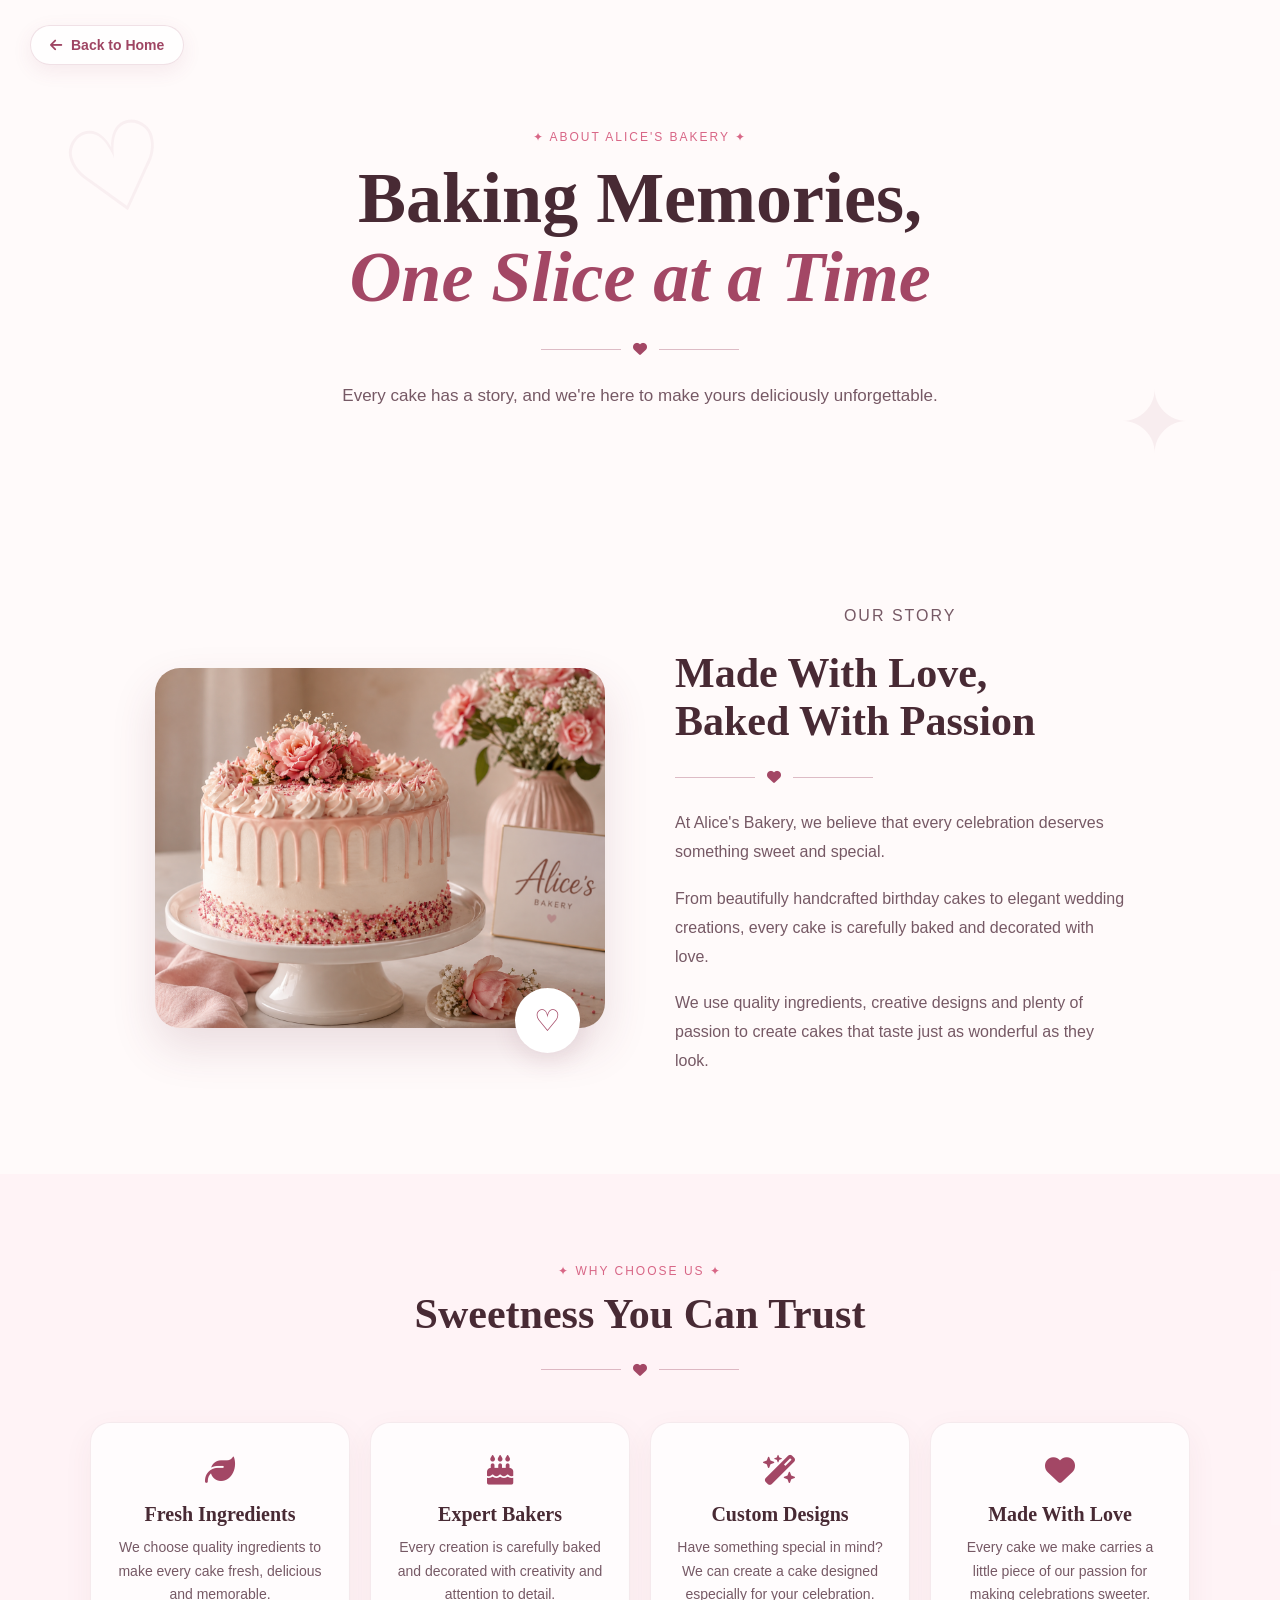
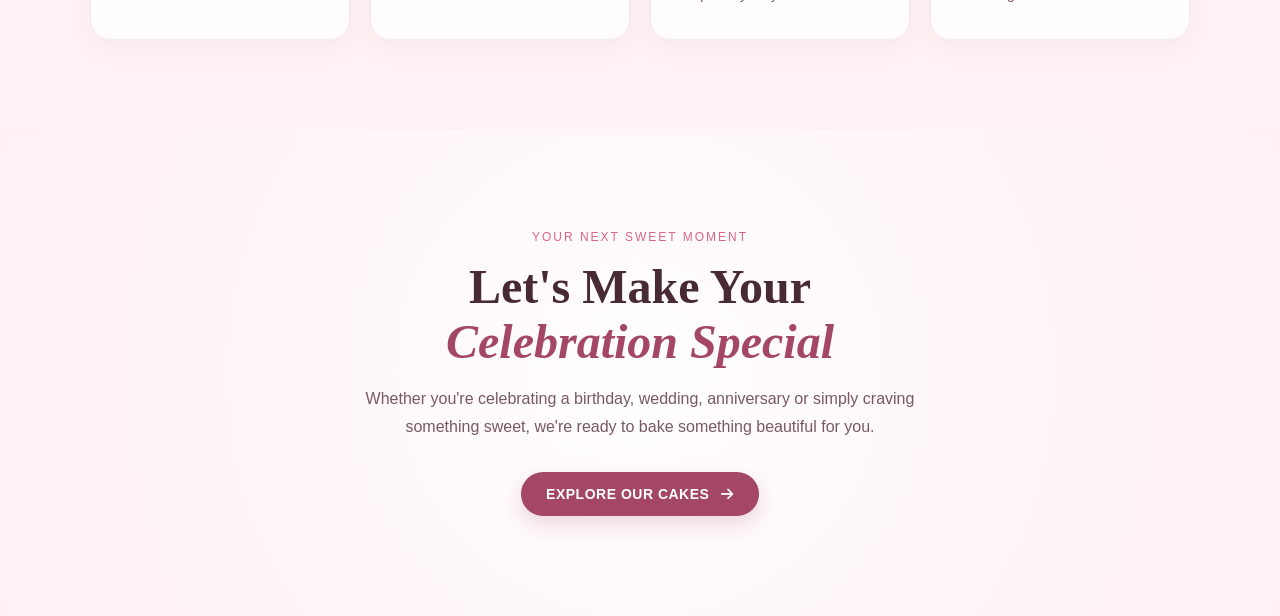
==== commit 21b7a7a2: "Update About.html" ====
--- a/About.html
+++ b/About.html
@@ -57,7 +57,7 @@
         <div class="about-story-image">
 
             <img
-                src="images/aboutuscake.png"
+                src="Aboutuscake.png"
                 alt="Alice's Bakery cake"
             >
 
@@ -235,4 +235,4 @@
 
 </body>
 
-</html>+</html>
